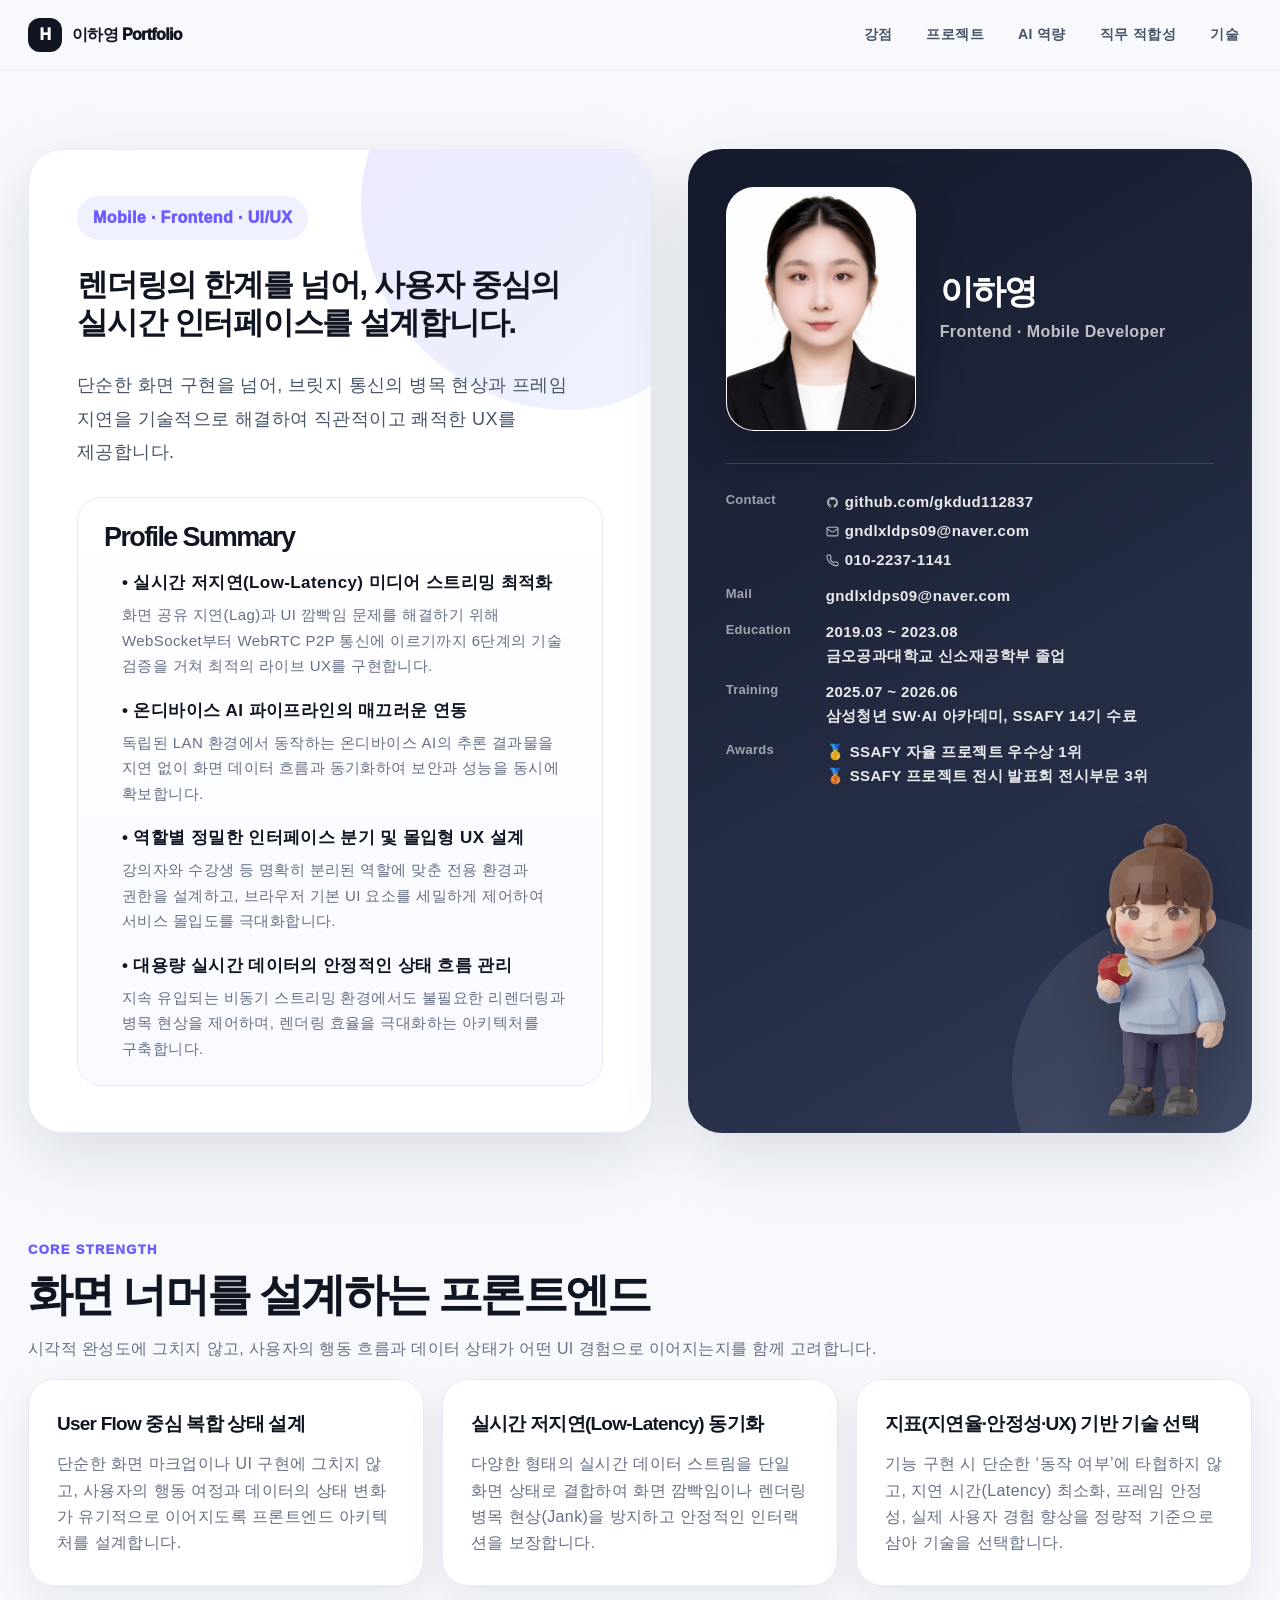
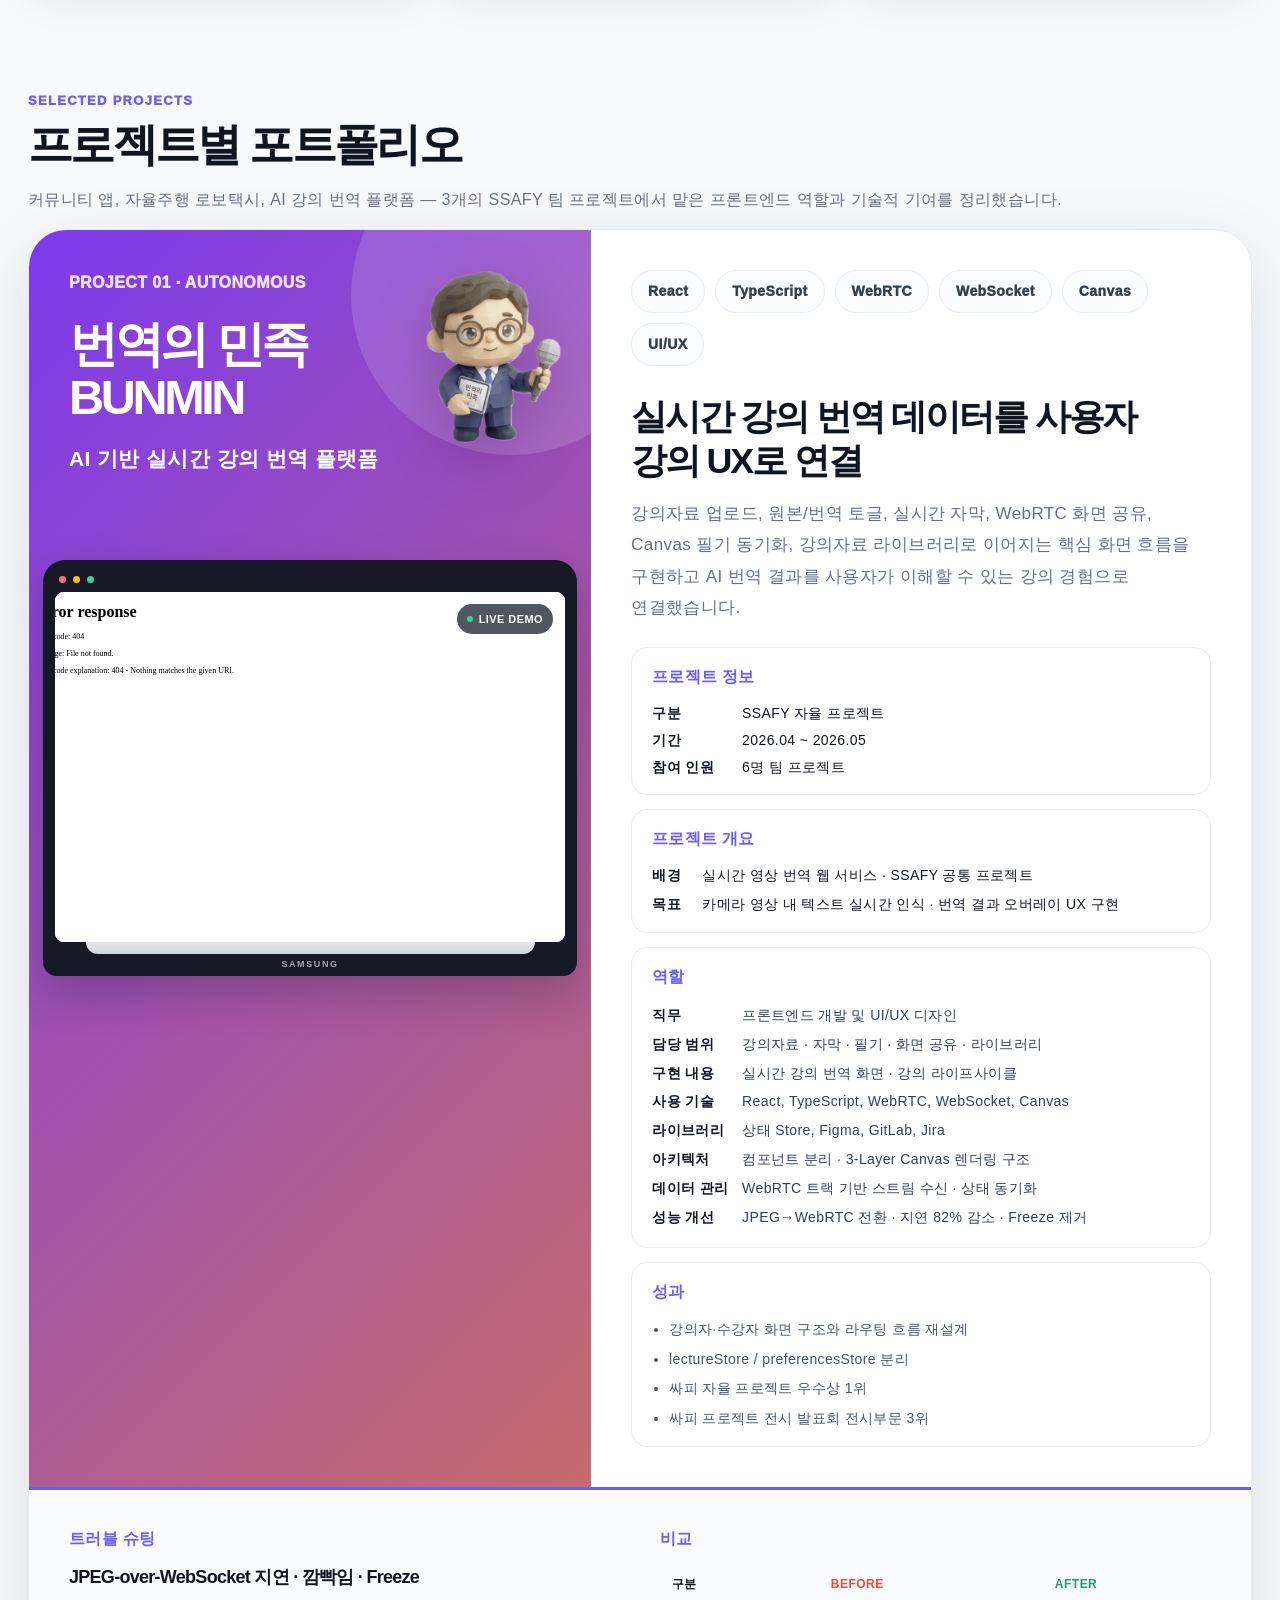
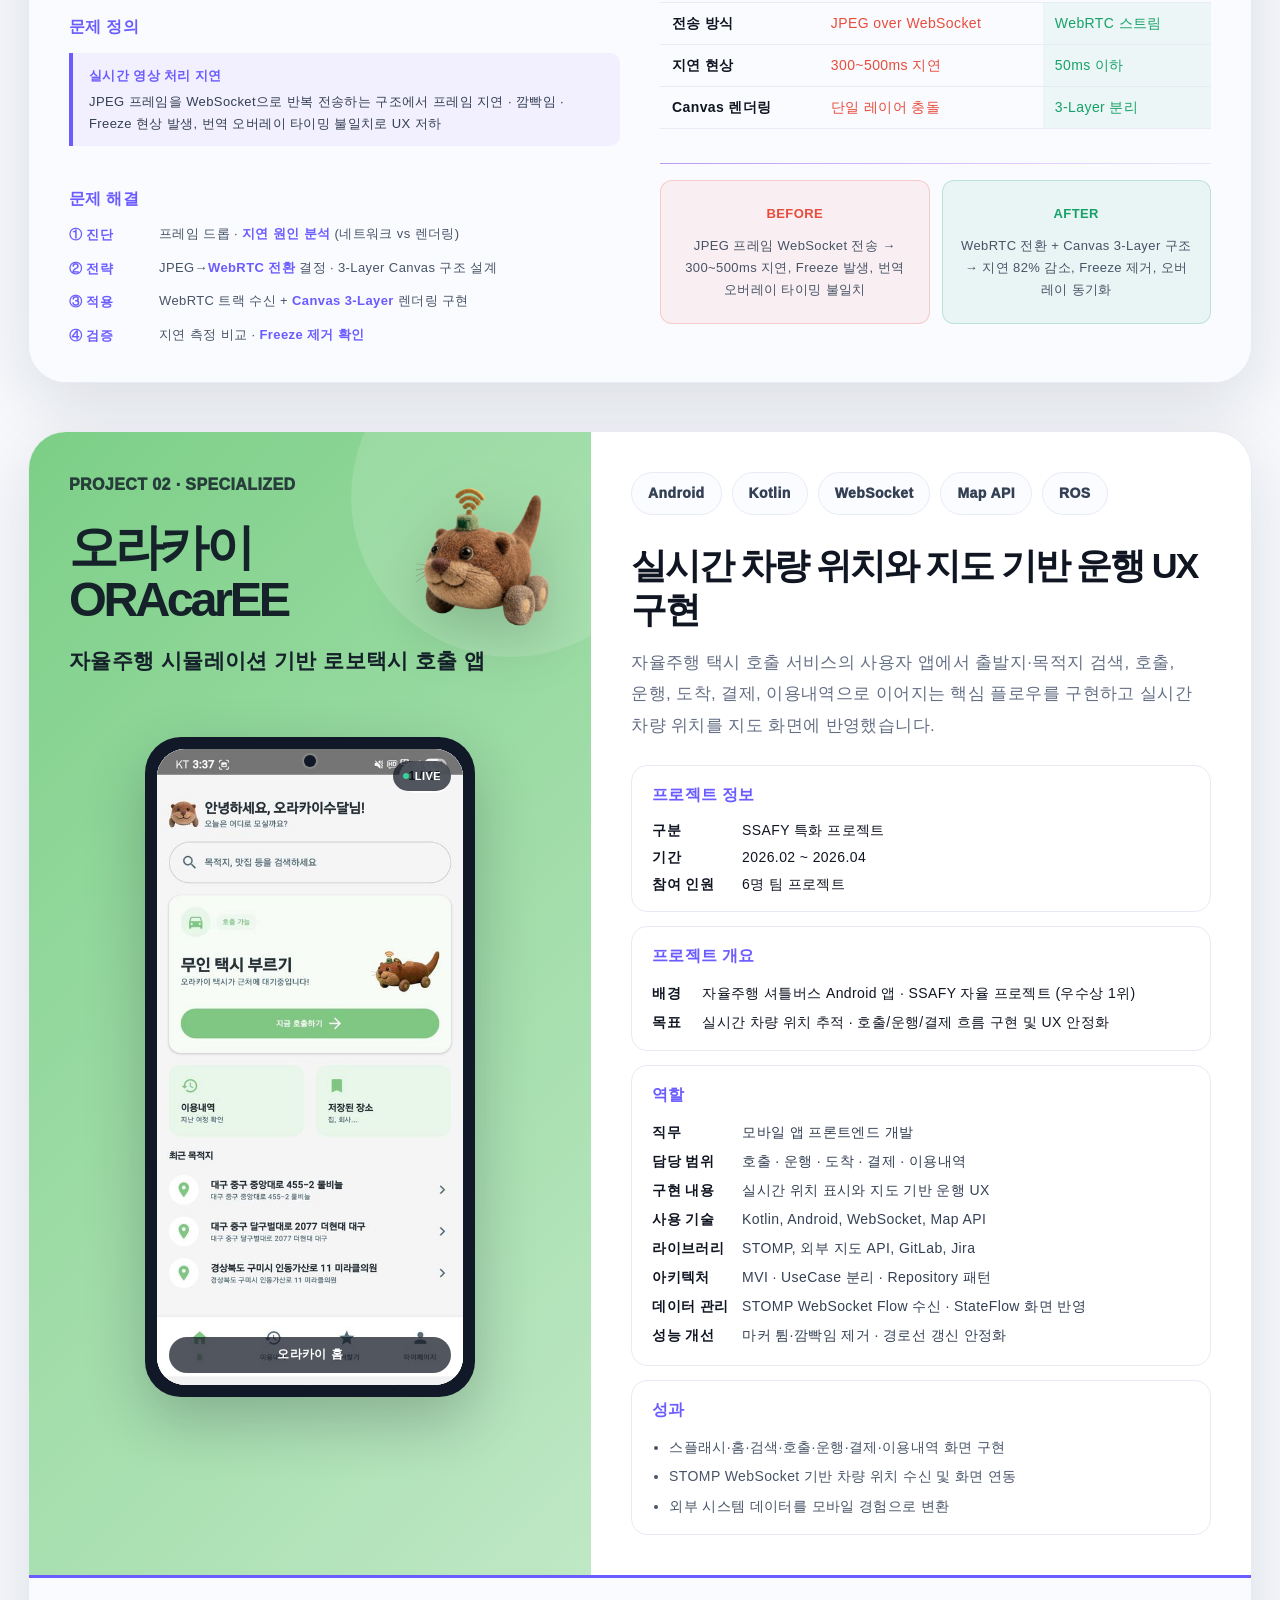
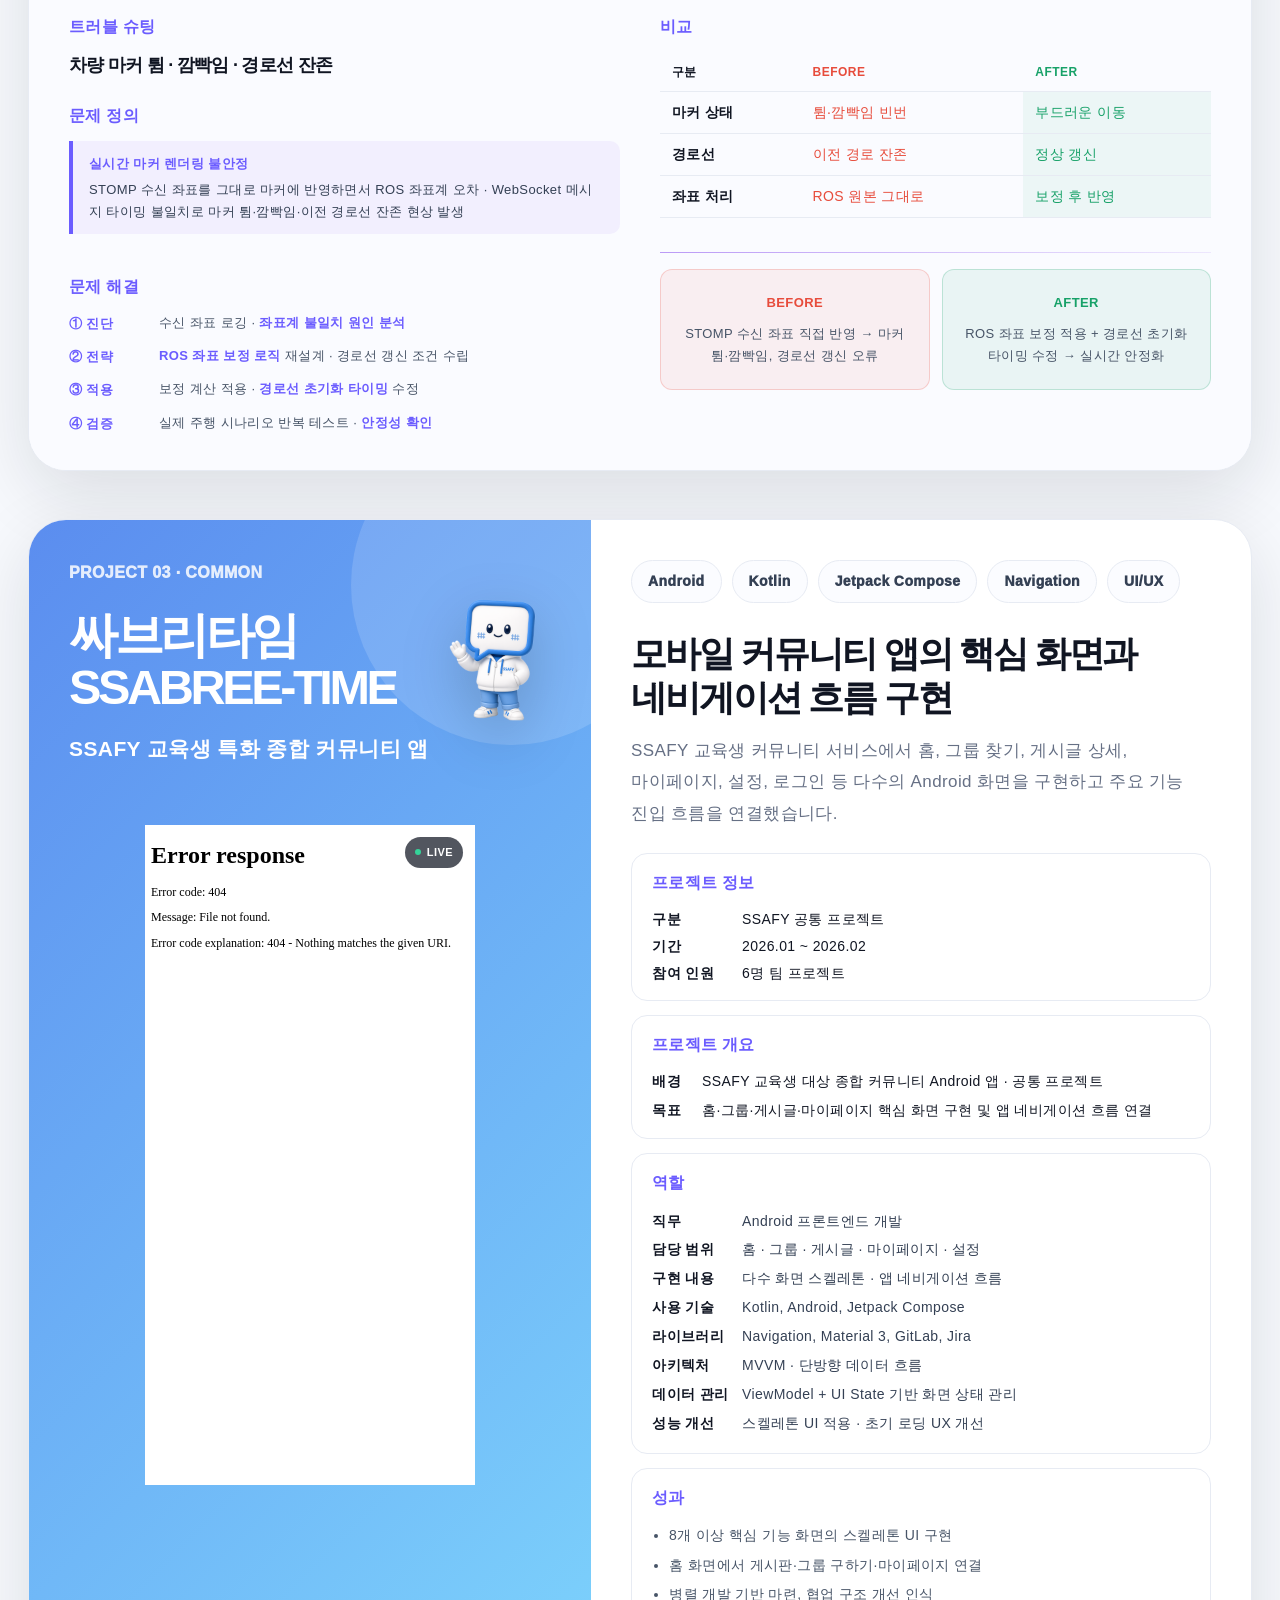
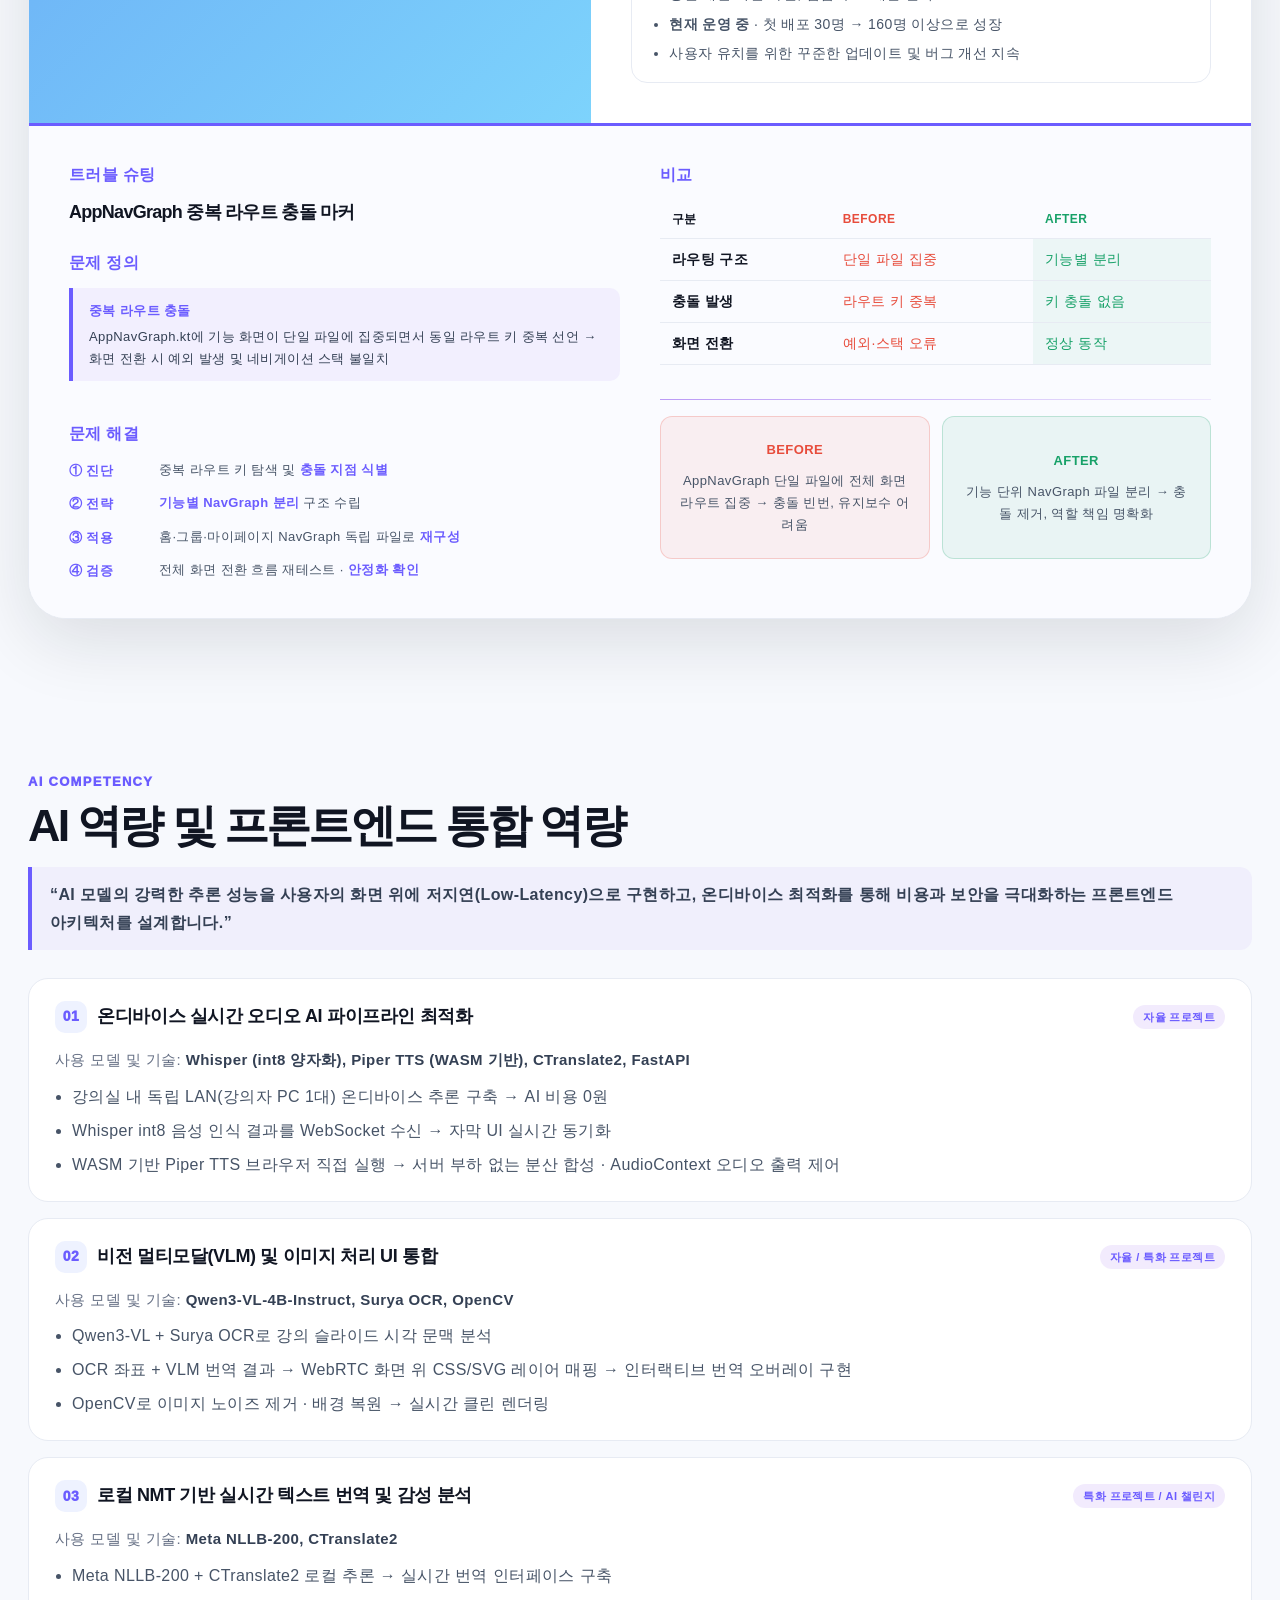
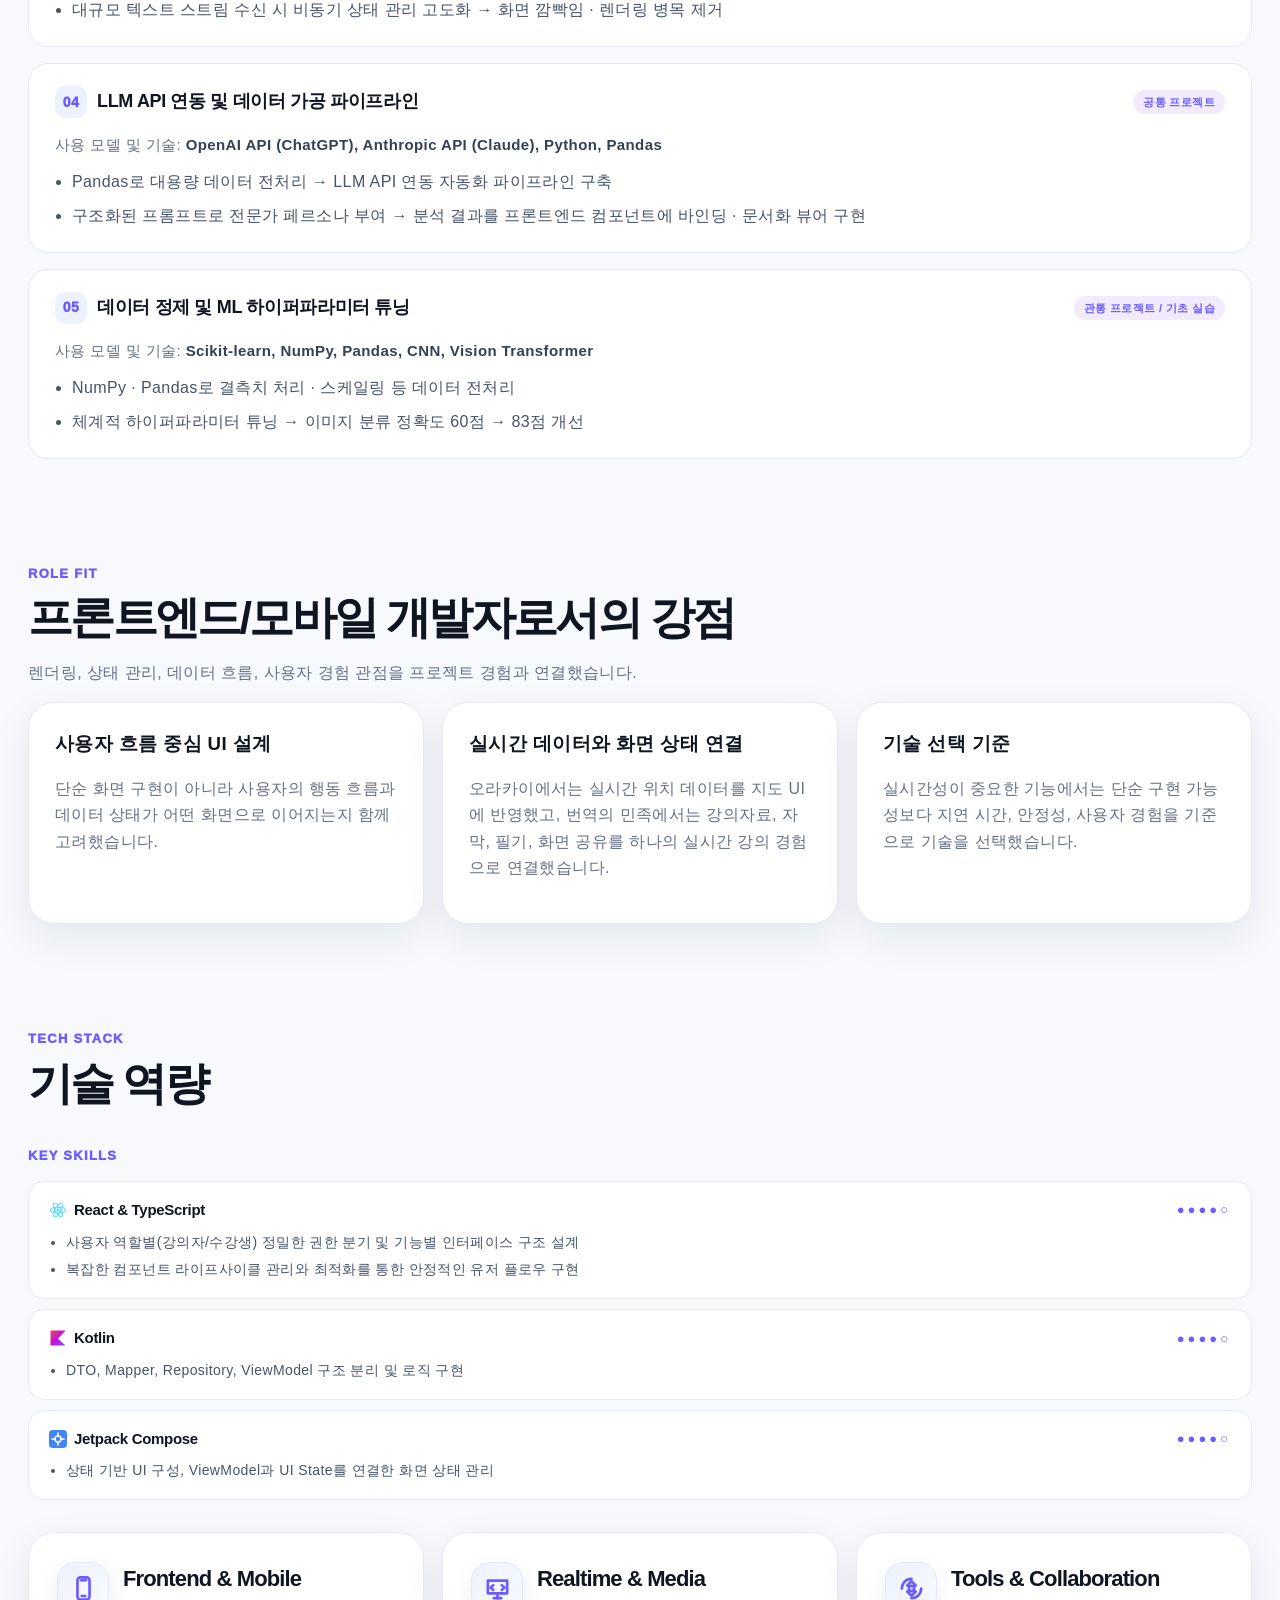
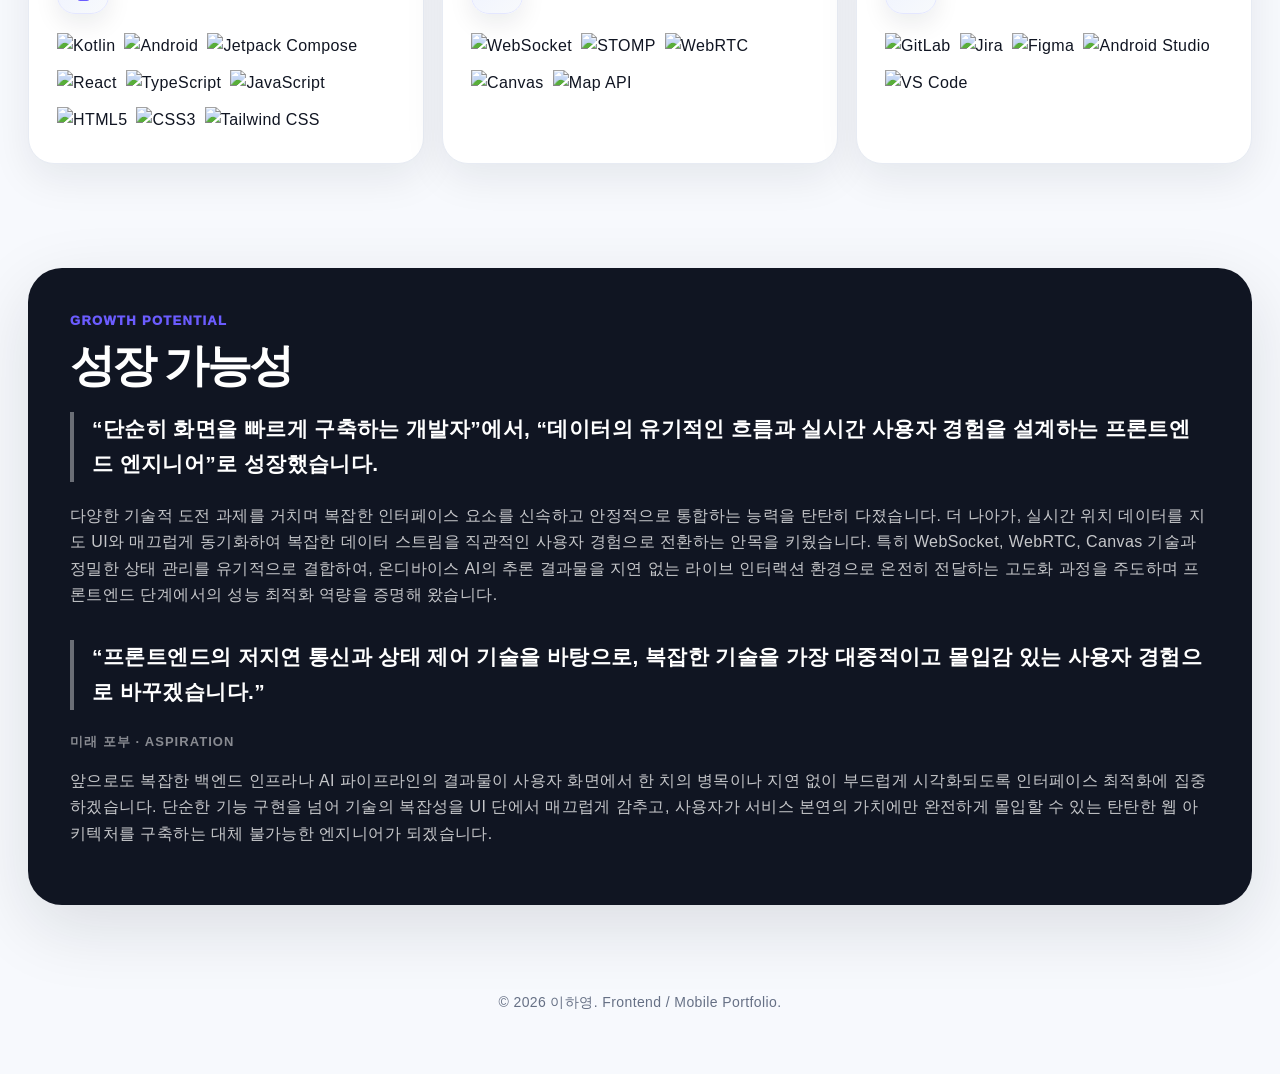
==== hy_gkdud.html @ 7b3e5ffa "Initial commit: portfolio site Co-Authored-By: Claude Sonnet 5 <noreply@anthropic.com>" ====
﻿<!DOCTYPE html>
<html lang="ko">
<head>
<meta charset="UTF-8" />
<meta name="viewport" content="width=device-width, initial-scale=1.0" />
<title>이하영 | Frontend / Mobile Portfolio</title>
<style>
:root {
  --ink:#101522; --muted:#667085; --line:#e7ebf3; --violet:#6b5cff;
  --shadow:0 22px 70px rgba(16,21,34,.12); --soft-shadow:0 14px 40px rgba(16,21,34,.08);
  --max:1320px;
}
* { box-sizing:border-box; }
html { scroll-behavior:smooth; }
body {
  margin:0; font-family:Pretendard,-apple-system,BlinkMacSystemFont,"Segoe UI","Noto Sans KR",sans-serif;
  background:#f7f9fd; color:var(--ink); line-height:1.65; letter-spacing:0.025em;
}
a { color:inherit; text-decoration:none; }
.container { width:min(var(--max), calc(100% - 56px)); margin:0 auto; }
header {
  position:sticky; top:0; z-index:50; background:rgba(247,249,253,.8); backdrop-filter:blur(18px);
  border-bottom:1px solid rgba(231,235,243,.9);
}
.nav { height:70px; display:flex; align-items:center; justify-content:space-between; }
.brand { display:flex; gap:10px; align-items:center; font-weight:950; letter-spacing:-.04em; }
.brand-mark { width:34px; height:34px; border-radius:12px; background:#101522; color:white; display:grid; place-items:center; }
.nav-links { display:flex; gap:8px; }
.nav-links a { padding:9px 13px; border-radius:999px; font-size:14px; color:#475467; font-weight:800; }
.nav-links a:hover { background:#eef2ff; color:var(--violet); }

section { padding:52px 0; }
.hero { padding:78px 0 54px; }
.hero-grid { display:grid; grid-template-columns:1.25fr .75fr; gap:36px; align-items:stretch; }
.hero-card {
  border:1px solid var(--line); background:#fff; border-radius:34px; padding:58px 56px; min-height:500px;
  box-shadow:var(--shadow); position:relative; overflow:hidden;
}
.hero-card:after {
  content:""; position:absolute; right:-70px; top:-100px; width:360px; height:360px;
  border-radius:42% 0 42% 58%; background:linear-gradient(135deg,rgba(107,92,255,.14),rgba(91,141,239,.1));
}
.eyebrow { display:inline-flex; padding:9px 16px; border-radius:999px; color:var(--violet); background:#f0f1ff; font-weight:950; }
h1 { position:relative; z-index:1; margin:30px 0 0; font-size:clamp(34px,4.2vw,58px); line-height:1.14; letter-spacing:-.07em; word-break:keep-all; }
.hero-lead { position:relative; z-index:1; max-width:850px; margin:28px 0 0; color:#475467; font-size:18px; line-height:1.85; word-break:keep-all; }
.hero-actions { position:relative; z-index:1; display:flex; gap:12px; flex-wrap:wrap; margin-top:34px; }
.btn { display:inline-flex; align-items:center; justify-content:center; height:50px; padding:0 24px; border-radius:999px; font-weight:950; border:1px solid var(--line); background:#fff; }
.btn.primary { background:#101522; color:#fff; border-color:#101522; }

.profile {
  border-radius:34px; padding:38px 34px; color:#fff; min-height:500px;
  background:linear-gradient(150deg,#141a2b,#303956); box-shadow:var(--shadow); position:relative; overflow:hidden;
}
.profile h2 { margin:0; font-size:27px; letter-spacing:-.05em; }
.award-grid { display:grid; grid-template-columns:1fr 1fr; gap:14px; margin-top:30px; }
.award { min-height:112px; padding:18px; border-radius:20px; background:rgba(255,255,255,.08); border:1px solid rgba(255,255,255,.14); }
.award strong { display:block; font-size:18px; line-height:1.35; letter-spacing:-.04em; }
.award span { display:block; margin-top:9px; color:rgba(255,255,255,.68); font-size:13px; font-weight:800; }
.profile-desc { margin-top:26px; padding-top:22px; border-top:1px solid rgba(255,255,255,.14); color:rgba(255,255,255,.78); font-size:15px; word-break:keep-all; }
.contact,.education { display:grid; gap:8px; margin-top:22px; padding-top:18px; border-top:1px solid rgba(255,255,255,.14); }
.contact a,.contact span,.education span { color:rgba(255,255,255,.85); font-size:14px; font-weight:800; word-break:break-all; }
.education strong { color:#fff; font-size:14px; }

.kicker { color:var(--violet); font-size:13px; font-weight:950; letter-spacing:.1em; text-transform:uppercase; margin-bottom:8px; }
h2 { margin:0; font-size:clamp(30px,3.5vw,46px); line-height:1.15; letter-spacing:-.06em; }
.section-desc { max-width:760px; color:var(--muted); word-break:keep-all; }
.board { display:grid; grid-template-columns:repeat(3,1fr); gap:18px; }
.board-card { background:#fff; border:1px solid var(--line); border-radius:26px; padding:28px; box-shadow:var(--soft-shadow); }
.board-card h3 { margin:0 0 12px; font-size:19px; letter-spacing:-.04em; }
.board-card p { margin:0; color:var(--muted); }

.project { margin-bottom:48px; border-radius:38px; overflow:hidden; background:#fff; border:1px solid var(--line); box-shadow:var(--shadow); }
.project-hero { display:grid; grid-template-columns:.92fr 1.08fr; }
.project-cover { position:relative; padding:40px; color:#fff; min-height:820px; overflow:hidden; }
.project-cover:before { content:""; position:absolute; width:320px; height:320px; right:-80px; top:-95px; border-radius:999px; background:rgba(255,255,255,.14); }
.ssabree .project-cover { background:linear-gradient(135deg,#5b8def,#7dd3fc); }
.oracaree .project-cover { background:linear-gradient(135deg,#7ccf87,#bfe8c5); color:#15222a; }
.bunmin .project-cover { background:linear-gradient(135deg,#7c3aed,#c66b6b); }
.project-index { position:relative; z-index:1; font-weight:950; opacity:.84; margin-bottom:22px; }
.project-cover h3 { position:relative; z-index:1; margin:0; font-size:clamp(38px,3.8vw,58px); line-height:1.08; letter-spacing:-.07em; max-width:360px; }
.project-cover p { position:relative; z-index:1; margin:18px 0 0; font-size:21px; font-weight:850; max-width:420px; }

.cover-character {
  position:absolute; z-index:4; right:20px; top:26px; width:180px; height:210px;
  display:flex; align-items:flex-end; justify-content:center; pointer-events:none; background:transparent; border:0;
}
.ssabree .cover-character { right:18px; top:26px; width:150px; height:185px; }
.oracaree .cover-character { right:16px; top:34px; width:180px; height:170px; }
.bunmin .cover-character { right:18px; top:28px; width:160px; height:185px; }
.ssabree .cover-character img { max-height:172px; max-width:100%; object-fit:contain; filter:drop-shadow(0 18px 28px rgba(0,0,0,.18)); }
.oracaree .cover-character img { max-width:176px; max-height:158px; object-fit:contain; filter:drop-shadow(0 18px 28px rgba(0,0,0,.18)); }
.bunmin .cover-character img { max-height:172px; max-width:100%; object-fit:contain; filter:drop-shadow(0 18px 28px rgba(0,0,0,.18)); }

.phone-wrap { position:absolute; left:40px; bottom:42px; z-index:2; }
.ssabree .project-cover, .oracaree .project-cover { min-height:1040px; }
.ssabree .phone-wrap, .oracaree .phone-wrap { left:50%; transform:translateX(-50%); top:305px; bottom:auto; }
.phone-frame { width:330px; min-width:330px; height:660px; padding:12px; border-radius:36px; background:#111827; box-shadow:0 24px 60px rgba(16,21,34,.24); position:relative; overflow:hidden; }
.phone-notch { width:12px; height:12px; top:18px; left:50%; transform:translateX(-50%); border-radius:999px; background:#111827; box-shadow:0 0 0 2px rgba(255,255,255,.12); position:absolute; z-index:20; }
.phone-screen { width:306px; height:636px; border-radius:28px; overflow:hidden; background:#fff; position:relative; }

.laptop-wrap { position:absolute; left:40px; right:40px; bottom:60px; z-index:2; }
.bunmin .laptop-wrap { left:14px; right:14px; top:330px; bottom:auto; }
.laptop-frame { position:relative; background:#151925; border-radius:22px 22px 14px 14px; padding:12px 12px 22px; box-shadow:0 18px 44px rgba(16,21,34,.24); }
.laptop-frame::after {
  content:"SAMSUNG";
  position:absolute;
  left:50%;
  bottom:4px;
  transform:translateX(-50%);
  color:rgba(255,255,255,.62);
  font-size:9px;
  font-weight:800;
  letter-spacing:.18em;
}
.laptop-bar { height:14px; display:flex; gap:7px; align-items:center; padding-left:4px; margin-bottom:6px; }
.dot { width:7px; height:7px; border-radius:999px; background:#f87171; }
.dot:nth-child(2) { background:#fbbf24; } .dot:nth-child(3) { background:#34d399; }
.laptop-screen { height:350px; border-radius:9px; overflow:hidden; background:#fff; position:relative; }
.bunmin .laptop-screen { height:350px; }
.laptop-base { height:12px; max-width:88%; margin:0 auto; border-radius:0 0 18px 18px; background:linear-gradient(180deg,#e5e7eb,#cbd5e1); }

.carousel { width:100%; height:100%; overflow:hidden; position:relative; background:#fff; }
.track { display:flex; height:100%; transition:transform .42s cubic-bezier(.2,.8,.2,1); }
.slide { flex:0 0 100%; height:100%; margin:0; position:relative; overflow:hidden; background:#fff; display:grid; place-items:center; }
.slide img { width:100%; height:100%; object-fit:cover; object-position:top center; display:block;  }
.slide figcaption { position:absolute; left:12px; bottom:12px; right:12px; padding:8px 11px; border-radius:999px; background:rgba(16,21,34,.72); color:#fff; font-size:12px; font-weight:850; text-align:center; }
.carousel-nav { position:absolute; top:50%; transform:translateY(-50%); z-index:7; width:38px; height:38px; border-radius:999px; border:0; background:rgba(16,21,34,.58); color:#fff; font-size:22px; cursor:pointer; opacity:0; }
.carousel:hover .carousel-nav { opacity:1; }
.prev { left:12px; } .next { right:12px; }
.counter { position:absolute; top:12px; right:12px; z-index:9; padding:6px 10px; border-radius:999px; background:rgba(255,255,255,.86); font-size:12px; font-weight:900; color:#111; }

.demo-embed { width:100%; height:100%; position:relative; overflow:hidden; background:#fff; }
.demo-embed__scaler { position:absolute; top:0; left:0; transform-origin:top left; opacity:0; transition:opacity .5s ease; }
.demo-embed__scaler.is-ready { opacity:1; }
.demo-embed__scaler iframe { display:block; border:0; background:#fff; }
.demo-embed__shield { position:absolute; inset:0; z-index:5; }
.demo-embed__live { position:absolute; top:12px; right:12px; z-index:9; display:flex; align-items:center; gap:6px; padding:6px 10px; border-radius:999px; background:rgba(16,21,34,.72); color:#fff; font-size:11px; font-weight:900; letter-spacing:.04em; }
.demo-embed__live i { width:6px; height:6px; border-radius:999px; background:#34d399; box-shadow:0 0 0 0 rgba(52,211,153,.6); animation:demoLivePulse 1.6s ease-out infinite; }
@keyframes demoLivePulse { 0%{ box-shadow:0 0 0 0 rgba(52,211,153,.55); } 70%{ box-shadow:0 0 0 7px rgba(52,211,153,0); } 100%{ box-shadow:0 0 0 0 rgba(52,211,153,0); } }

.demo-embed--photo { background:#111827; }
.demo-embed--photo .carousel { width:100%; height:100%; pointer-events:none; }

/* 데모 자체가 실제 기기 베젤을 이미 그려서 보여주는 경우(싸브리타임) — 우리 쪽 phone-frame을 겹치지 않고
   데모 화면 그대로(베젤 포함)를 노출한다. "폰 안에 폰"이 되는 것을 방지 */
.phone-wrap--bare { width:330px; }
.demo-embed--bare { width:100%; aspect-ratio:440/880; background:transparent; }
.photo-boot { position:absolute; inset:0; z-index:8; background:#111827; display:flex; align-items:center; justify-content:center; transition:opacity .5s ease; }
.photo-boot.is-off { opacity:0; pointer-events:none; }
.photo-boot-mark { color:#fff; font-weight:900; font-size:15px; letter-spacing:.08em; }
.photo-boot-mark i { color:#7c3aed; font-style:normal; }

.project-info { padding:40px; }
.tags { display:flex; flex-wrap:wrap; gap:10px; }
.tag { padding:9px 16px; border:1px solid var(--line); border-radius:999px; font-size:14px; font-weight:950; background:#fbfcff; color:#344054; }
.project-info h3 { margin:30px 0 14px; font-size:clamp(28px,2.8vw,42px); line-height:1.22; letter-spacing:-.06em; word-break:keep-all; }
.project-info>p { color:var(--muted); font-size:17px; line-height:1.85; margin:0; word-break:keep-all; }

.two-cols { display:grid; grid-template-columns:1fr 1fr; gap:16px; margin-top:20px; }
.info-box { background:#fbfcff; border:1px solid var(--line); border-radius:22px; padding:22px; }
.info-box h4 { margin:0 0 10px; font-size:17px; letter-spacing:-.03em; }
.info-box ul { margin:0; padding-left:18px; color:#475467; font-size:14px; }
.info-box li+li { margin-top:7px; }

.role-fit { display:grid; grid-template-columns:repeat(2,1fr); gap:18px; }
.role-card { background:#fff; border:1px solid var(--line); border-radius:26px; padding:26px; box-shadow:var(--soft-shadow); }
.role-card h3 { margin:0 0 10px; }
.role-card p,.role-card li { color:var(--muted); }


.closing { padding:42px; border-radius:34px; background:#101522; color:#fff; box-shadow:var(--shadow); }
.closing p { color:rgba(255,255,255,.76); }
.quote { border-left:4px solid rgba(255,255,255,.38); padding-left:18px; font-size:21px; font-weight:900; color:#fff !important; }
footer { padding:34px 0 60px; text-align:center; color:var(--muted); font-size:14px; }

.lightbox { position:fixed; inset:0; z-index:1000; display:none; align-items:center; justify-content:center; padding:30px; background:rgba(9,12,20,.82); backdrop-filter:blur(8px); }
.lightbox.open { display:flex; }
.lightbox-inner { max-width:96vw; max-height:92vh; border-radius:24px; overflow:hidden; background:#fff; box-shadow:0 30px 90px rgba(0,0,0,.42); }
.lightbox-bar { display:flex; justify-content:space-between; align-items:center; gap:18px; padding:13px 16px; border-bottom:1px solid var(--line); font-weight:950; }
.lightbox-close { width:38px; height:38px; border-radius:999px; border:1px solid var(--line); background:#fff; cursor:pointer; font-size:22px; }
.lightbox img { display:block; max-width:96vw; max-height:calc(92vh - 64px); object-fit:contain; background:#f8fafc; }

@media (max-width:1080px) {
  .hero-grid,.project-hero { grid-template-columns:1fr; }
  .board,.spec-grid { grid-template-columns:repeat(2,1fr); }
}
@media (max-width:720px) {
  .container { width:min(100% - 28px, var(--max)); }
  .hero-card,.profile,.project-cover,.project-info,.closing { padding:26px; }
  h1 { font-size:clamp(31px,9vw,42px); }
  .award-grid,.board,.spec-grid,.two-cols,.role-fit { grid-template-columns:1fr; }
  .project-cover { min-height:980px; }
  .ssabree .project-cover, .oracaree .project-cover { min-height:1210px; }
  .cover-character {
    position:absolute; margin-top:0; display:flex; align-items:flex-end; justify-content:center;
    right:12px; top:16px; width:132px; height:156px;
  }
  .ssabree .cover-character { right:10px; top:16px; width:118px; height:146px; }
  .oracaree .cover-character { right:8px; top:20px; width:136px; height:126px; }
  .bunmin .cover-character { right:10px; top:16px; width:124px; height:150px; }
  .ssabree .cover-character img { max-height:138px; }
  .oracaree .cover-character img { max-width:132px; max-height:118px; }
  .bunmin .cover-character img { max-height:140px; }
  .phone-wrap { left:50%; transform:translateX(-50%); bottom:34px; }
  .ssabree .phone-wrap, .oracaree .phone-wrap { top:375px; bottom:auto; }
  .laptop-wrap { left:22px; right:22px; bottom:50px; }
  .bunmin .laptop-wrap { left:14px; right:14px; top:305px; bottom:auto; }
  .laptop-screen { height:230px; }
  .bunmin .laptop-screen { height:290px; }
  .nav-links { display:none; }
}

/* === Skill badge section update === */
.skill-card {
  position: relative;
  overflow: hidden;
}
.skill-card h3 {
  margin: 0 0 18px;
  font-size: 22px;
  letter-spacing: -.04em;
}
.skill-head {
  display: flex;
  align-items: center;
  gap: 14px;
  margin-bottom: 18px;
}
.skill-icon {
  width: 52px;
  height: 52px;
  border-radius: 18px;
  display: grid;
  place-items: center;
  background: linear-gradient(135deg, #eef2ff, #f8fafc);
  border: 1px solid #e4e7ff;
  box-shadow: 0 10px 24px rgba(16,21,34,.08);
  flex: 0 0 52px;
}
.skill-icon svg {
  width: 29px;
  height: 29px;
  stroke: #6b5cff;
  stroke-width: 2.2;
  fill: none;
  stroke-linecap: round;
  stroke-linejoin: round;
}
.badge-grid {
  display: flex;
  flex-wrap: wrap;
  gap: 9px;
  align-items: center;
}
.badge-grid img {
  height: 28px;
  display: block;
}


/* === Project spec readability update === */
.spec-grid {
  display: grid;
  grid-template-columns: 1fr;
  gap: 10px;
  margin-top: 28px;
  padding: 22px;
  border: 1px solid #e7ebf3;
  border-radius: 26px;
  background: linear-gradient(180deg, #ffffff, #f8faff);
  box-shadow: 0 14px 36px rgba(16,21,34,.06);
}

.spec {
  display: grid;
  grid-template-columns: 128px 1fr;
  align-items: start;
  gap: 18px;
  padding: 13px 0;
  border: 0;
  border-radius: 0;
  background: transparent;
}

.spec + .spec {
  border-top: 1px solid #edf1f7;
}

.spec b {
  display: inline-flex;
  align-items: center;
  gap: 8px;
  color: #6b5cff;
  font-size: 13px;
  font-weight: 950;
  line-height: 1.4;
  margin: 0;
  white-space: nowrap;
}

.spec b::before {
  content: "";
  width: 7px;
  height: 7px;
  border-radius: 999px;
  background: #6b5cff;
  box-shadow: 0 0 0 4px rgba(107,92,255,.12);
  flex: 0 0 7px;
}

.spec span {
  color: #1f2937;
  font-size: 15px;
  font-weight: 700;
  line-height: 1.65;
  word-break: keep-all;
}

.spec:nth-child(1),
.spec:nth-child(2),
.spec:nth-child(3) {
  padding: 14px 16px;
  border-radius: 18px;
  background: #f4f6ff;
  border-top: 0;
}

.spec:nth-child(1) + .spec,
.spec:nth-child(2) + .spec,
.spec:nth-child(3) + .spec {
  border-top: 0;
}

@media (min-width: 960px) {
  .spec-grid {
    grid-template-columns: repeat(3, 1fr);
    gap: 0 22px;
  }

  .spec {
    grid-template-columns: 1fr;
    gap: 8px;
    padding: 15px 0;
  }

  .spec:nth-child(1),
  .spec:nth-child(2),
  .spec:nth-child(3) {
    padding: 18px;
  }

  .spec:nth-child(n+4) {
    grid-column: span 1;
  }
}

@media (max-width: 720px) {
  .spec-grid {
    padding: 18px;
  }

  .spec {
    grid-template-columns: 92px 1fr;
    gap: 12px;
    padding: 12px 0;
  }

  .spec span {
    font-size: 14px;
  }
}


/* === Role fit layout after removing interview keyword card === */
@media (min-width: 960px) {
  .role-fit {
    grid-template-columns: repeat(3, 1fr);
  }
}


/* === Hero summary/profile redesign === */
.hero-grid {
  grid-template-columns: 1.05fr .95fr;
  gap: 36px;
  align-items: stretch;
}

.hero-card.summary-panel {
  padding: 46px 48px;
  min-height: 640px;
}

.summary-panel h1 {
  margin-top: 26px;
  font-size: clamp(22px, 2.4vw, 34px);
  line-height: 1.22;
  letter-spacing: -.04em;
}

.summary-panel .award-grid {
  grid-template-columns: repeat(2, minmax(0, 1fr));
  margin-top: 34px;
}

.summary-panel .award {
  min-height: 120px;
  padding: 20px;
  background: #f7f8ff;
  border: 1px solid #e5e8ff;
  color: #101522;
}

.summary-panel .award strong {
  color: #101522;
}

.summary-panel .award span {
  color: #667085;
}

.summary-text-block {
  margin-top: 28px;
  padding: 24px 26px;
  border-radius: 24px;
  background: linear-gradient(180deg, #ffffff, #f8faff);
  border: 1px solid #e7ebf3;
}

.summary-text-block h2 {
  font-size: 27px;
  margin: 0 0 16px;
}

.summary-text-block p {
  margin: 0;
  color: #475467;
  font-size: 16px;
  line-height: 1.85;
  word-break: keep-all;
}

.profile {
  padding: 0;
  min-height: 640px;
}

.profile-card {
  height: 100%;
  padding: 38px;
  position: relative;
  overflow: hidden;
}

.profile-card::after {
  content: "";
  position: absolute;
  right: -90px;
  bottom: -110px;
  width: 330px;
  height: 330px;
  border-radius: 999px;
  background: rgba(255,255,255,.08);
}

.profile-photo-wrap {
  position: relative;
  z-index: 2;
  display: grid;
  grid-template-columns: 190px 1fr;
  gap: 24px;
  align-items: center;
}

.profile-photo {
  width: 190px;
  height: 244px;
  border-radius: 28px;
  object-fit: cover;
  object-position: center top;
  background: #fff;
  border: 1px solid rgba(255,255,255,.18);
  box-shadow: 0 20px 46px rgba(0,0,0,.24);
}

.profile-name h2 {
  margin: 0;
  font-size: 34px;
  letter-spacing: -.05em;
}

.profile-name p {
  margin: 8px 0 0;
  color: rgba(255,255,255,.72);
  font-weight: 800;
}

.profile-info-list {
  position: relative;
  z-index: 2;
  display: grid;
  gap: 12px;
  margin-top: 32px;
  padding-top: 26px;
  border-top: 1px solid rgba(255,255,255,.14);
}

.profile-info-item {
  display: grid;
  grid-template-columns: 86px 1fr;
  gap: 14px;
  align-items: start;
  color: rgba(255,255,255,.88);
  font-size: 15px;
  line-height: 1.6;
}

.profile-info-item b {
  color: rgba(255,255,255,.58);
  font-size: 13px;
  letter-spacing: .02em;
}

.profile-info-item a,
.profile-info-item span {
  color: rgba(255,255,255,.9);
  font-weight: 850;
  word-break: break-word;
}

.profile-mini-character {
  position: absolute;
  right: 26px;
  bottom: 18px;
  z-index: 2;
  width: 130px;
  opacity: .94;
  filter: drop-shadow(0 18px 28px rgba(0,0,0,.24));
  transform: scaleX(-1);
}

@media (max-width:1080px) {
  .hero-grid {
    grid-template-columns: 1fr;
  }
}

@media (max-width:720px) {
  .hero-card.summary-panel,
  .profile-card {
    padding: 28px;
    min-height: auto;
  }

  .summary-panel .award-grid {
    grid-template-columns: 1fr;
  }

  .profile-photo-wrap {
    grid-template-columns: 1fr;
  }

  .profile-photo {
    width: 170px;
    height: 218px;
  }

  .profile-mini-character {
    width: 96px;
  }

  .profile-info-item {
    grid-template-columns: 74px 1fr;
  }
}

/* Project detail redesign */
.proj-detail { display:flex; flex-direction:column; gap:14px; margin-top:24px; }
.proj-section { border:1px solid var(--line); border-radius:16px; padding:16px 20px; background:#fff; }
.proj-label { font-size:16px; font-weight:900; letter-spacing:.02em; color:var(--violet); margin-bottom:12px; }
.proj-meta-list { display:flex; flex-direction:column; gap:6px; }
.proj-meta-item { display:flex; gap:10px; font-size:14px; line-height:1.5; }
.proj-meta-item .mk { color:#101522; min-width:80px; font-weight:800; flex-shrink:0; }
.proj-role-list { font-size:14px; line-height:1.85; display:flex; flex-direction:column; gap:3px; color:#344054; }
.proj-role-list > div { display:flex; gap:10px; align-items:baseline; }
.proj-role-list .rk { font-weight:800; color:#101522; min-width:80px; flex-shrink:0; }
.proj-section ul { margin:0; padding-left:17px; font-size:14px; line-height:1.75; color:#475467; }
.proj-section li+li { margin-top:5px; }
.proj-trouble { background:rgba(124,58,237,.06); border-color:rgba(124,58,237,.28); border-left:4px solid var(--violet); }
.proj-trouble .proj-label { color:var(--violet); }
.proj-trouble ul { color:#344054; }
.contact-list { display:flex; flex-direction:column; gap:5px; }
.contact-item { display:flex; align-items:center; gap:6px; }
.contact-item svg { flex-shrink:0; opacity:.75; }
.key-skills { display:flex; flex-direction:column; gap:10px; margin-bottom:32px; }
.key-skill-item { border:1px solid var(--line); border-radius:16px; padding:16px 20px; background:#fff; }
.key-skill-header { display:flex; justify-content:space-between; align-items:center; margin-bottom:8px; }
.key-skill-name { display:flex; align-items:center; gap:7px; font-weight:800; font-size:15px; letter-spacing:-.02em; color:#101522; }
.key-skill-dots { color:var(--violet); letter-spacing:3px; font-size:13px; }
.key-skill-item ul { margin:0; padding-left:17px; font-size:14px; line-height:1.7; color:#475467; }
.key-skill-item li+li { margin-top:4px; }
.ai-list { display:flex; flex-direction:column; gap:16px; margin-top:28px; }
.ai-item { border:1px solid var(--line); border-radius:20px; padding:22px 26px; background:#fff; }
.ai-item-top { display:flex; align-items:center; gap:10px; margin-bottom:10px; flex-wrap:wrap; }
.ai-num { width:32px; height:32px; border-radius:10px; background:#eef2ff; color:var(--violet); font-weight:950; font-size:14px; display:grid; place-items:center; flex-shrink:0; }
.ai-item h3 { margin:0; font-size:18px; letter-spacing:-.02em; flex:1; }
.ai-proj-tag { font-size:11px; font-weight:900; background:rgba(124,58,237,.1); color:var(--violet); border-radius:999px; padding:3px 10px; white-space:nowrap; }
.ai-tech { font-size:15px; color:var(--muted); margin-bottom:10px; }
.ai-tech strong { color:#344054; }
.ai-item ul { margin:0; padding-left:17px; font-size:16px; line-height:1.75; color:#475467; }
.ai-item li+li { margin-top:6px; }
.ai-intro-quote { border-left:4px solid var(--violet); padding:14px 18px; background:rgba(124,58,237,.05); border-radius:0 12px 12px 0; font-size:16px; font-weight:700; color:#344054; line-height:1.7; margin-bottom:0; word-break:keep-all; }
/* Trouble Card */
.trouble-card { border-top:3px solid var(--violet); padding:36px 40px; background:#fafbff; }
.trouble-card-inner { display:grid; grid-template-columns:1fr 1fr; gap:40px; }
.ts-left { display:flex; flex-direction:column; }
.ts-right { display:flex; flex-direction:column; }
.ts-badge { font-size:16px; font-weight:900; letter-spacing:.02em; color:var(--violet); margin-bottom:10px; }
.ts-title { font-size:18px; font-weight:900; letter-spacing:-.04em; margin:0 0 22px; color:#101522; }
.ts-section-label { font-size:16px; font-weight:900; letter-spacing:.02em; color:var(--violet); margin-bottom:12px; }
.ts-problem-box { border-left:4px solid var(--violet); background:rgba(124,58,237,.06); border-radius:0 10px 10px 0; padding:12px 16px; margin-bottom:20px; }
.ts-issue-tag { font-weight:800; font-size:13px; color:var(--violet); margin-bottom:5px; }
.ts-problem-desc { font-size:13px; color:#344054; line-height:1.65; margin:0; }
.ts-steps { display:flex; flex-direction:column; gap:12px; }
.ts-step { display:grid; grid-template-columns:82px 1fr; gap:8px; font-size:13px; }
.ts-step-label { font-weight:800; color:var(--violet); }
.ts-step-desc { color:#475467; line-height:1.6; }
.ts-step-desc .hi { color:var(--violet); font-weight:700; }
.ts-compare-label { font-size:16px; font-weight:900; letter-spacing:.02em; color:var(--violet); margin-bottom:14px; }
.ts-table { width:100%; border-collapse:collapse; font-size:14px; margin-bottom:20px; }
.ts-table th { text-align:left; padding:8px 12px; border-bottom:1px solid var(--line); font-weight:800; font-size:12px; letter-spacing:.04em; text-transform:uppercase; }
.ts-table th:nth-child(2) { color:#E74C3C; }
.ts-table th:nth-child(3) { color:#17A168; }
.ts-table td { padding:10px 12px; border-bottom:1px solid var(--line); line-height:1.5; }
.ts-table td:first-child { font-weight:800; font-size:14px; }
.ts-table td:nth-child(2) { color:#E74C3C; }
.ts-table td:nth-child(3) { color:#17A168; background:rgba(23,161,104,.06); }
.ts-divider { height:1px; background:linear-gradient(to right,rgba(124,58,237,.5),rgba(124,58,237,.1)); border:none; margin:14px 0 16px; }
.ts-ba { display:grid; grid-template-columns:1fr 1fr; gap:12px; }
.ts-ba-box { border-radius:12px; padding:22px 18px; text-align:center; min-height:110px; display:flex; flex-direction:column; justify-content:center; }
.ts-ba-box.before { background:rgba(231,76,60,.07); border:1px solid rgba(231,76,60,.22); }
.ts-ba-box.after { background:rgba(23,161,104,.07); border:1px solid rgba(23,161,104,.22); }
.ts-ba-title { font-size:13px; font-weight:900; margin-bottom:10px; }
.ts-ba-box.before .ts-ba-title { color:#E74C3C; }
.ts-ba-box.after .ts-ba-title { color:#17A168; }
.ts-ba-content { font-size:13px; line-height:1.7; color:#475467; }
/* Overview section */
.proj-overview-list { display:flex; flex-direction:column; gap:6px; font-size:14px; }
.proj-overview-item { display:flex; gap:10px; }
.proj-overview-item .ok { font-weight:800; color:#101522; min-width:40px; flex-shrink:0; }
@media (max-width:720px) { .trouble-card-inner { grid-template-columns:1fr; } .trouble-card { padding:22px; } }
.awards-list {
  display: flex;
  flex-direction: column;
  gap: 6px;
}
.award-badge {
  display: inline-block;
  background: rgba(255,215,0,.10);
  border: 1px solid rgba(255,215,0,.28);
  border-radius: 6px;
  padding: 4px 10px;
  font-size: 13px;
  color: rgba(255,255,255,.95);
  line-height: 1.5;
  letter-spacing: .01em;
}
</style>
</head>
<body>
<header>
  <div class="container nav">
    <a class="brand" href="#top"><span class="brand-mark">H</span><span>이하영 Portfolio</span></a>
    <nav class="nav-links">
      <a href="#strength">강점</a><a href="#projects">프로젝트</a><a href="#ai">AI 역량</a><a href="#role-fit">직무 적합성</a><a href="#skills">기술</a>
    </nav>
  </div>
</header>
<main id="top">
<section class="hero">
  <div class="container hero-grid">
    <div class="hero-card summary-panel">
      <div class="eyebrow">Mobile · Frontend · UI/UX</div>
      <h1>렌더링의 한계를 넘어, 사용자 중심의 실시간 인터페이스를 설계합니다.</h1>
      <p class="hero-lead">단순한 화면 구현을 넘어, 브릿지 통신의 병목 현상과 프레임 지연을 기술적으로 해결하여 직관적이고 쾌적한 UX를 제공합니다.</p>

      <div class="summary-text-block">
        <h2>Profile Summary</h2>
        <ul style="list-style: none; padding: 0; margin: 0; display: grid; gap: 18px;">
          <li style="position: relative; padding-left: 18px;">
            <strong style="display: block; color: var(--ink); font-size: 17px; margin-bottom: 5px;">• 실시간 저지연(Low-Latency) 미디어 스트리밍 최적화</strong>
            <span style="display: block; color: var(--muted); font-size: 15px; line-height: 1.7; word-break: keep-all;">화면 공유 지연(Lag)과 UI 깜빡임 문제를 해결하기 위해 WebSocket부터 WebRTC P2P 통신에 이르기까지 6단계의 기술 검증을 거쳐 최적의 라이브 UX를 구현합니다.</span>
          </li>
          <li style="position: relative; padding-left: 18px;">
            <strong style="display: block; color: var(--ink); font-size: 17px; margin-bottom: 5px;">• 온디바이스 AI 파이프라인의 매끄러운 연동</strong>
            <span style="display: block; color: var(--muted); font-size: 15px; line-height: 1.7; word-break: keep-all;">독립된 LAN 환경에서 동작하는 온디바이스 AI의 추론 결과물을 지연 없이 화면 데이터 흐름과 동기화하여 보안과 성능을 동시에 확보합니다.</span>
          </li>
          <li style="position: relative; padding-left: 18px;">
            <strong style="display: block; color: var(--ink); font-size: 17px; margin-bottom: 5px;">• 역할별 정밀한 인터페이스 분기 및 몰입형 UX 설계</strong>
            <span style="display: block; color: var(--muted); font-size: 15px; line-height: 1.7; word-break: keep-all;">강의자와 수강생 등 명확히 분리된 역할에 맞춘 전용 환경과 권한을 설계하고, 브라우저 기본 UI 요소를 세밀하게 제어하여 서비스 몰입도를 극대화합니다.</span>
          </li>
          <li style="position: relative; padding-left: 18px;">
            <strong style="display: block; color: var(--ink); font-size: 17px; margin-bottom: 5px;">• 대용량 실시간 데이터의 안정적인 상태 흐름 관리</strong>
            <span style="display: block; color: var(--muted); font-size: 15px; line-height: 1.7; word-break: keep-all;">지속 유입되는 비동기 스트리밍 환경에서도 불필요한 리렌더링과 병목 현상을 제어하며, 렌더링 효율을 극대화하는 아키텍처를 구축합니다.</span>
          </li>
        </ul>
      </div>

    </div>

    <aside class="profile">
      <div class="profile-card">
        <div class="profile-photo-wrap">
          <img class="profile-photo" src="[data-uri]" alt="프로필 사진">
          <div class="profile-name">
            <h2>이하영</h2>
            <p>Frontend · Mobile Developer</p>
          </div>
        </div>

        <div class="profile-info-list">
          <div class="profile-info-item"><b>Contact</b><span class="contact-list"><span class="contact-item"><svg width="13" height="13" viewBox="0 0 24 24" fill="currentColor"><path d="M12 2C6.477 2 2 6.484 2 12.017c0 4.425 2.865 8.18 6.839 9.504.5.092.682-.217.682-.483 0-.237-.008-.868-.013-1.703-2.782.605-3.369-1.343-3.369-1.343-.454-1.158-1.11-1.466-1.11-1.466-.908-.62.069-.608.069-.608 1.003.07 1.531 1.032 1.531 1.032.892 1.53 2.341 1.088 2.91.832.092-.647.35-1.088.636-1.338-2.22-.253-4.555-1.113-4.555-4.951 0-1.093.39-1.988 1.029-2.688-.103-.253-.446-1.272.098-2.65 0 0 .84-.27 2.75 1.026A9.564 9.564 0 0 1 12 6.844a9.59 9.59 0 0 1 2.504.337c1.909-1.296 2.747-1.027 2.747-1.027.546 1.379.202 2.398.1 2.651.64.7 1.028 1.595 1.028 2.688 0 3.848-2.339 4.695-4.566 4.943.359.309.678.92.678 1.855 0 1.338-.012 2.419-.012 2.747 0 .268.18.58.688.482A10.02 10.02 0 0 0 22 12.017C22 6.484 17.522 2 12 2z"/></svg><a href="https://github.com/gkdud112837" target="_blank" rel="noreferrer">github.com/gkdud112837</a></span><span class="contact-item"><svg width="13" height="13" viewBox="0 0 24 24" fill="none" stroke="currentColor" stroke-width="2" stroke-linecap="round" stroke-linejoin="round"><rect x="2" y="4" width="20" height="16" rx="2"/><path d="m22 7-8.97 5.7a1.94 1.94 0 0 1-2.06 0L2 7"/></svg><a href="mailto:gndlxldps09@naver.com">gndlxldps09@naver.com</a></span><span class="contact-item"><svg width="13" height="13" viewBox="0 0 24 24" fill="none" stroke="currentColor" stroke-width="2" stroke-linecap="round" stroke-linejoin="round"><path d="M22 16.92v3a2 2 0 0 1-2.18 2 19.79 19.79 0 0 1-8.63-3.07A19.5 19.5 0 0 1 4.69 13.1 19.79 19.79 0 0 1 1.59 4.5 2 2 0 0 1 3.56 2h3a2 2 0 0 1 2 1.72c.127.96.361 1.903.7 2.81a2 2 0 0 1-.45 2.11L7.91 9.91a16 16 0 0 0 6.06 6.06l.91-.91a2 2 0 0 1 2.11-.45c.907.339 1.85.573 2.81.7A2 2 0 0 1 22 17z"/></svg><span>010-2237-1141</span></span></span></div>
          <div class="profile-info-item"><b>Mail</b><a href="mailto:gndlxldps09@naver.com">gndlxldps09@naver.com</a></div>
          
          <div class="profile-info-item"><b>Education</b><span>2019.03 ~ 2023.08<br>금오공과대학교 신소재공학부 졸업</span></div>
          <div class="profile-info-item"><b>Training</b><span>2025.07 ~ 2026.06<br>삼성청년 SW·AI 아카데미, SSAFY 14기 수료</span></div>
          <div class="profile-info-item"><b>Awards</b><span>&#x1F947; SSAFY 자율 프로젝트 우수상 1위<br>&#x1F949; SSAFY 프로젝트 전시 발표회 전시부문 3위</span></div>
        </div>

        <img class="profile-mini-character" src="[data-uri]" alt="프로필 캐릭터">
      </div>
    </aside>
  </div>
</section>

<section id="strength">
  <div class="container">
    <div class="kicker">Core Strength</div><h2>화면 너머를 설계하는 프론트엔드</h2>
    <p class="section-desc" style="white-space:nowrap;">시각적 완성도에 그치지 않고, 사용자의 행동 흐름과 데이터 상태가 어떤 UI 경험으로 이어지는지를 함께 고려합니다.</p>
    <div class="board">
      <article class="board-card"><h3>User Flow 중심 복합 상태 설계</h3><p>단순한 화면 마크업이나 UI 구현에 그치지 않고, 사용자의 행동 여정과 데이터의 상태 변화가 유기적으로 이어지도록 프론트엔드 아키텍처를 설계합니다.</p></article>
      <article class="board-card"><h3>실시간 저지연(Low-Latency) 동기화</h3><p>다양한 형태의 실시간 데이터 스트림을 단일 화면 상태로 결합하여 화면 깜빡임이나 렌더링 병목 현상(Jank)을 방지하고 안정적인 인터랙션을 보장합니다.</p></article>
      <article class="board-card"><h3>지표(지연율·안정성·UX) 기반 기술 선택</h3><p>기능 구현 시 단순한 &lsquo;동작 여부&rsquo;에 타협하지 않고, 지연 시간(Latency) 최소화, 프레임 안정성, 실제 사용자 경험 향상을 정량적 기준으로 삼아 기술을 선택합니다.</p></article>
    </div>
  </div>
</section>

<section id="projects">
  <div class="container">
    <div class="kicker">Selected Projects</div><h2>프로젝트별 포트폴리오</h2>
    <p class="section-desc" style="white-space:nowrap;">커뮤니티 앱, 자율주행 로보택시, AI 강의 번역 플랫폼 — 3개의 SSAFY 팀 프로젝트에서 맡은 프론트엔드 역할과 기술적 기여를 정리했습니다.</p>

    <article class="project bunmin">
      <div class="project-hero">
        <div class="project-cover">
          <div class="project-index">PROJECT 01 · AUTONOMOUS</div>
          <div><h3>번역의 민족<br>BUNMIN</h3><p>AI 기반 실시간 강의 번역 플랫폼</p></div>
          <div class="cover-character"><img src="[data-uri]" alt="번역의 민족 대표 캐릭터"></div>
          <div class="laptop-wrap">
            <div class="laptop-frame">
              <div class="laptop-bar"><span class="dot"></span><span class="dot"></span><span class="dot"></span></div>
              <div class="laptop-screen">
            <div class="demo-embed" data-demo data-src="public/demo/bunmin/index.html#autoplay+kiosk" data-w="1120" data-h="700">
              <div class="demo-embed__scaler"></div>
              <div class="demo-embed__shield" aria-hidden="true"></div>
              <div class="demo-embed__live"><i></i>LIVE DEMO</div>
            </div>
            </div>
            <div class="laptop-base"></div>
          </div>
        </div>
        </div>
        <div class="project-info">
          <div class="tags"><span class="tag">React</span><span class="tag">TypeScript</span><span class="tag">WebRTC</span><span class="tag">WebSocket</span><span class="tag">Canvas</span><span class="tag">UI/UX</span></div>
          <h3>실시간 강의 번역 데이터를 사용자 강의 UX로 연결</h3>
          <p>강의자료 업로드, 원본/번역 토글, 실시간 자막, WebRTC 화면 공유, Canvas 필기 동기화, 강의자료 라이브러리로 이어지는 핵심 화면 흐름을 구현하고 AI 번역 결과를 사용자가 이해할 수 있는 강의 경험으로 연결했습니다.</p>
          <div class="proj-detail">
            <div class="proj-section proj-meta">
              <div class="proj-label">프로젝트 정보</div>
              <div class="proj-meta-list">
                <div class="proj-meta-item"><span class="mk">구분</span><span>SSAFY 자율 프로젝트</span></div>
                <div class="proj-meta-item"><span class="mk">기간</span><span>2026.04 ~ 2026.05</span></div>
                <div class="proj-meta-item"><span class="mk">참여 인원</span><span>6명 팀 프로젝트</span></div>
              </div>
            </div>
            <div class="proj-section">
              <div class="proj-label">프로젝트 개요</div>
              <div class="proj-overview-list">
                <div class="proj-overview-item"><span class="ok">배경</span><span>실시간 영상 번역 웹 서비스 · SSAFY 공통 프로젝트</span></div>
                <div class="proj-overview-item"><span class="ok">목표</span><span>카메라 영상 내 텍스트 실시간 인식 · 번역 결과 오버레이 UX 구현</span></div>
              </div>
            </div>
            <div class="proj-section">
              <div class="proj-label">역할</div>
              <div class="proj-role-list">
                <div><span class="rk">직무</span>프론트엔드 개발 및 UI/UX 디자인</div>
                <div><span class="rk">담당 범위</span>강의자료 · 자막 · 필기 · 화면 공유 · 라이브러리</div>
                <div><span class="rk">구현 내용</span>실시간 강의 번역 화면 · 강의 라이프사이클</div>
                <div><span class="rk">사용 기술</span>React, TypeScript, WebRTC, WebSocket, Canvas</div>
                <div><span class="rk">라이브러리</span>상태 Store, Figma, GitLab, Jira</div>
                <div><span class="rk">아키텍처</span>컴포넌트 분리 · 3-Layer Canvas 렌더링 구조</div>
                <div><span class="rk">데이터 관리</span>WebRTC 트랙 기반 스트림 수신 · 상태 동기화</div>
                <div><span class="rk">성능 개선</span>JPEG→WebRTC 전환 · 지연 82% 감소 · Freeze 제거</div>
              </div>
            </div>
            <div class="proj-section">
              <div class="proj-label">성과</div>
              <ul><li>강의자·수강자 화면 구조와 라우팅 흐름 재설계</li><li>lectureStore / preferencesStore 분리</li><li>싸피 자율 프로젝트 우수상 1위</li><li>싸피 프로젝트 전시 발표회 전시부문 3위</li></ul>
            </div>
            
          </div>
        </div>
      </div>

    <div class="trouble-card">
      <div class="trouble-card-inner">
        <div class="ts-left">
          <div class="ts-badge">트러블 슈팅</div>
          <h4 class="ts-title">JPEG-over-WebSocket 지연 · 깜빡임 · Freeze</h4>
          <div class="ts-section-label">문제 정의</div>
          <div class="ts-problem-box">
            <div class="ts-issue-tag">실시간 영상 처리 지연</div>
            <p class="ts-problem-desc">JPEG 프레임을 WebSocket으로 반복 전송하는 구조에서 프레임 지연 · 깜빡임 · Freeze 현상 발생, 번역 오버레이 타이밍 불일치로 UX 저하</p>
          </div>
          <div class="ts-section-label" style="margin-top:20px">문제 해결</div>
          <div class="ts-steps">
            <div class="ts-step">
              <span class="ts-step-label">① 진단</span>
              <span class="ts-step-desc">프레임 드롭 · <span class="hi">지연 원인 분석</span> (네트워크 vs 렌더링)</span>
            </div>
            <div class="ts-step">
              <span class="ts-step-label">② 전략</span>
              <span class="ts-step-desc">JPEG→<span class="hi">WebRTC 전환</span> 결정 · 3-Layer Canvas 구조 설계</span>
            </div>
            <div class="ts-step">
              <span class="ts-step-label">③ 적용</span>
              <span class="ts-step-desc">WebRTC 트랙 수신 + <span class="hi">Canvas 3-Layer</span> 렌더링 구현</span>
            </div>
            <div class="ts-step">
              <span class="ts-step-label">④ 검증</span>
              <span class="ts-step-desc">지연 측정 비교 · <span class="hi">Freeze 제거 확인</span></span>
            </div>
          </div>
        </div>
        <div class="ts-right">
          <div class="ts-compare-label">비교</div>
          <table class="ts-table">
            <thead><tr><th>구분</th><th>BEFORE</th><th>AFTER</th></tr></thead>
            <tbody>
              <tr><td>전송 방식</td><td>JPEG over WebSocket</td><td>WebRTC 스트림</td></tr>
              <tr><td>지연 현상</td><td>300~500ms 지연</td><td>50ms 이하</td></tr>
              <tr><td>Canvas 렌더링</td><td>단일 레이어 충돌</td><td>3-Layer 분리</td></tr>
            </tbody>
          </table>
          <div class="ts-divider"></div>
          <div class="ts-ba">
            <div class="ts-ba-box before">
              <div class="ts-ba-title">BEFORE</div>
              <div class="ts-ba-content">JPEG 프레임 WebSocket 전송 → 300~500ms 지연, Freeze 발생, 번역 오버레이 타이밍 불일치</div>
            </div>
            <div class="ts-ba-box after">
              <div class="ts-ba-title">AFTER</div>
              <div class="ts-ba-content">WebRTC 전환 + Canvas 3-Layer 구조 → 지연 82% 감소, Freeze 제거, 오버레이 동기화</div>
            </div>
          </div>
        </div>
      </div>
    </div>    </article>

    <article class="project oracaree">
      <div class="project-hero">
        <div class="project-cover">
          <div class="project-index">PROJECT 02 · SPECIALIZED</div>
          <div><h3>오라카이<br>ORAcarEE</h3><p>자율주행 시뮬레이션 기반 로보택시 호출 앱</p></div>
          <div class="cover-character"><img src="[data-uri]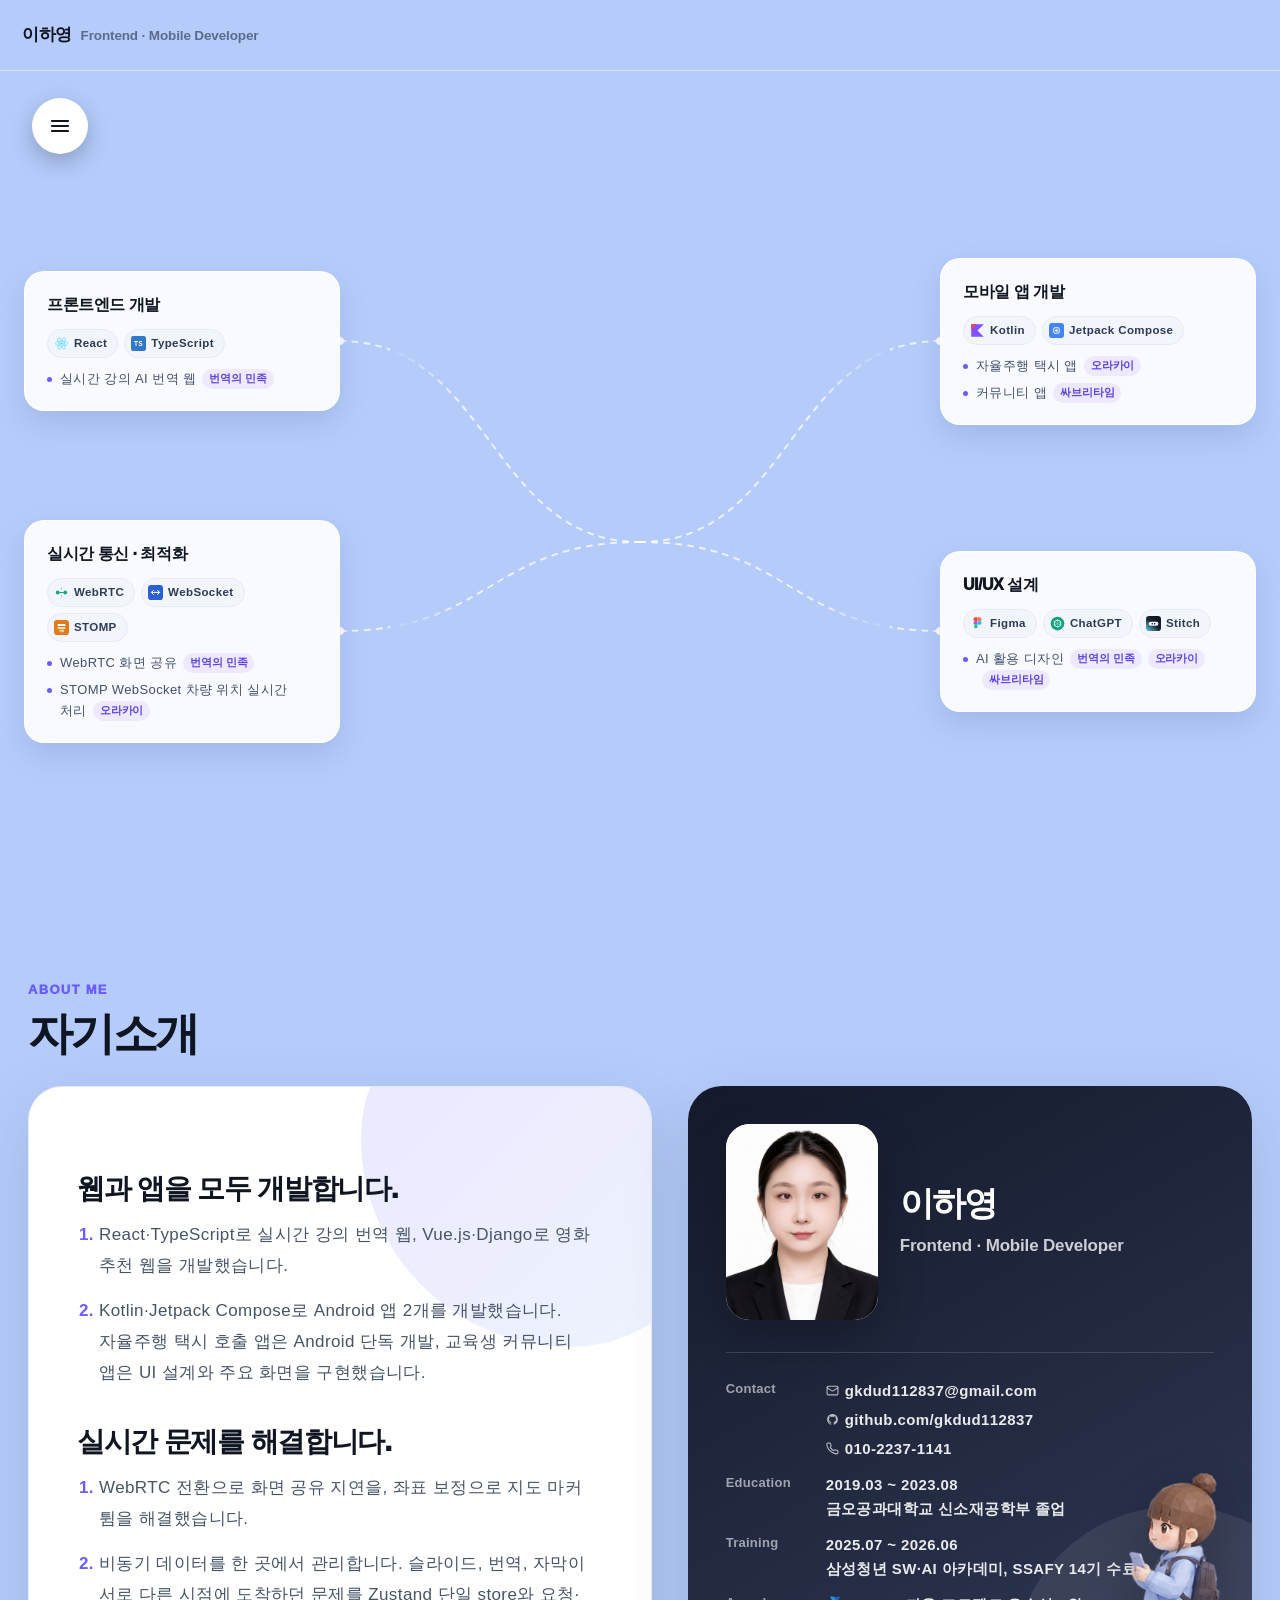
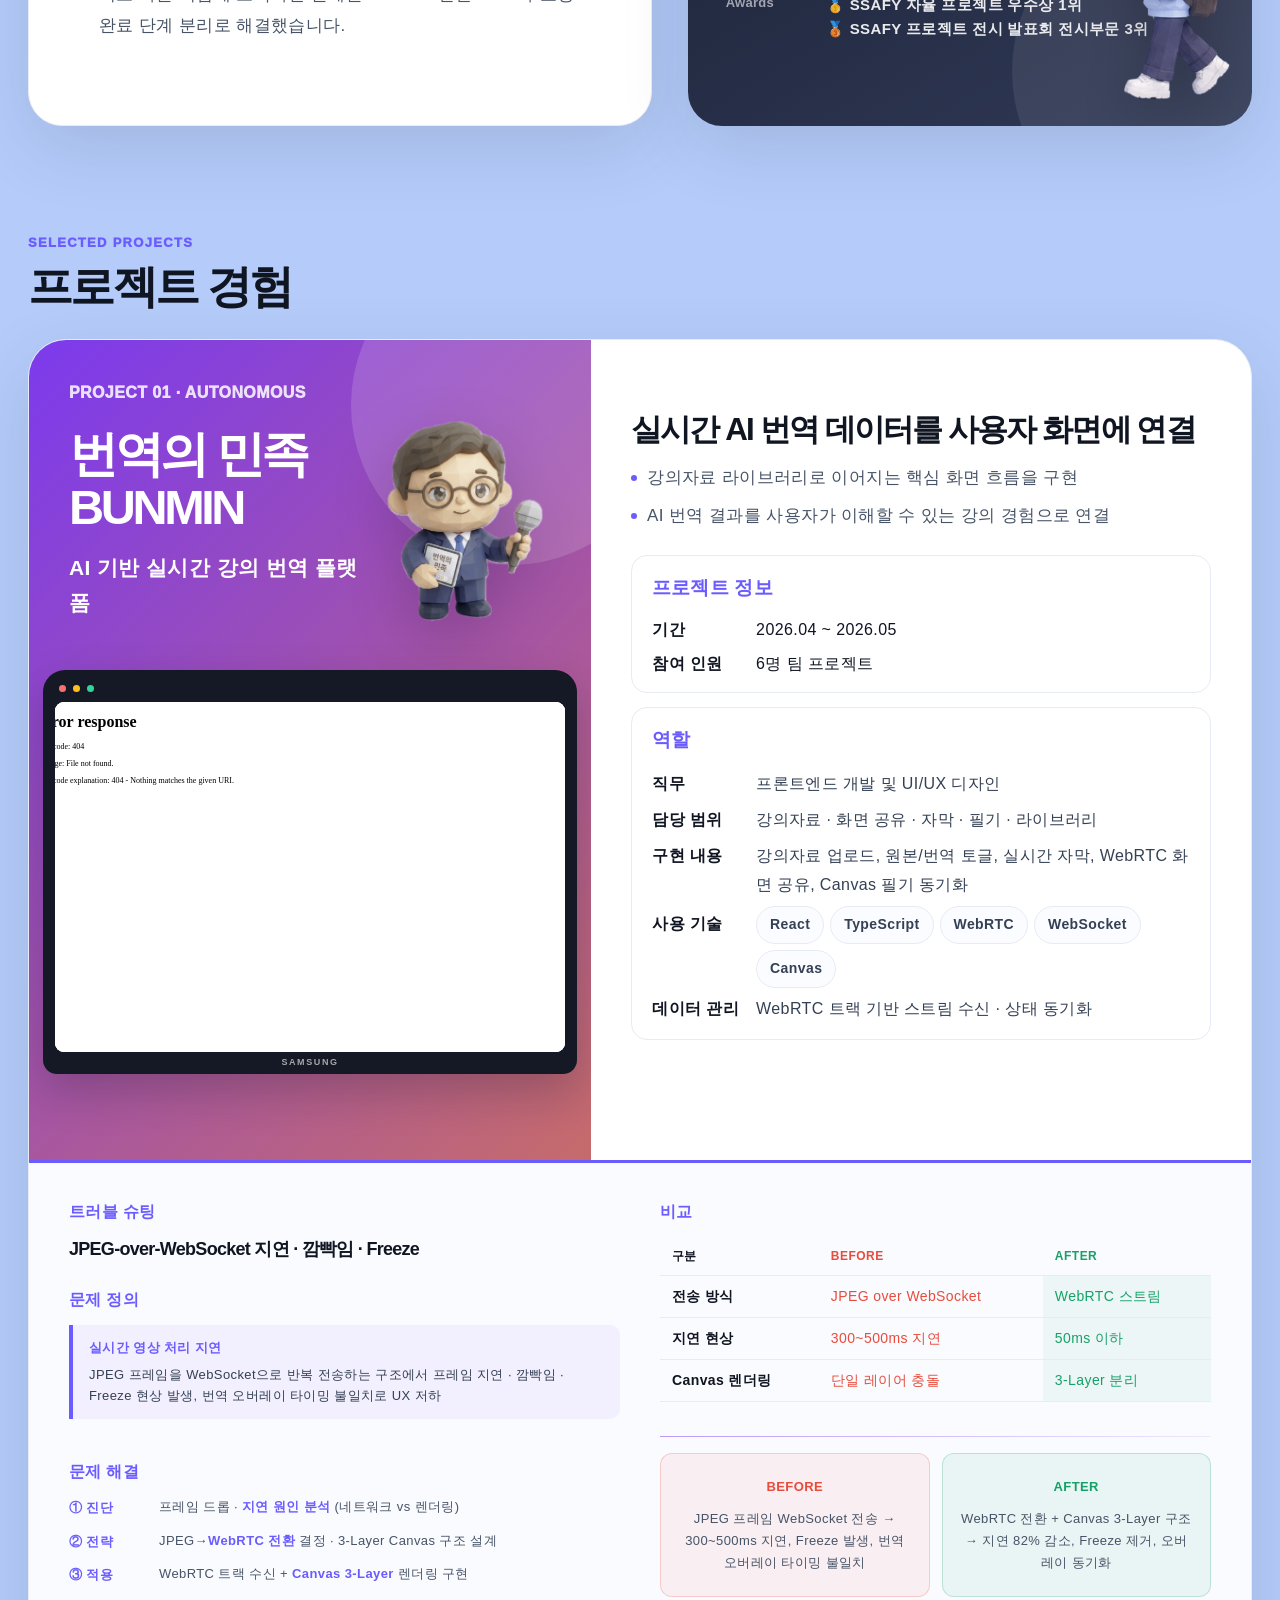
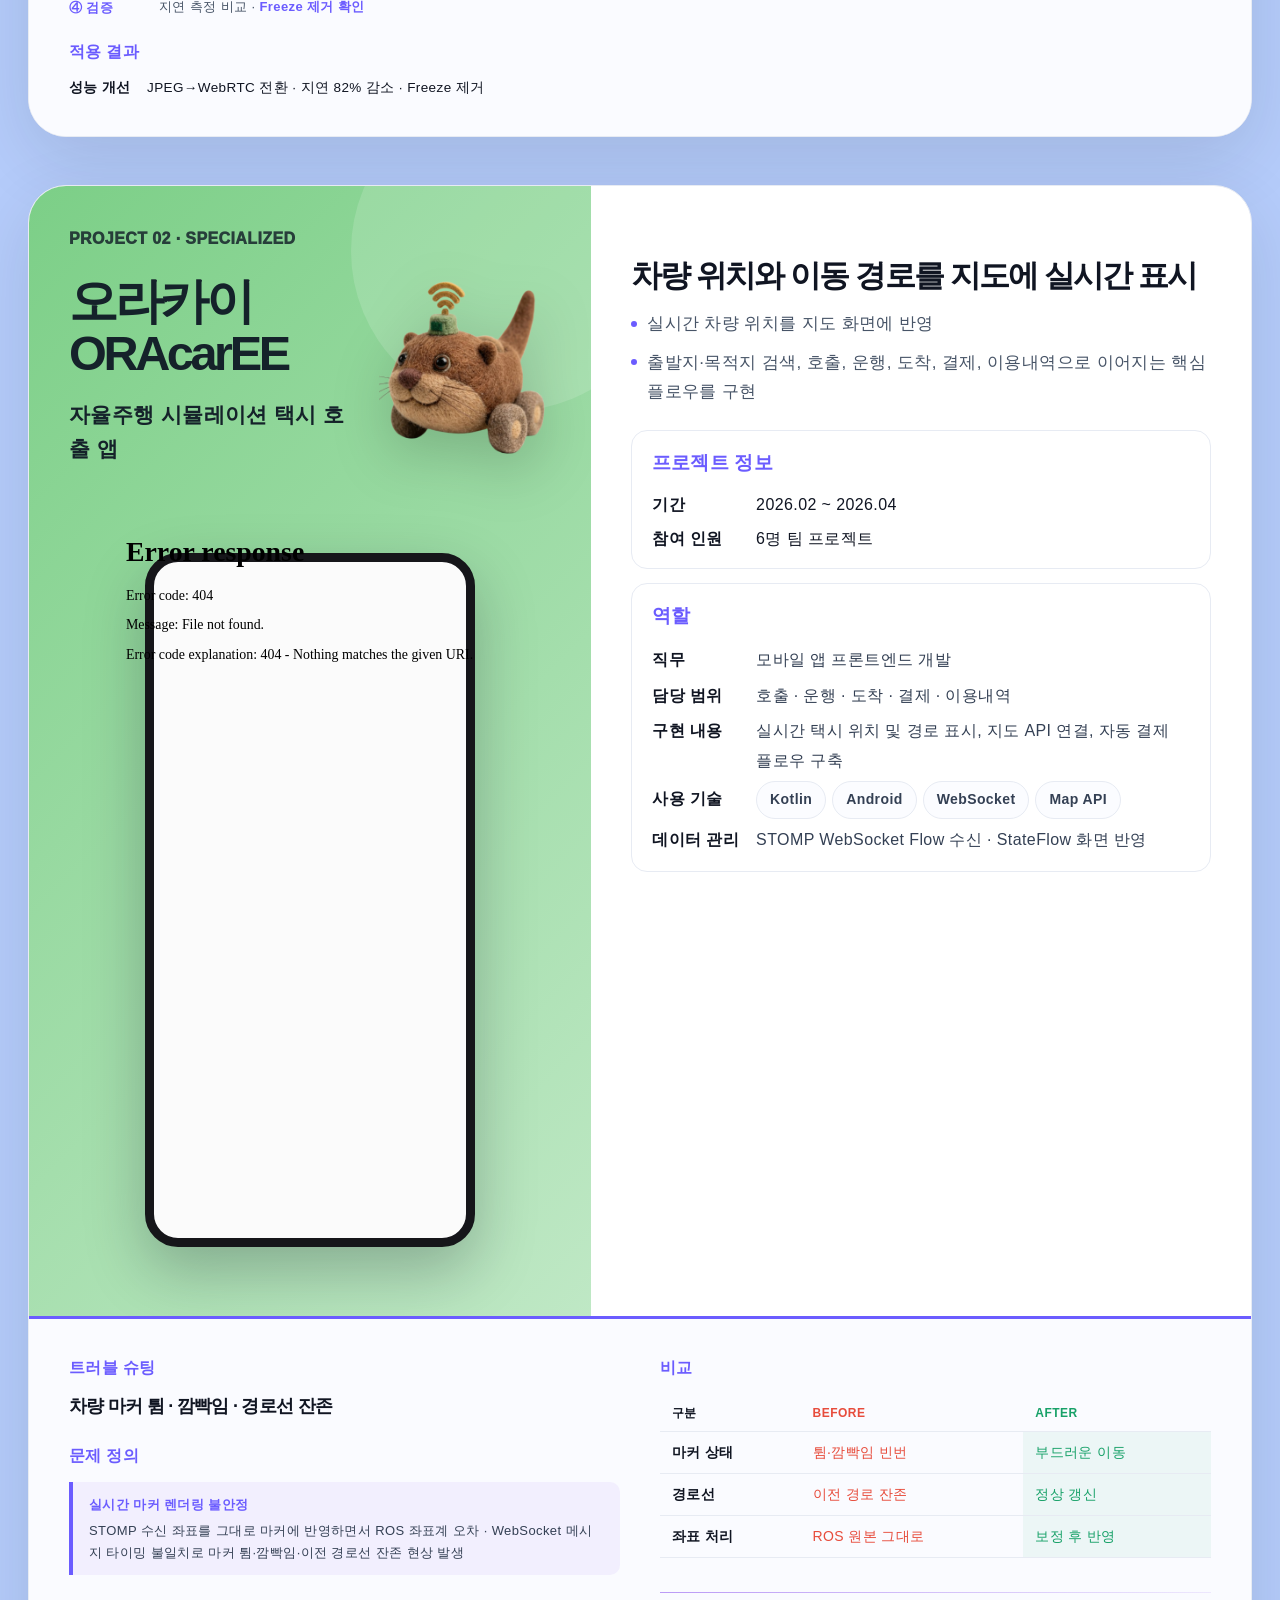
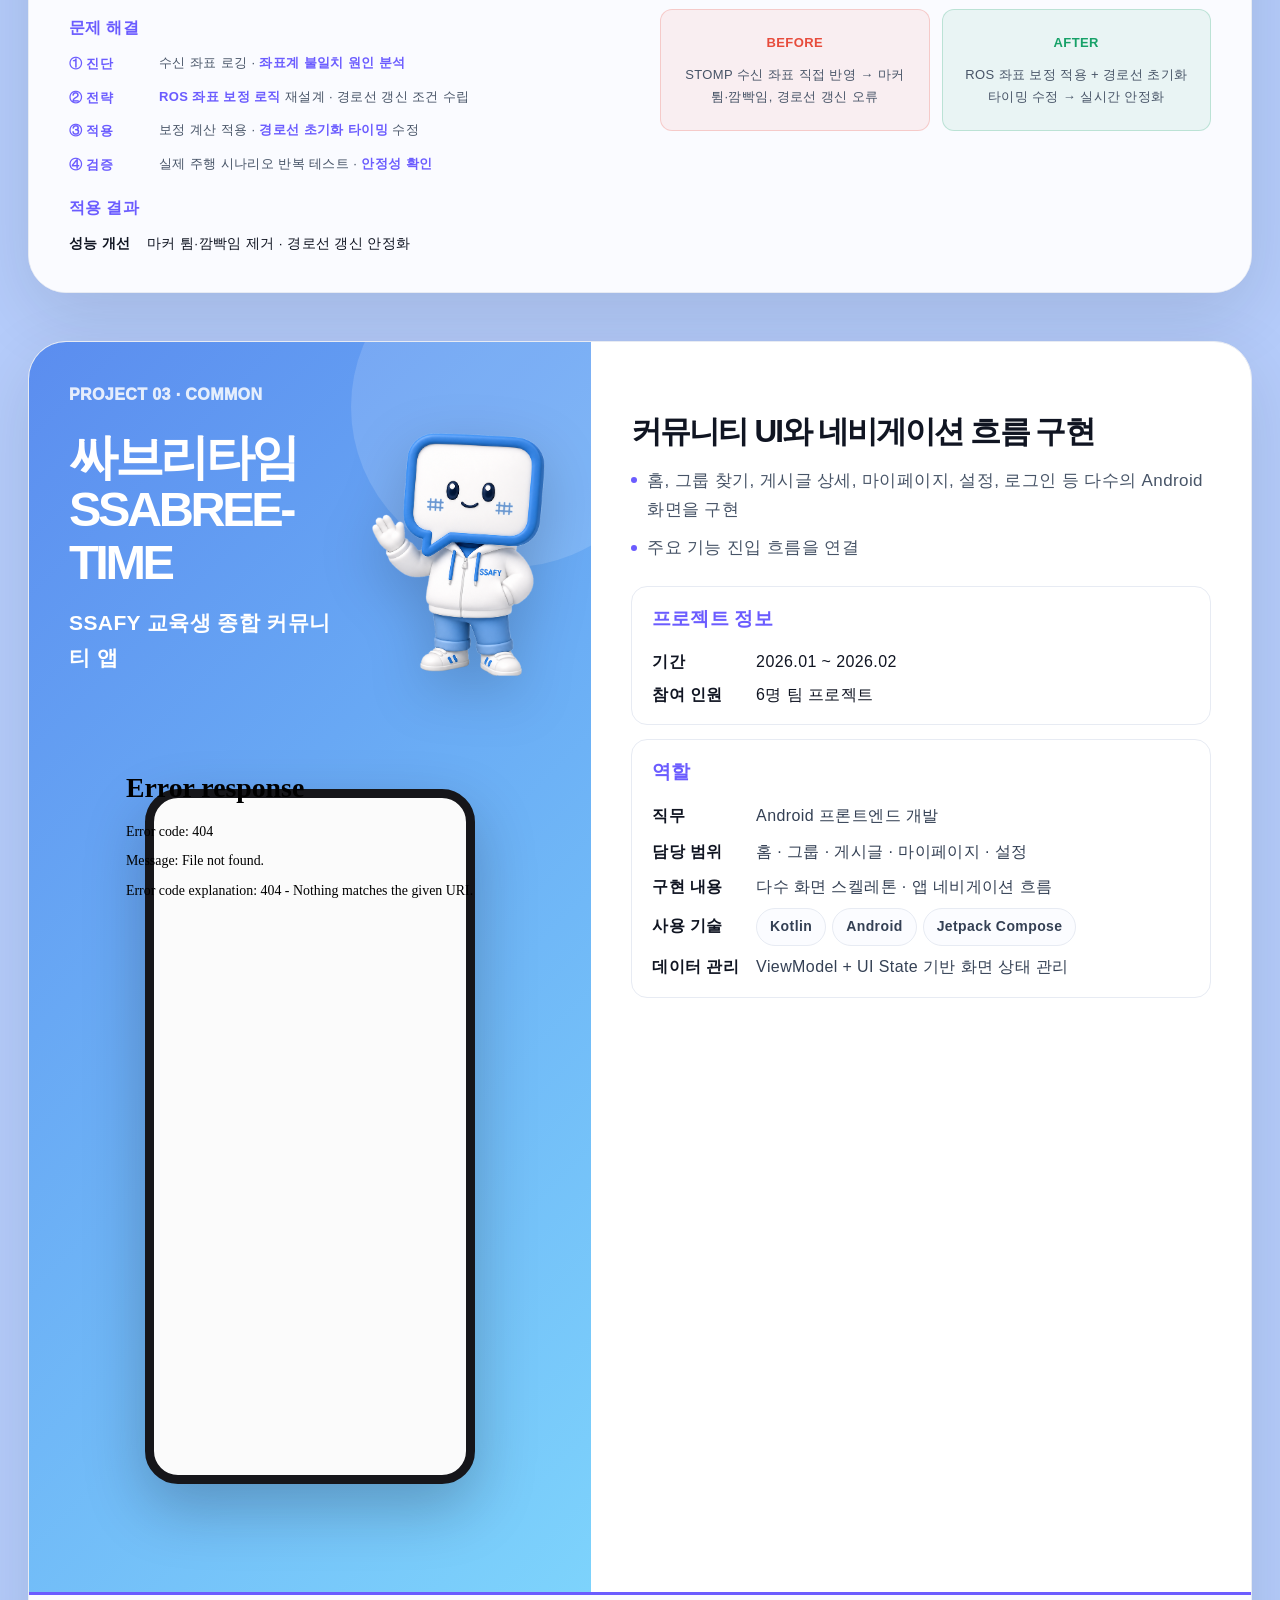
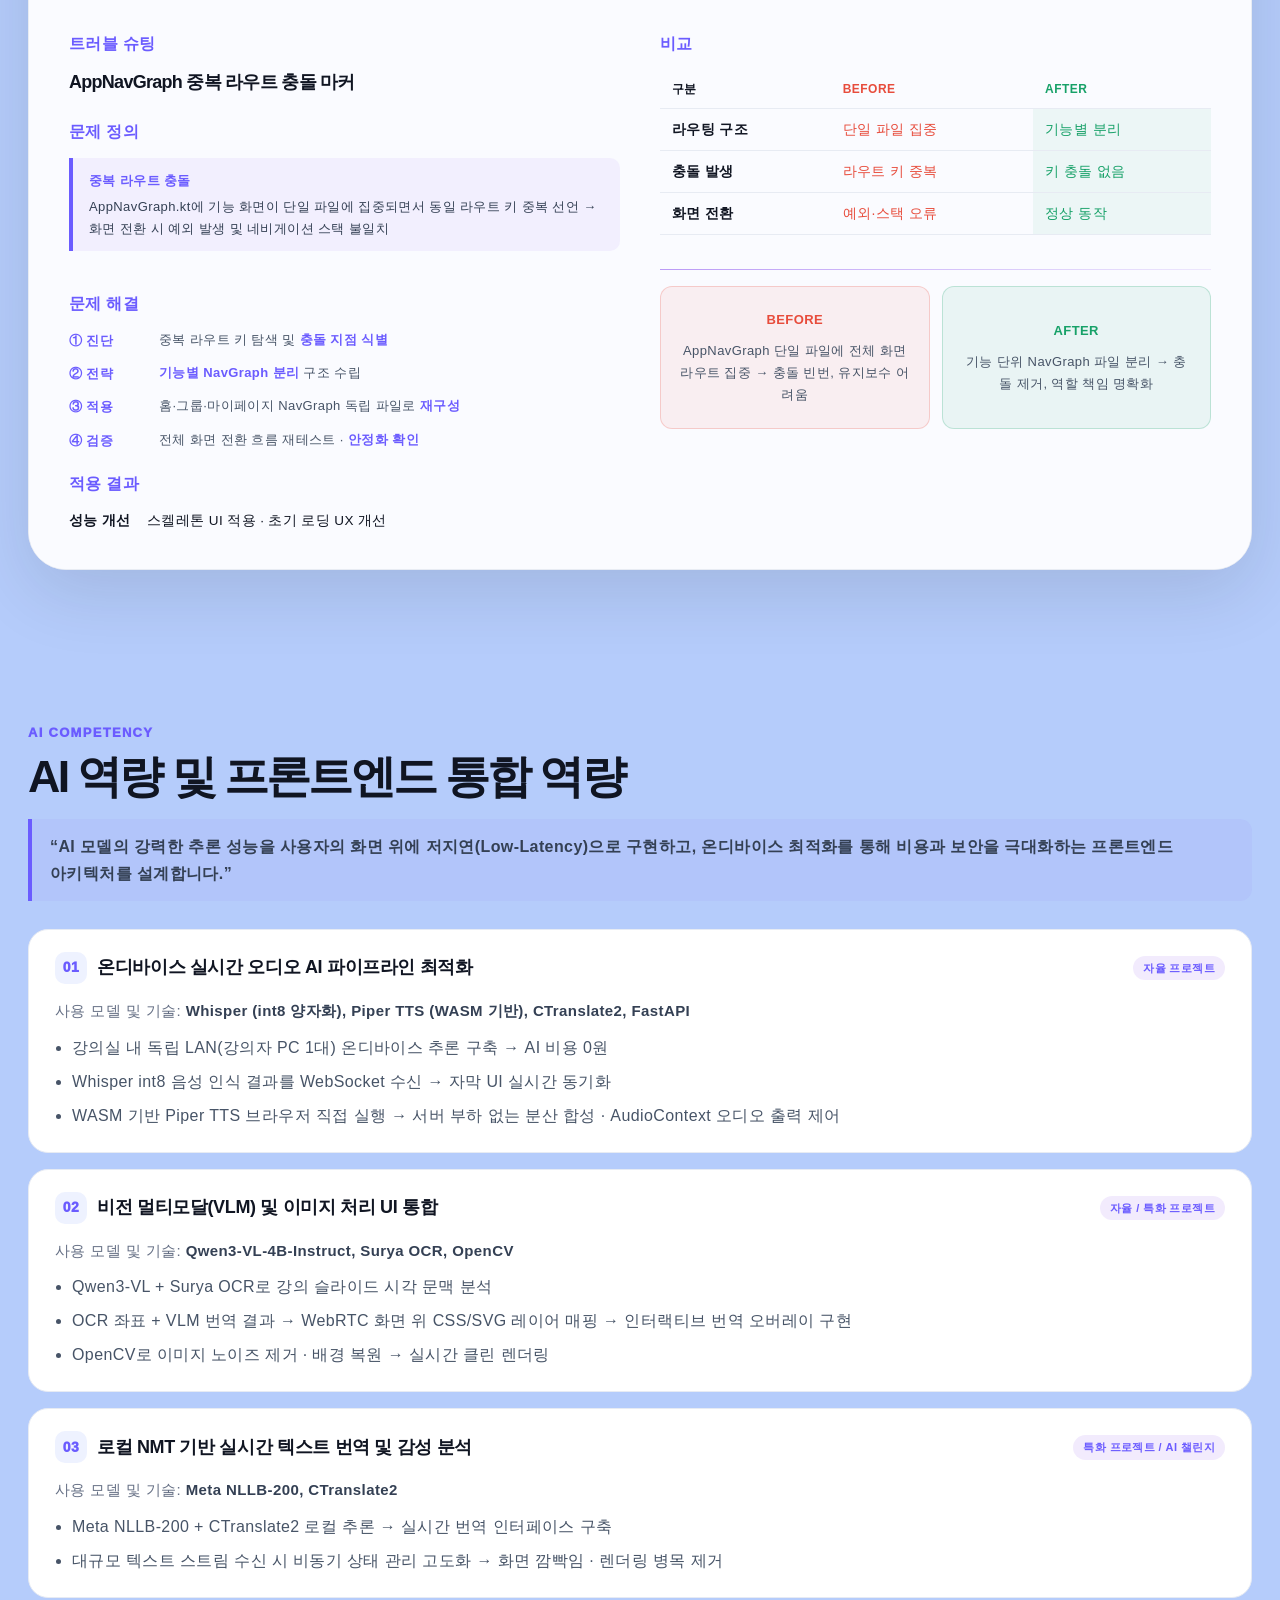
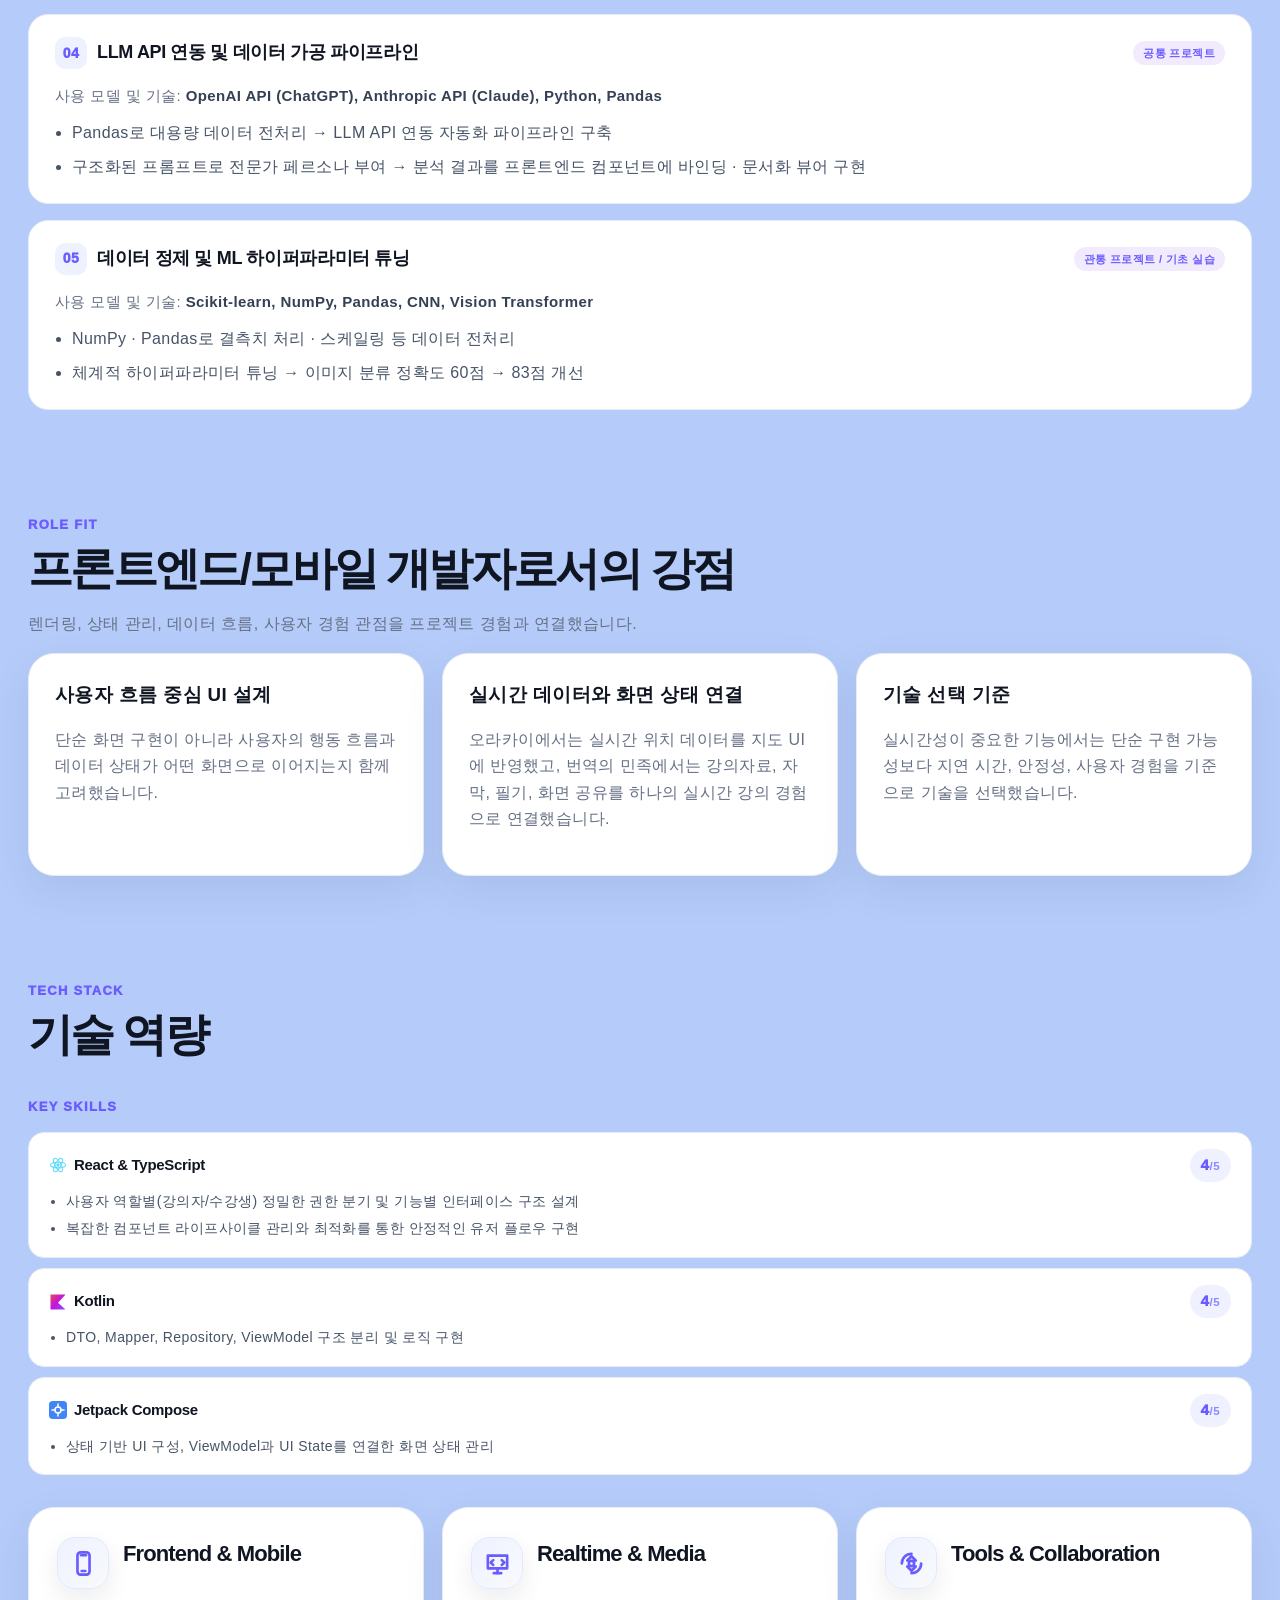
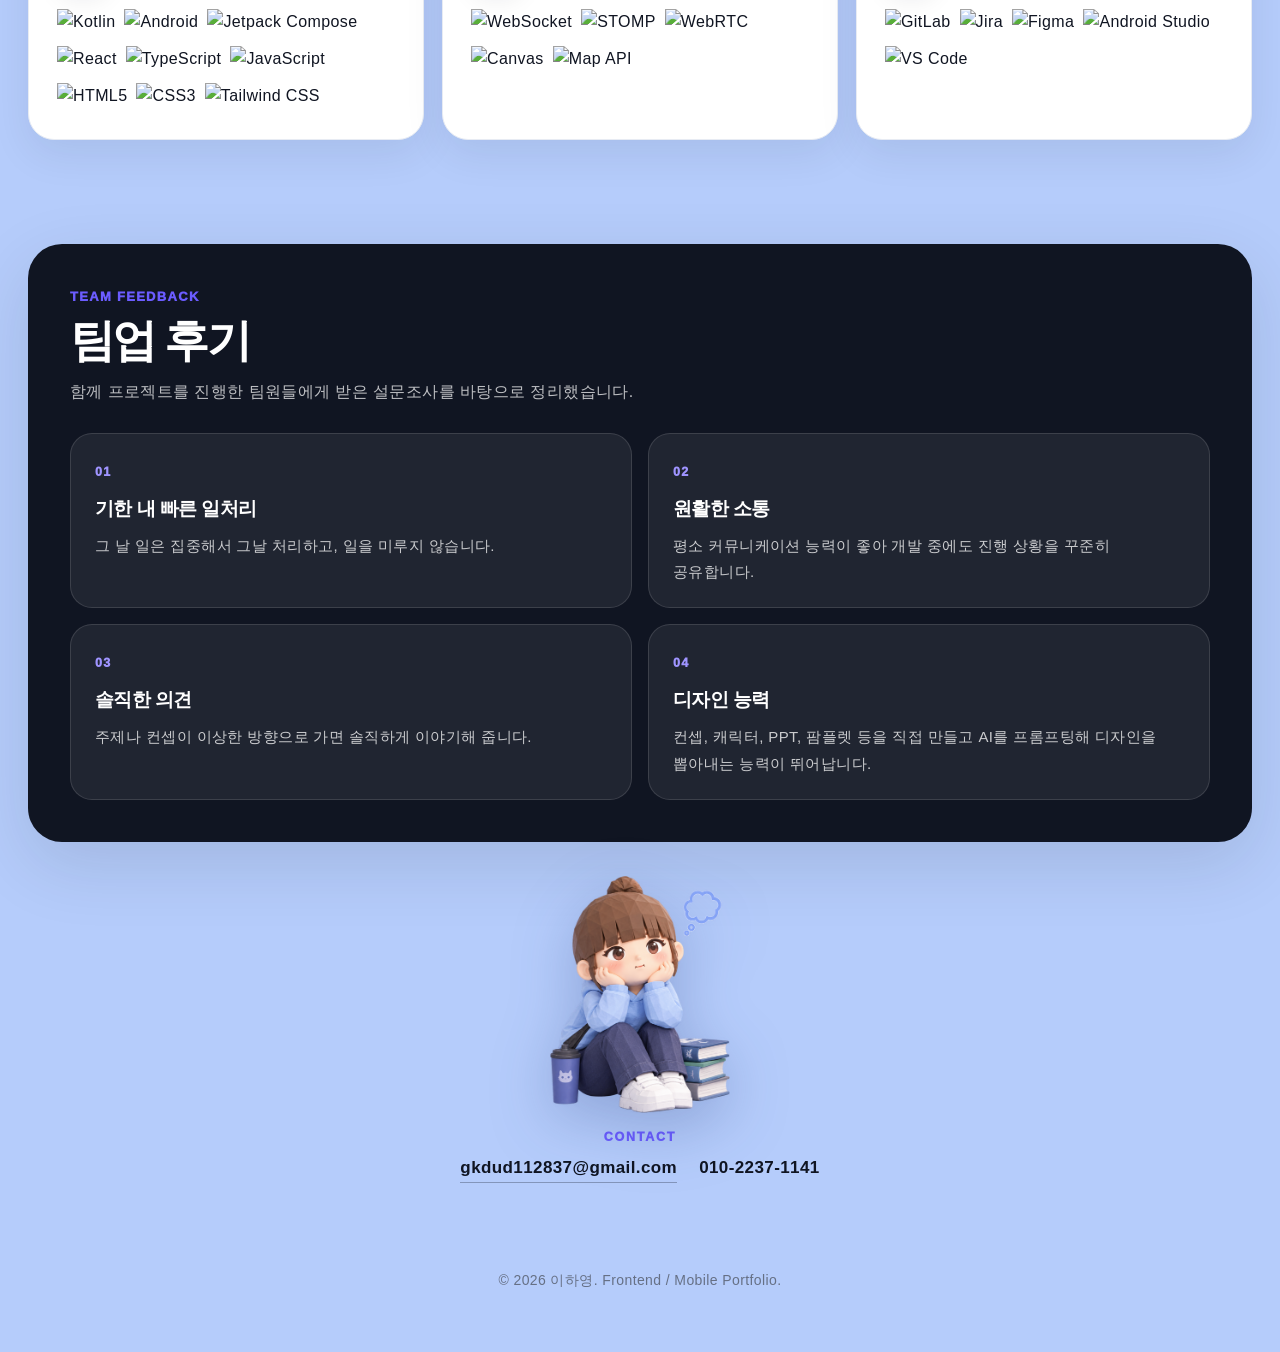
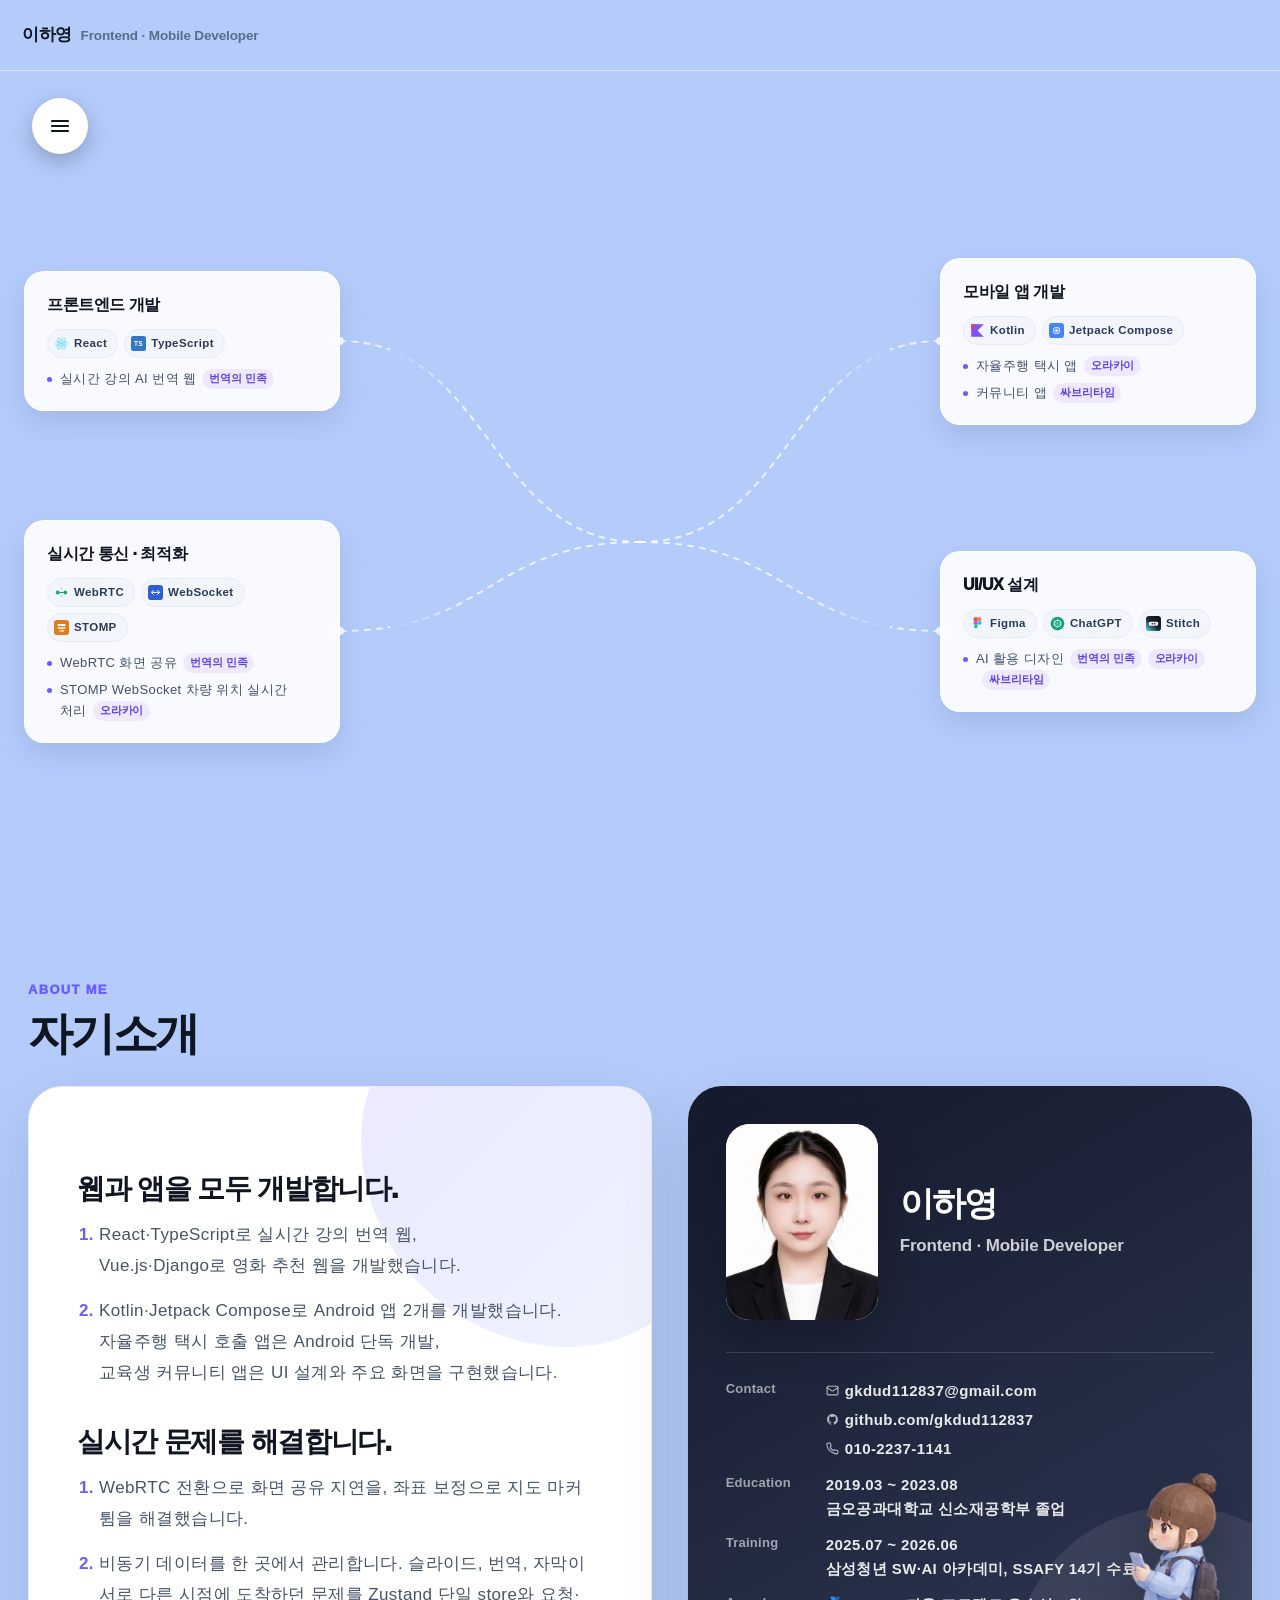
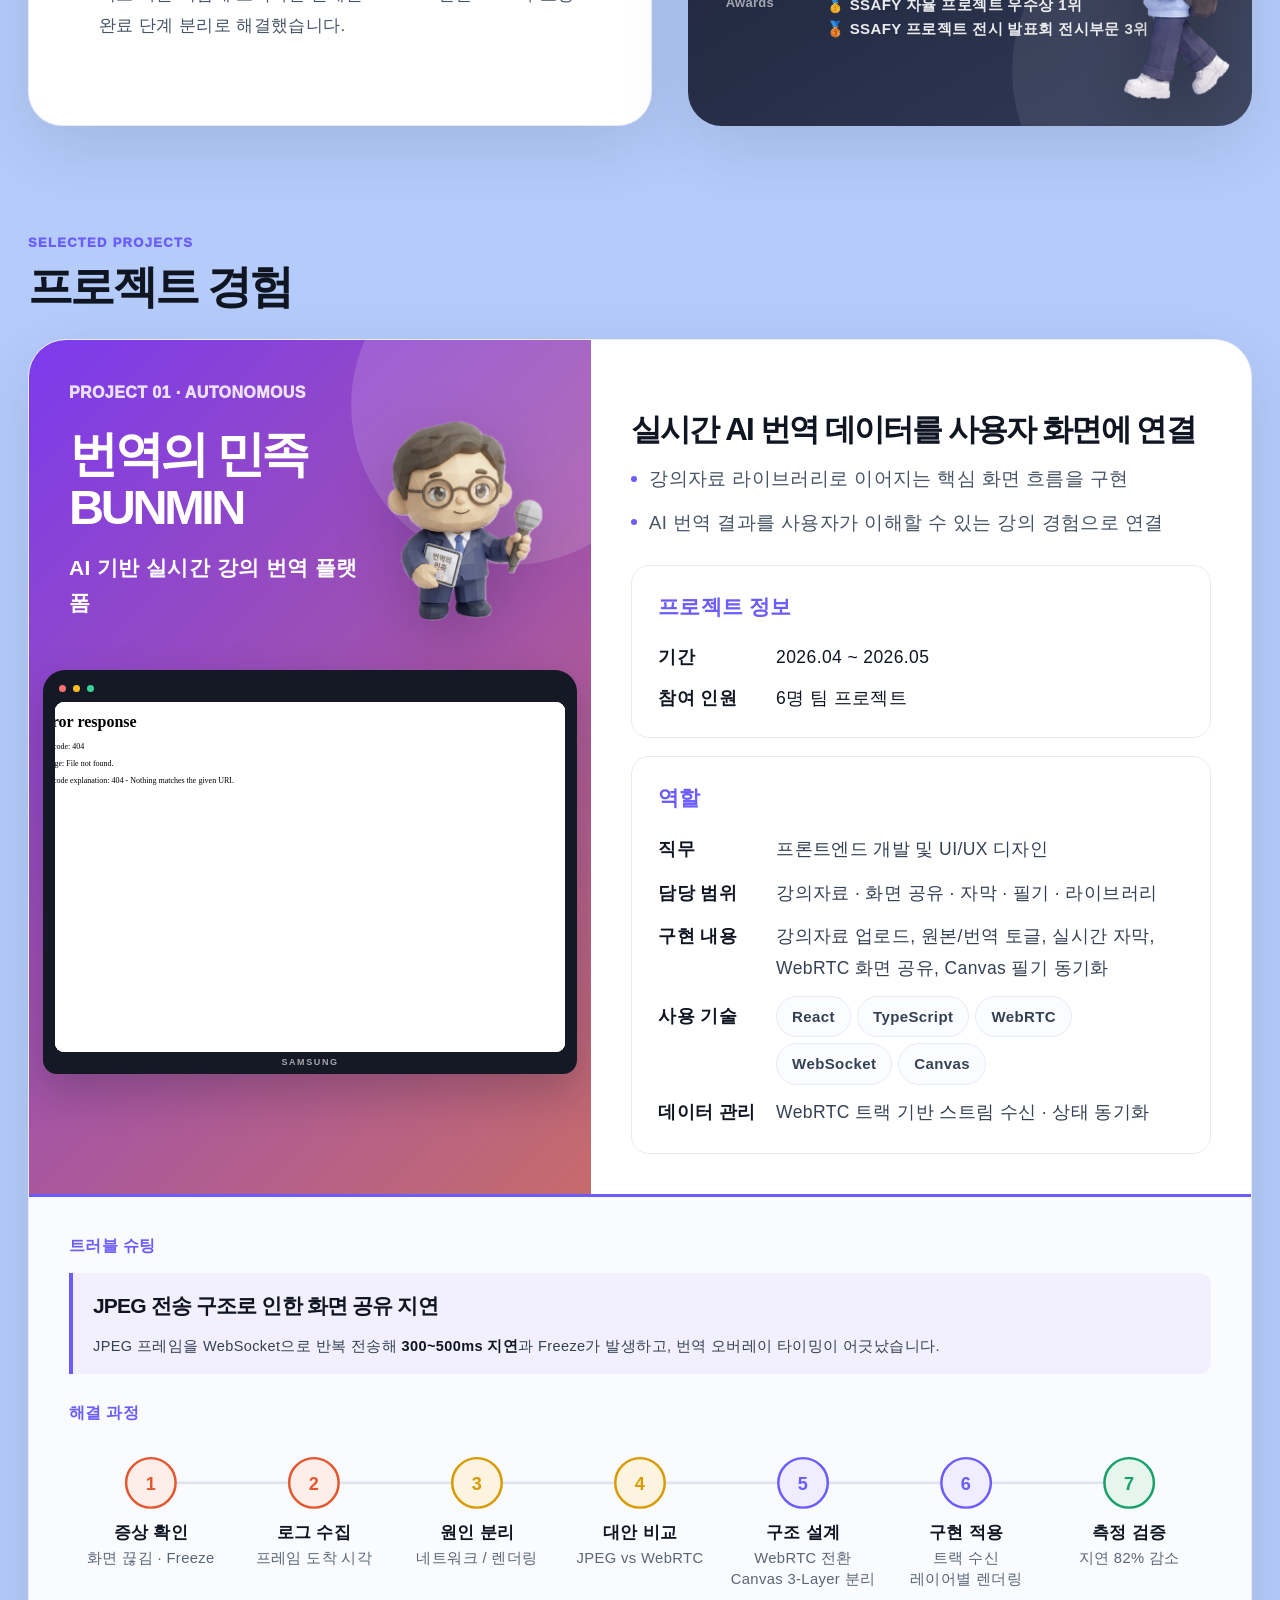
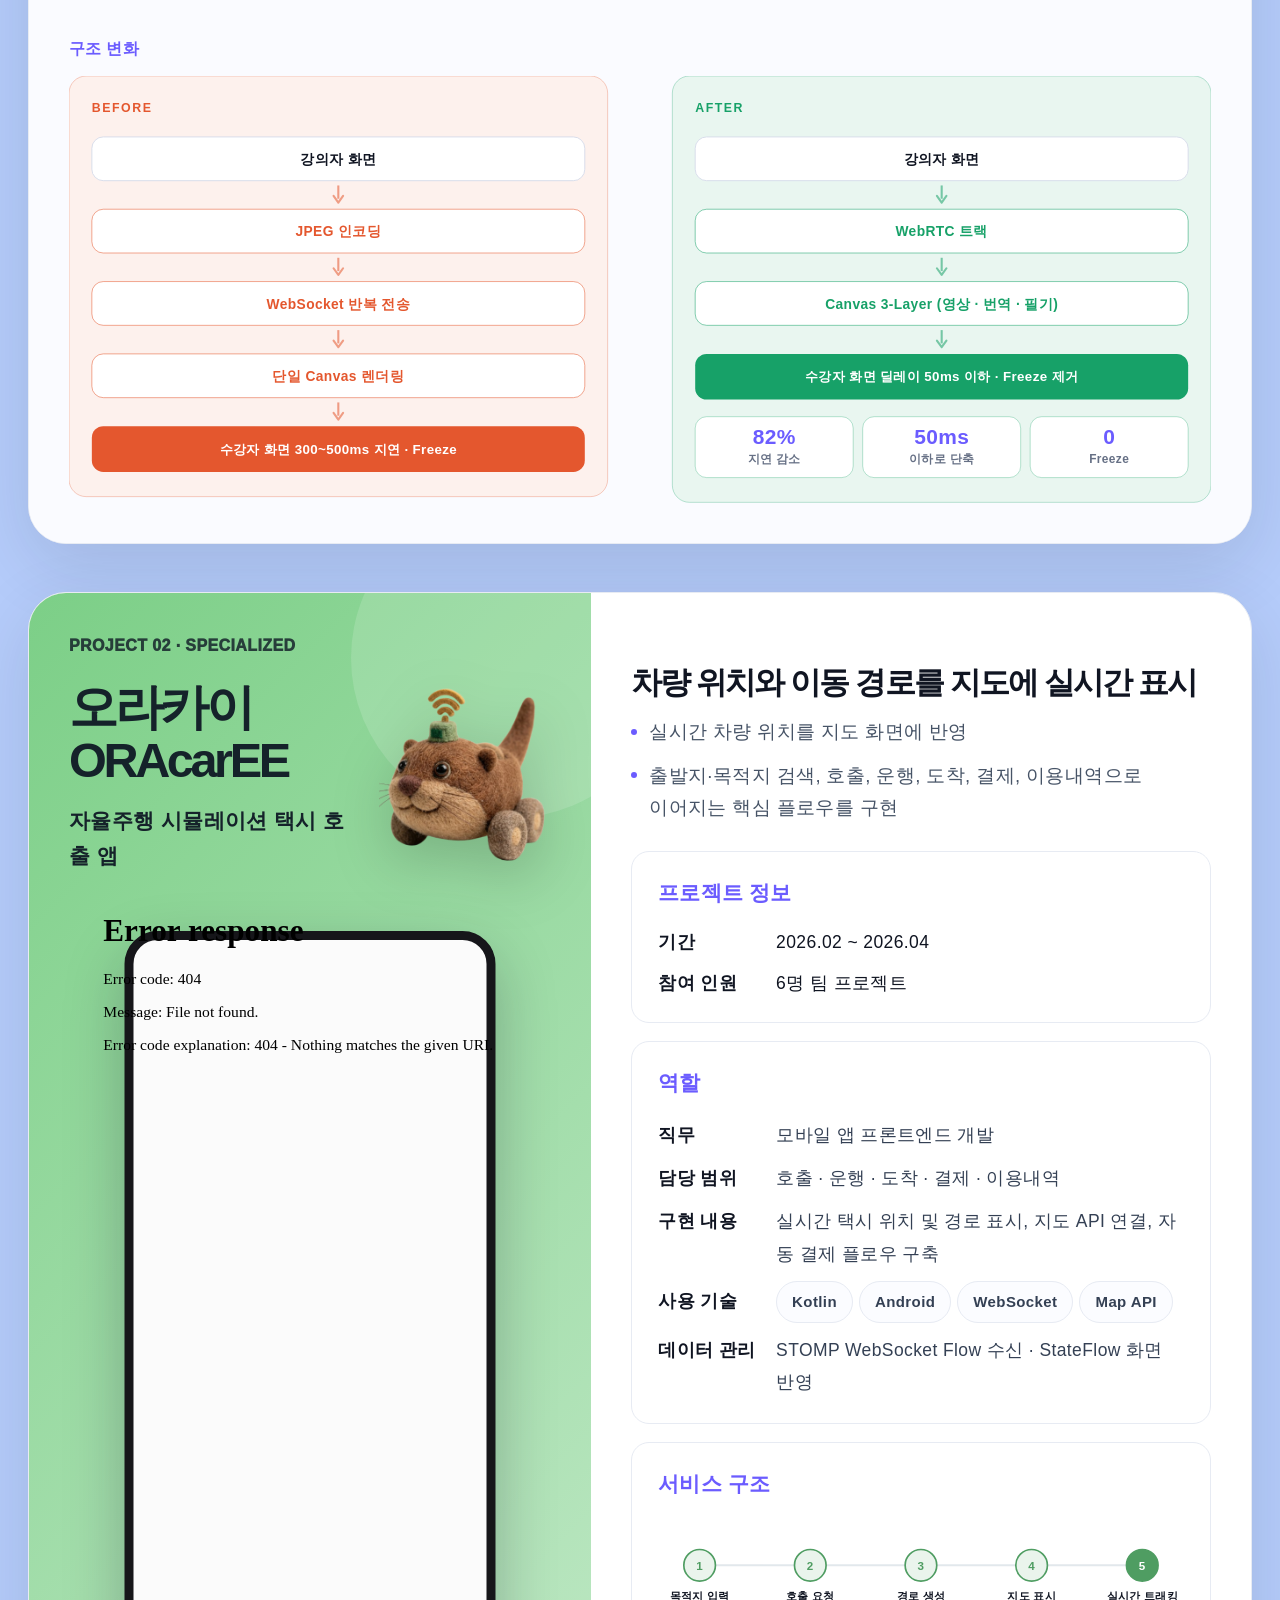
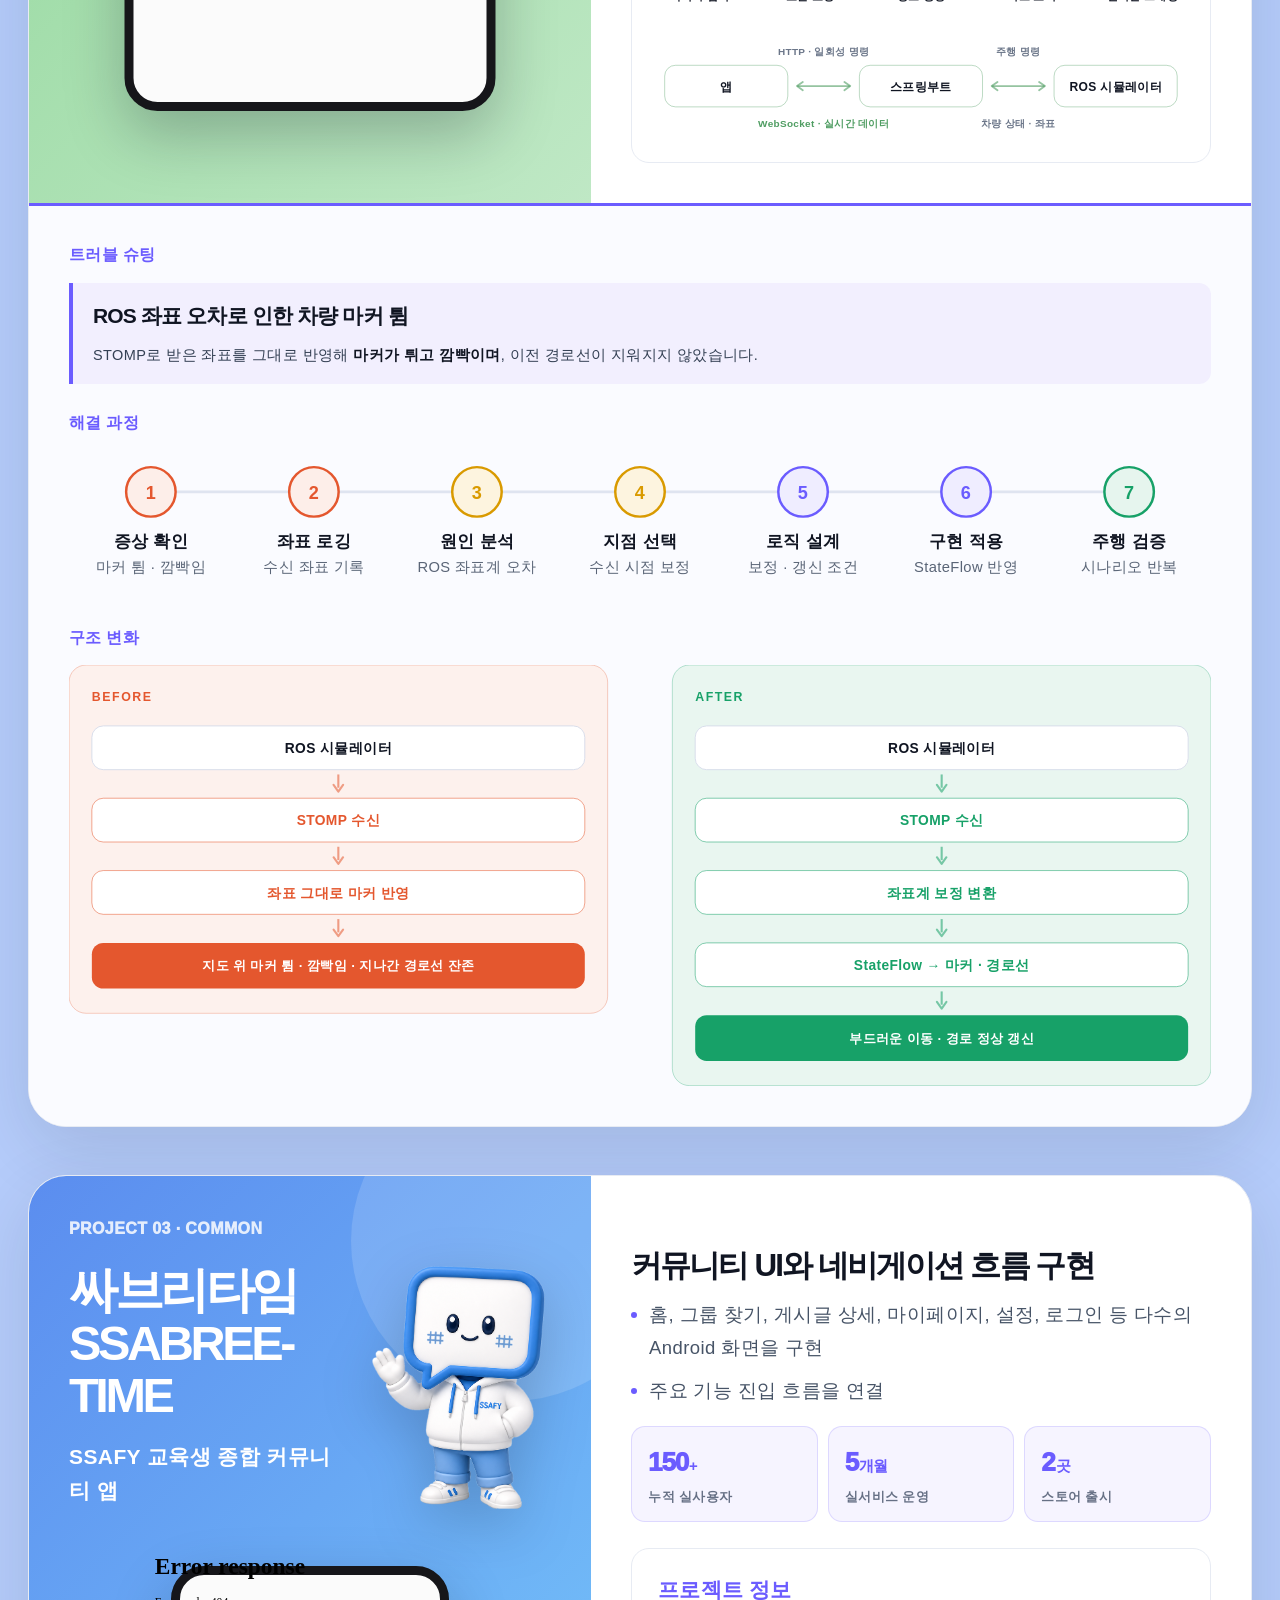
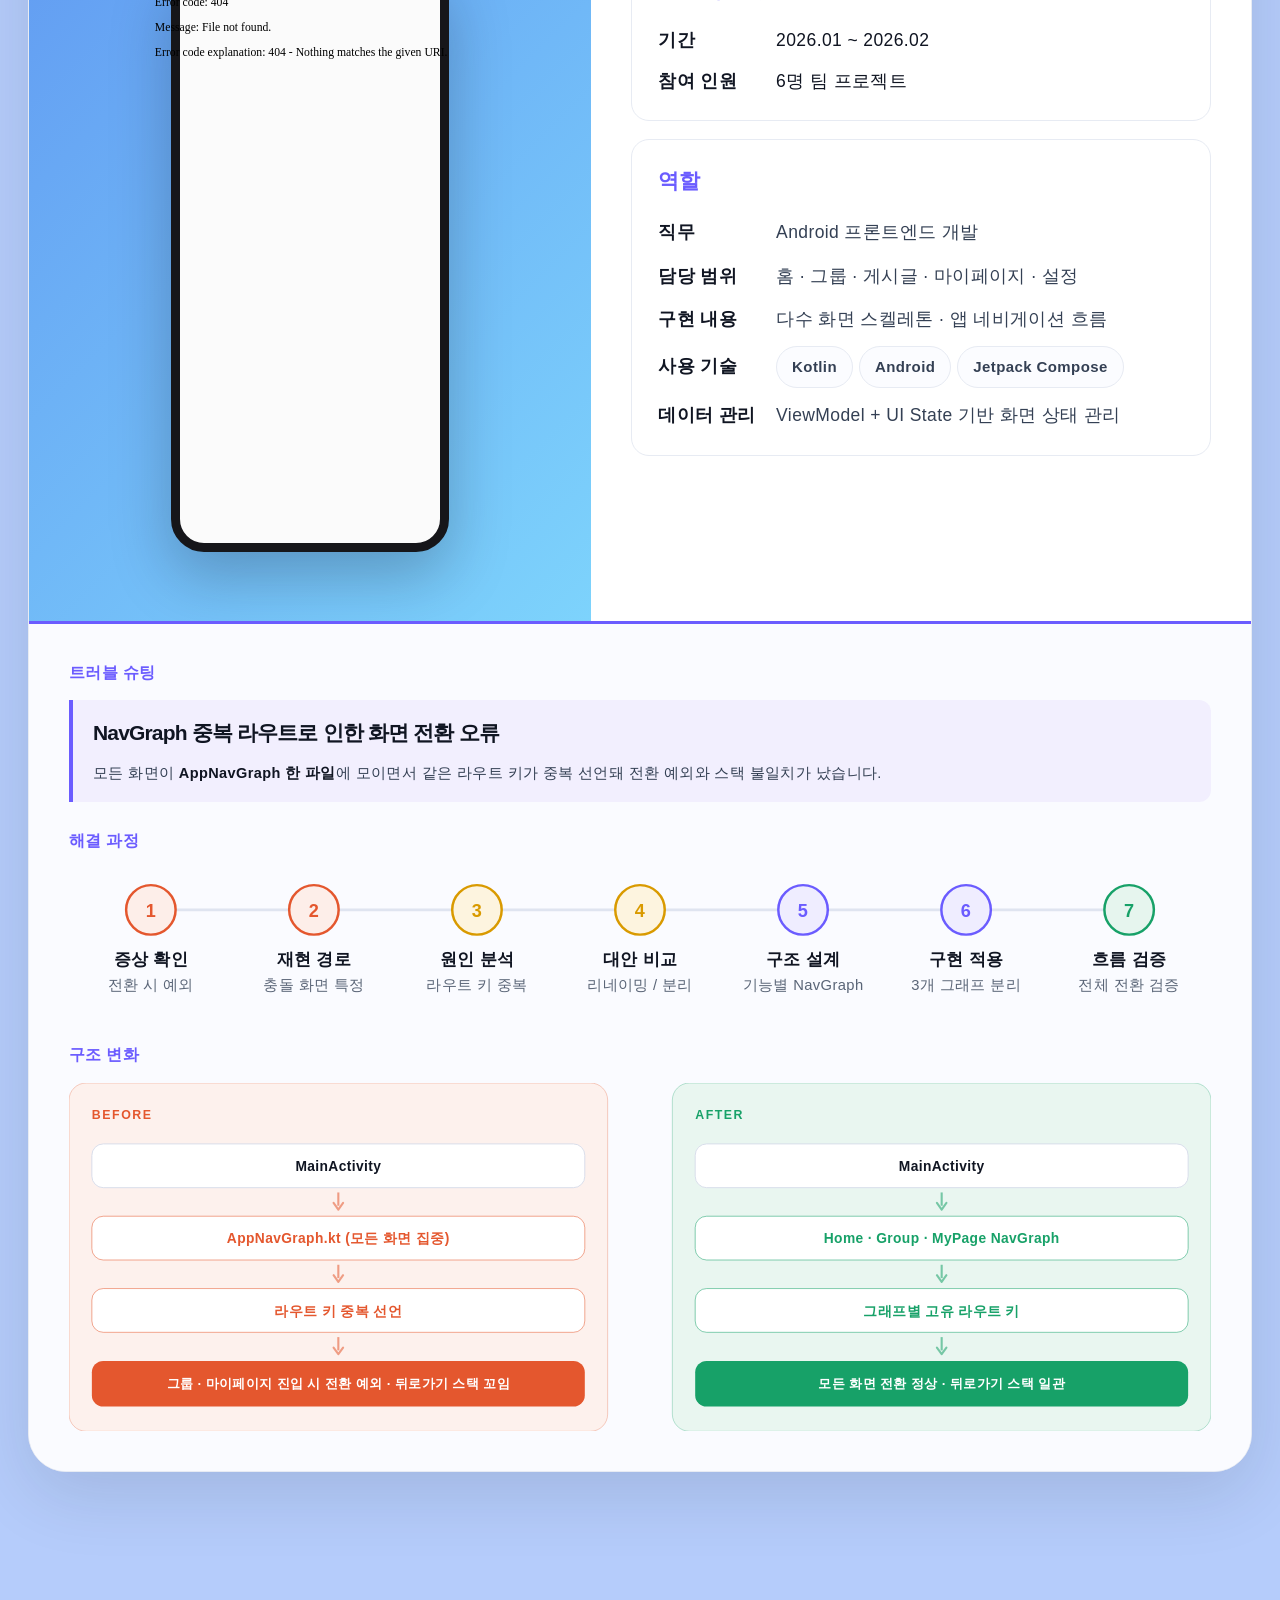
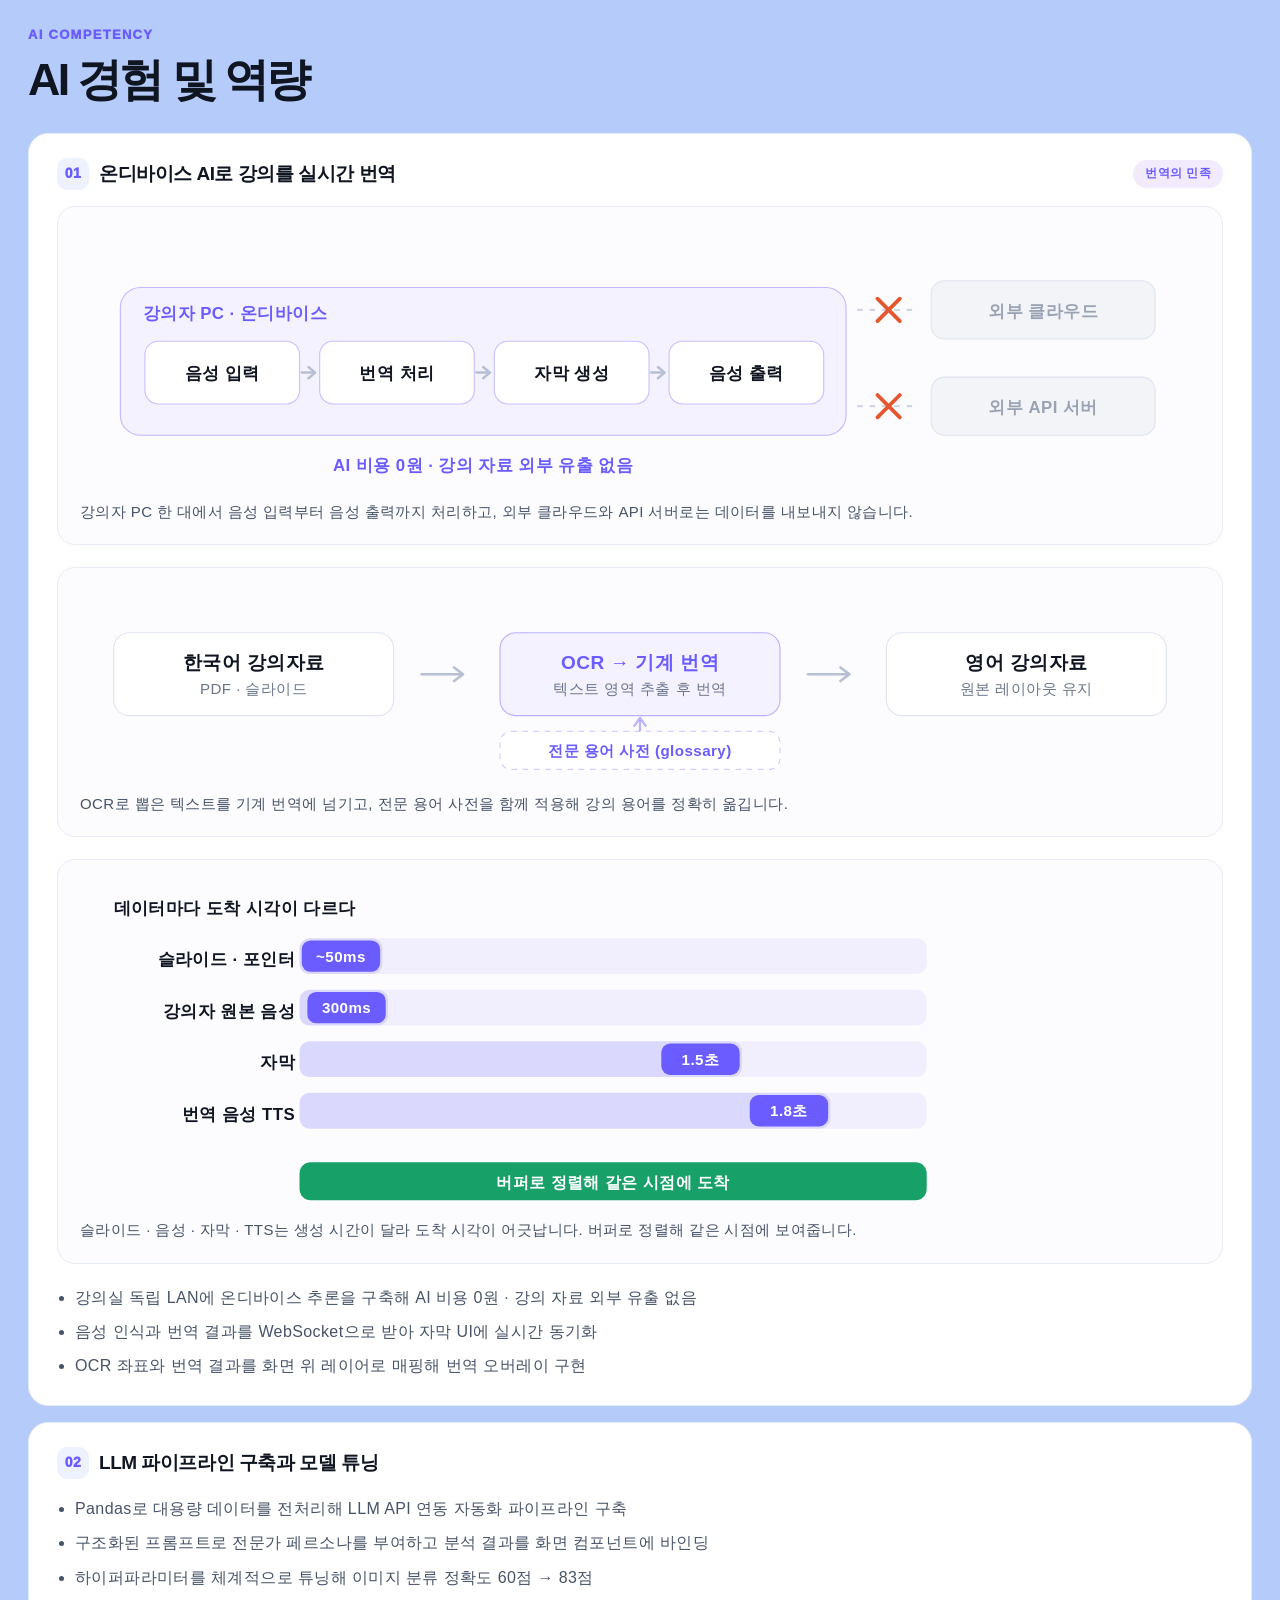
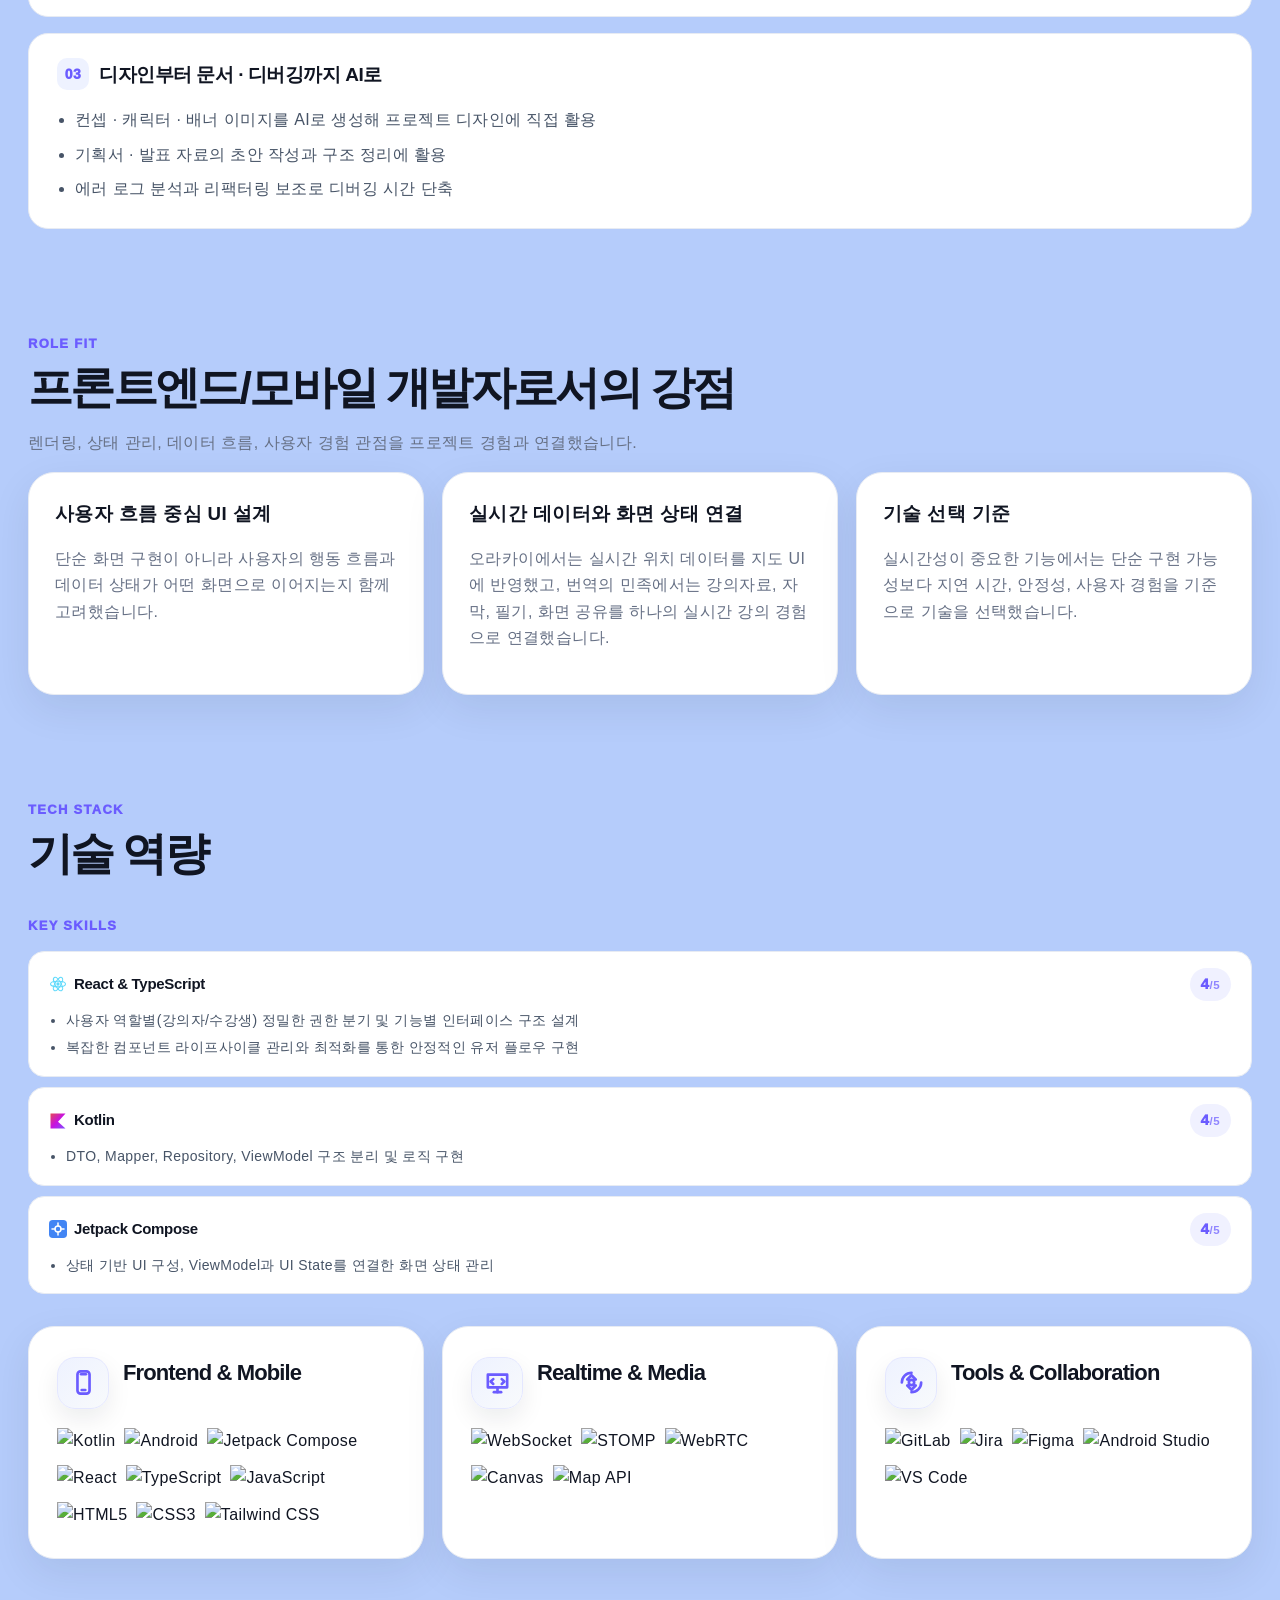
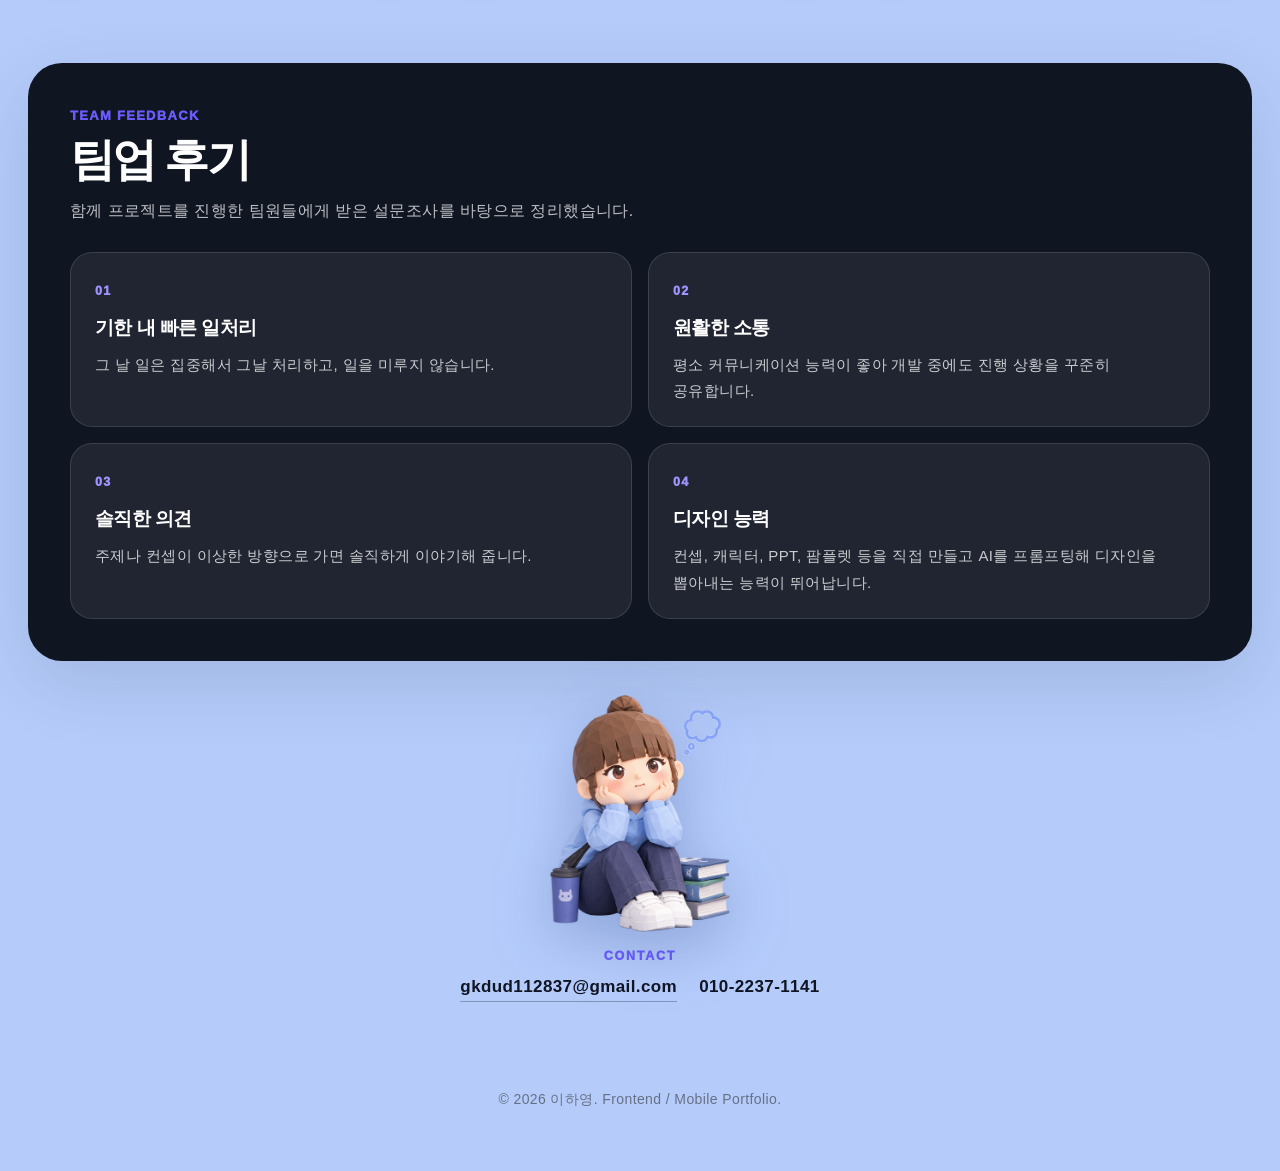
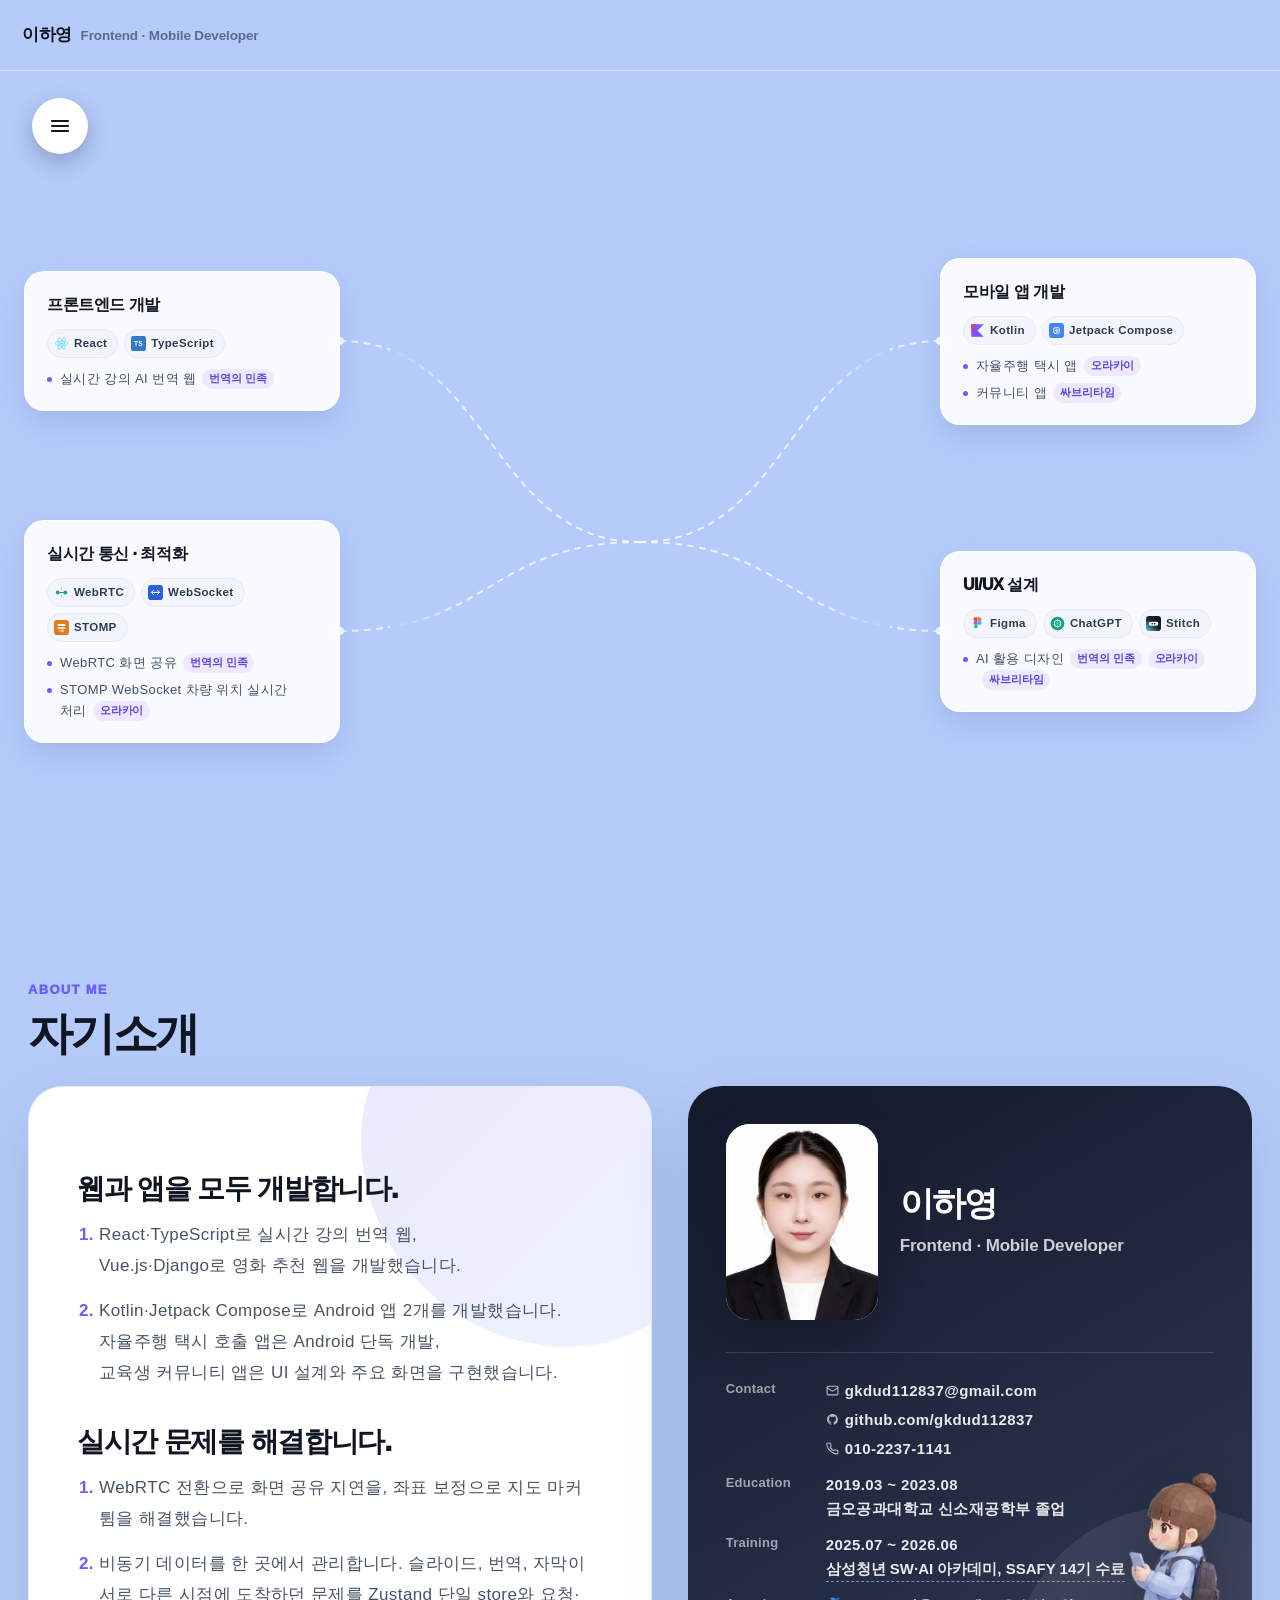
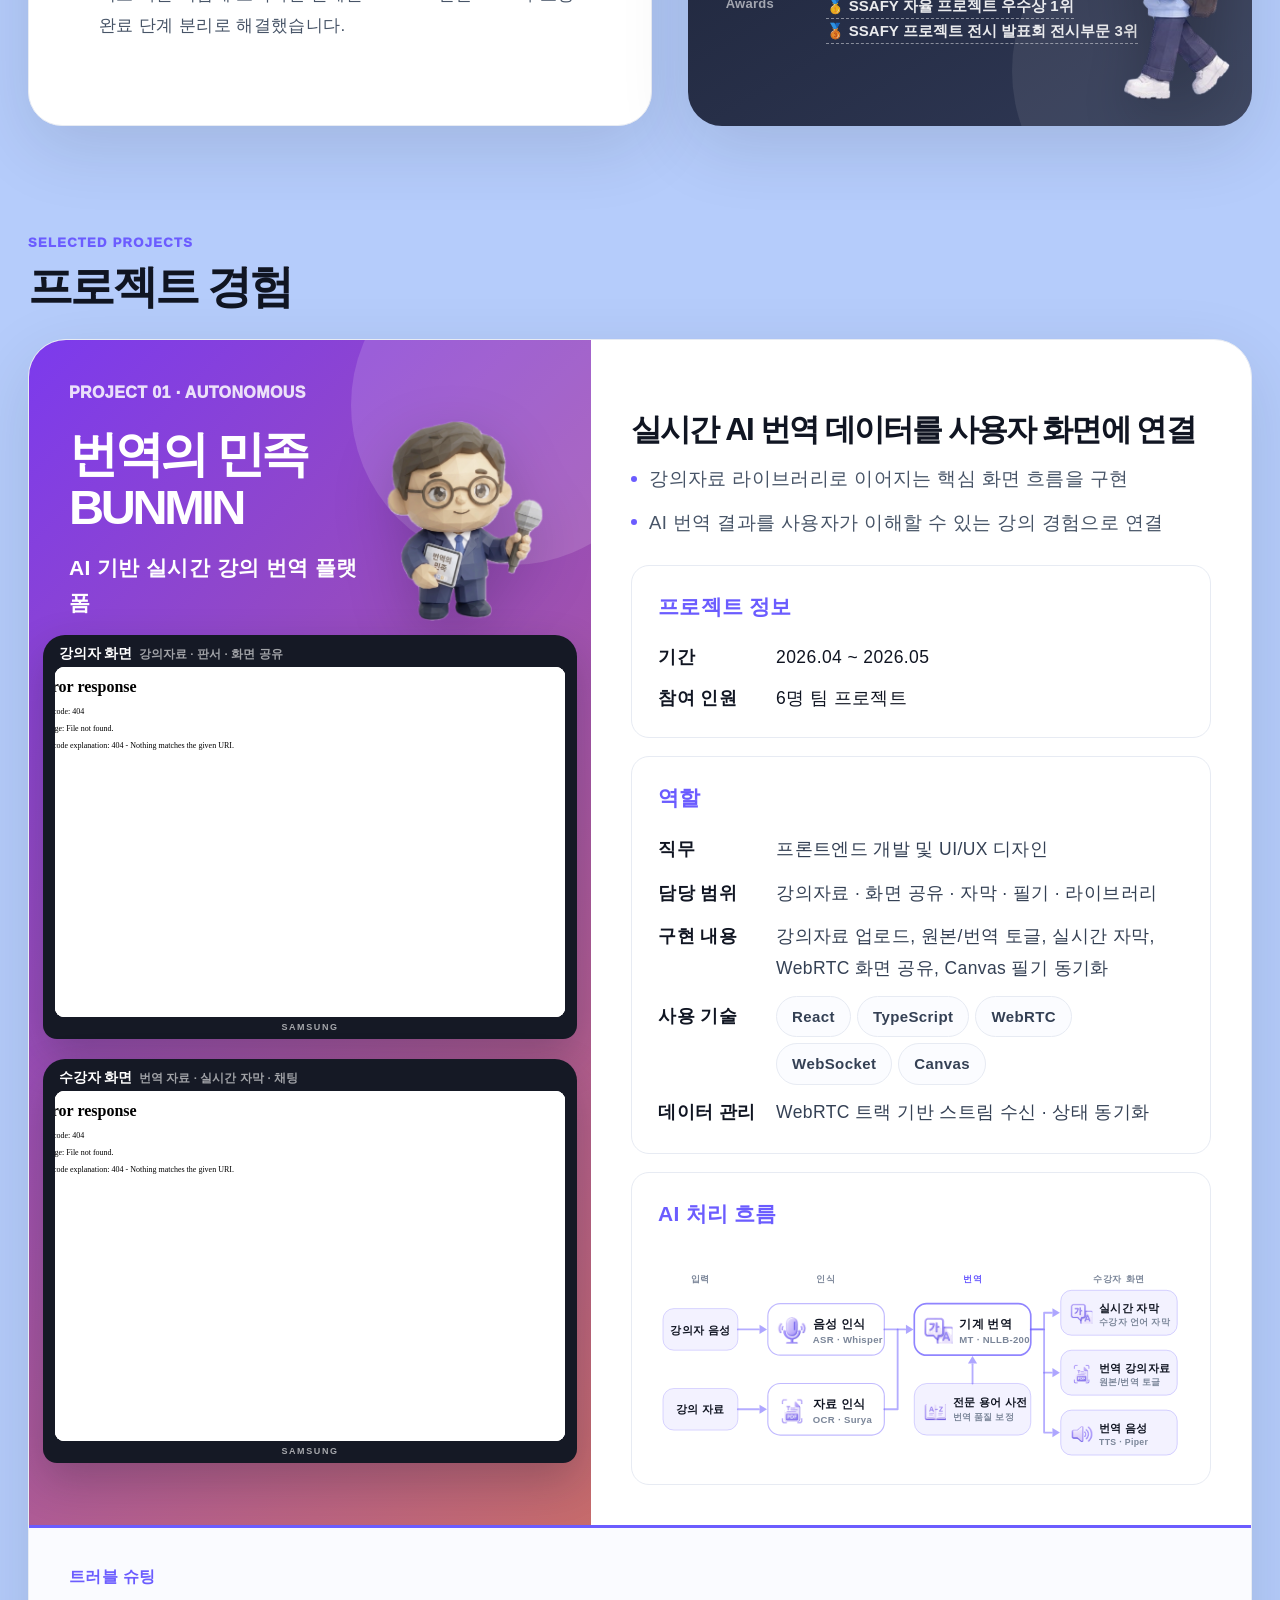
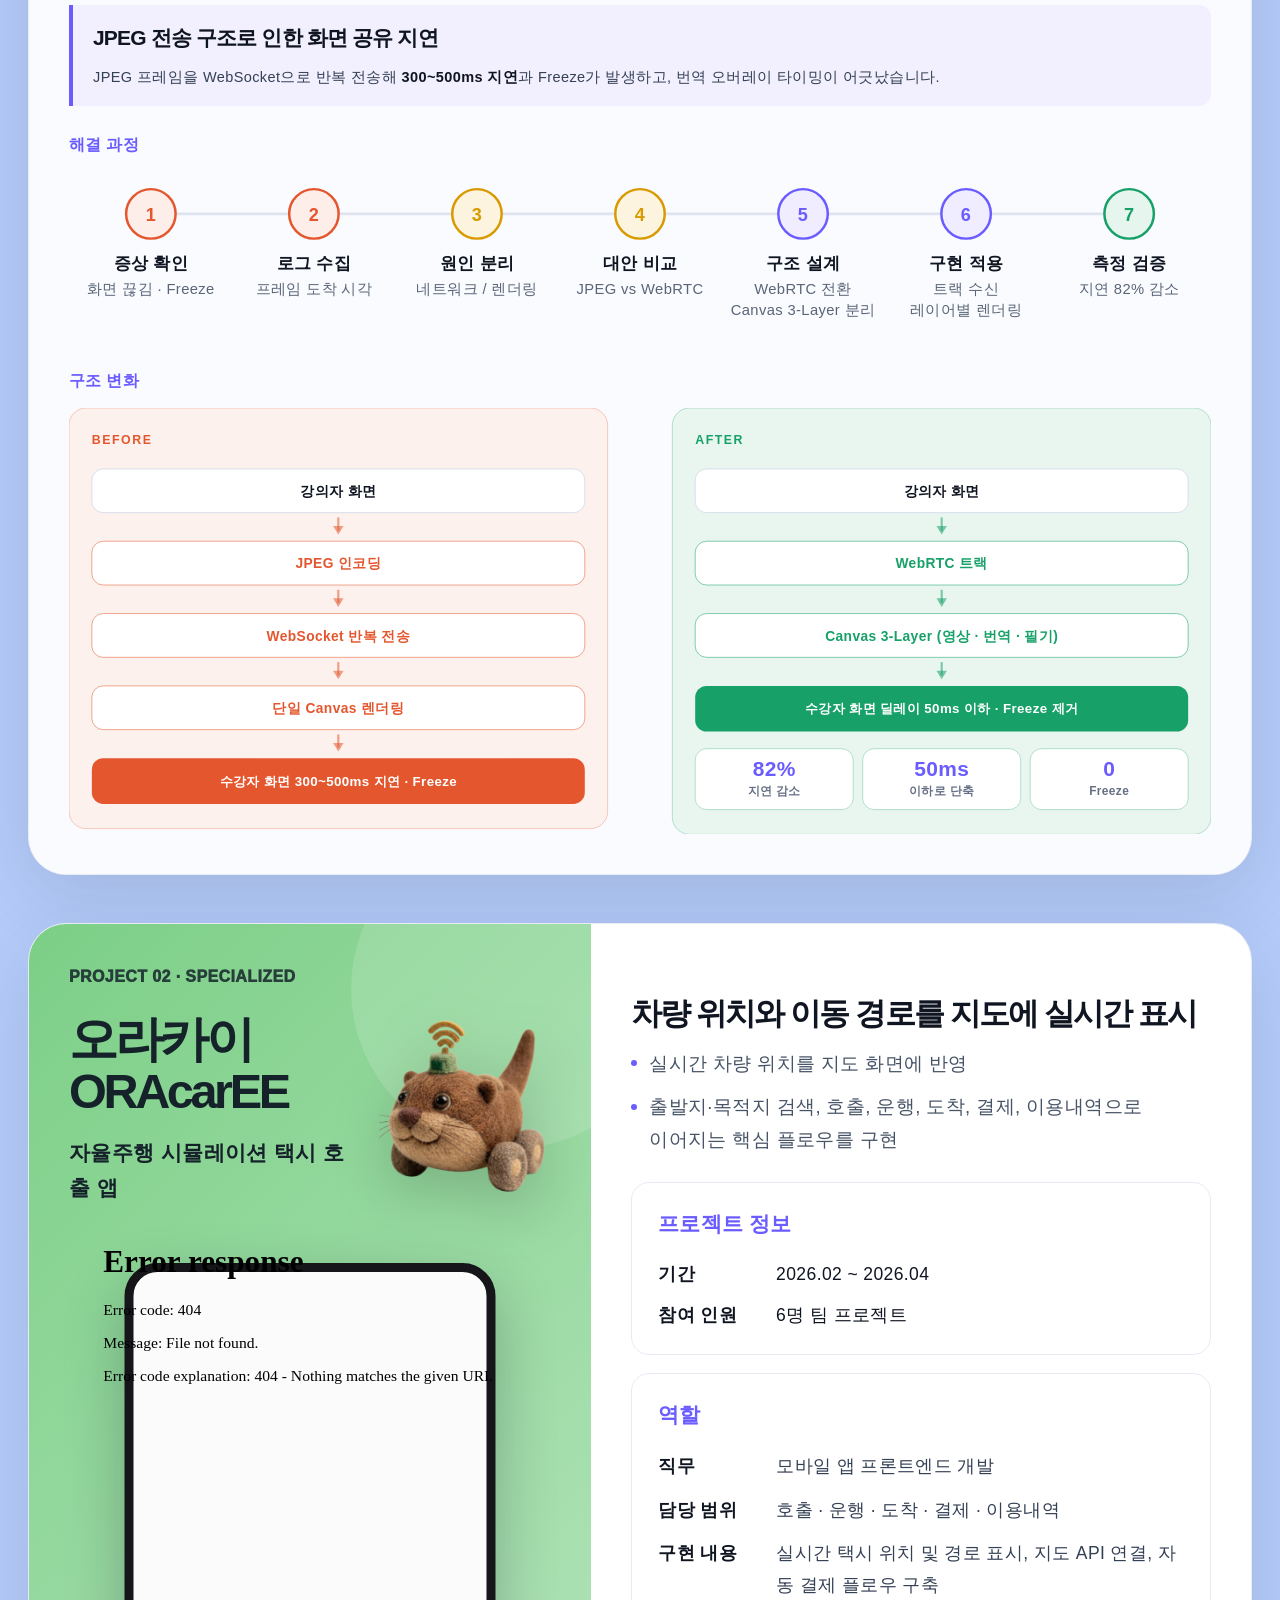
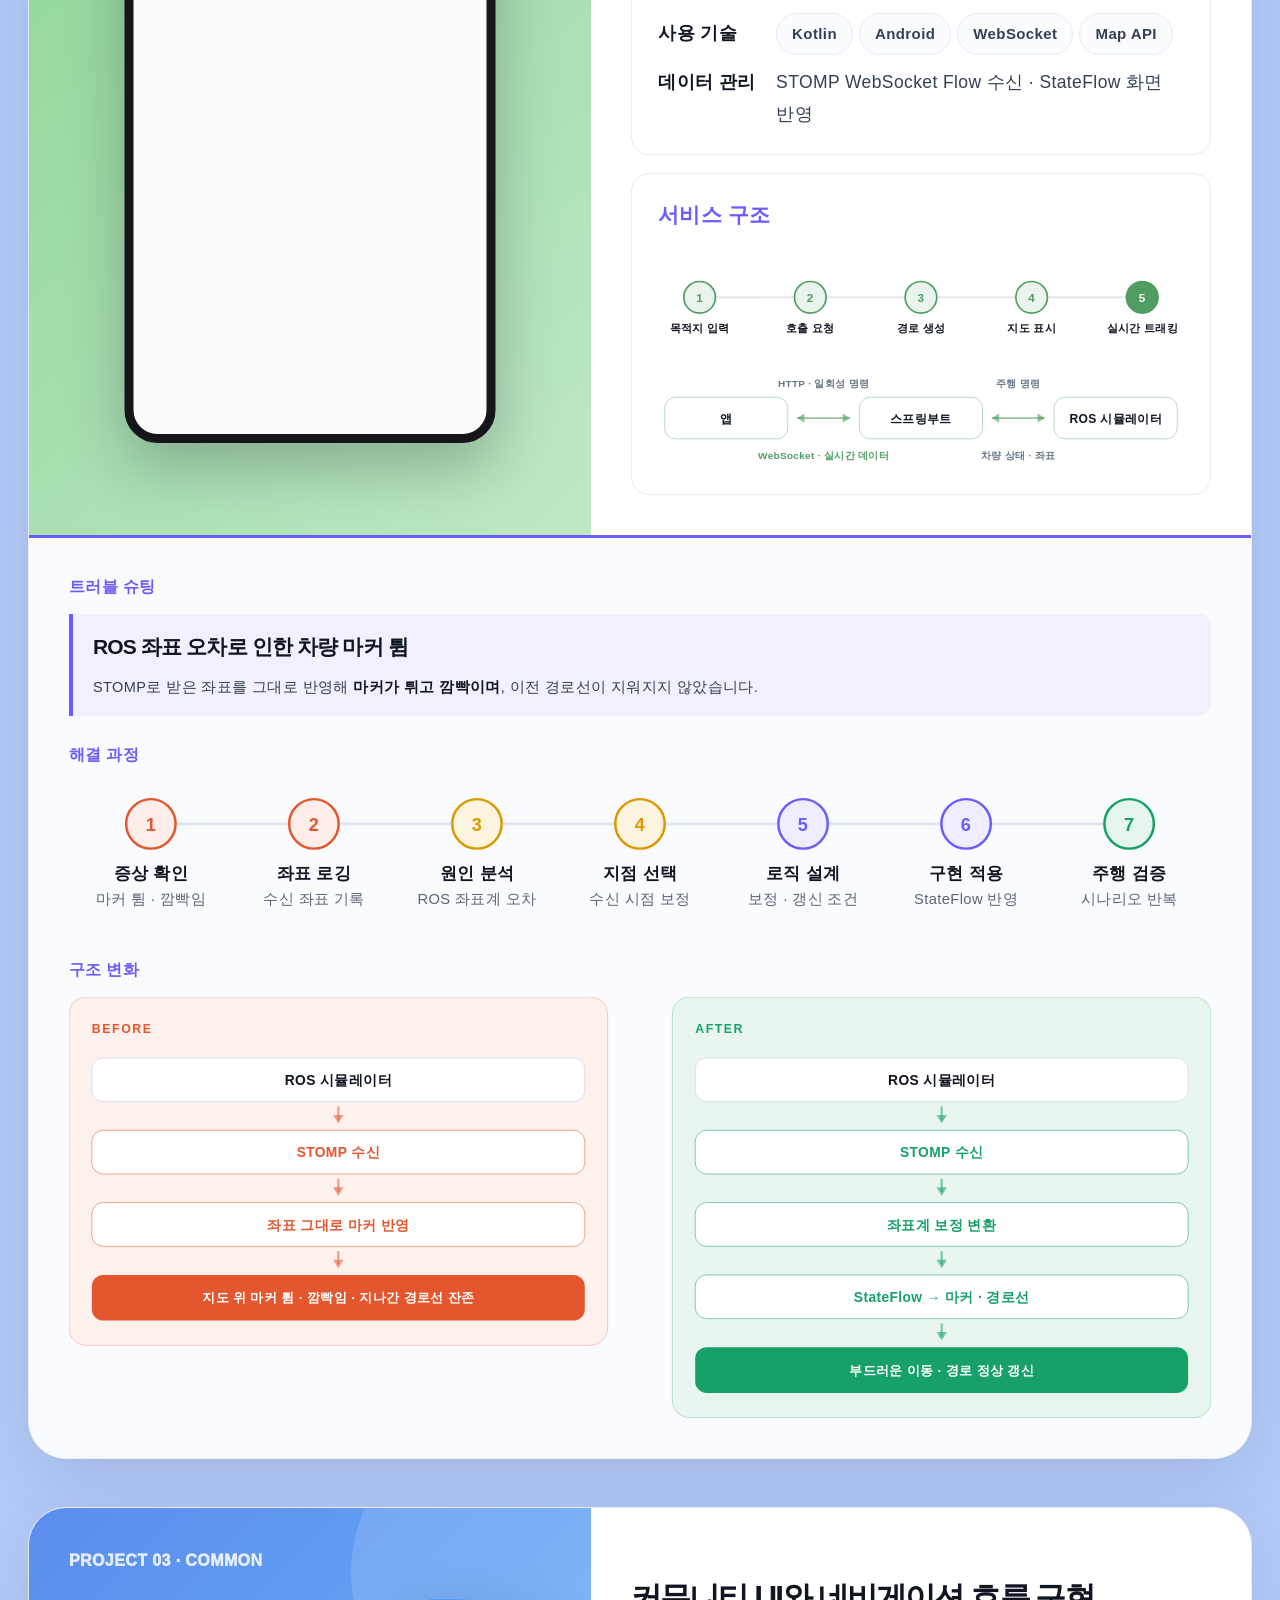
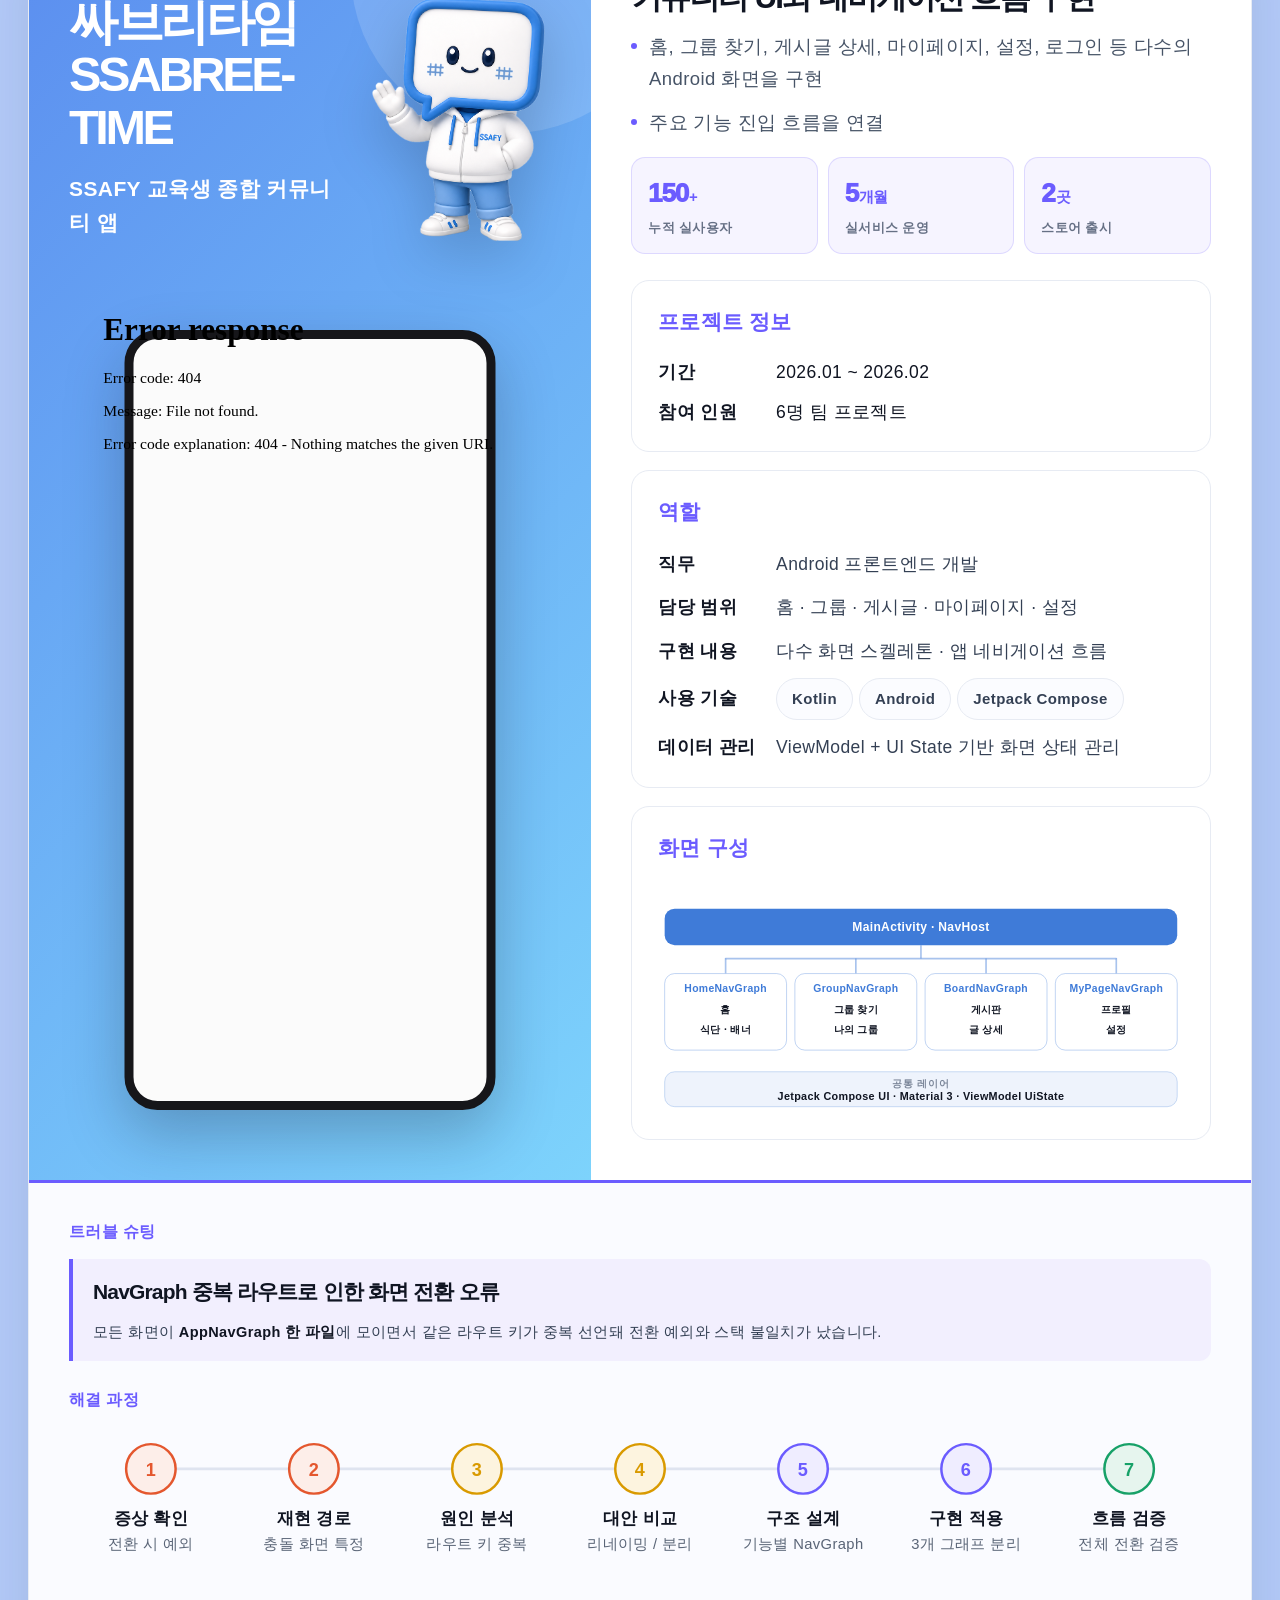
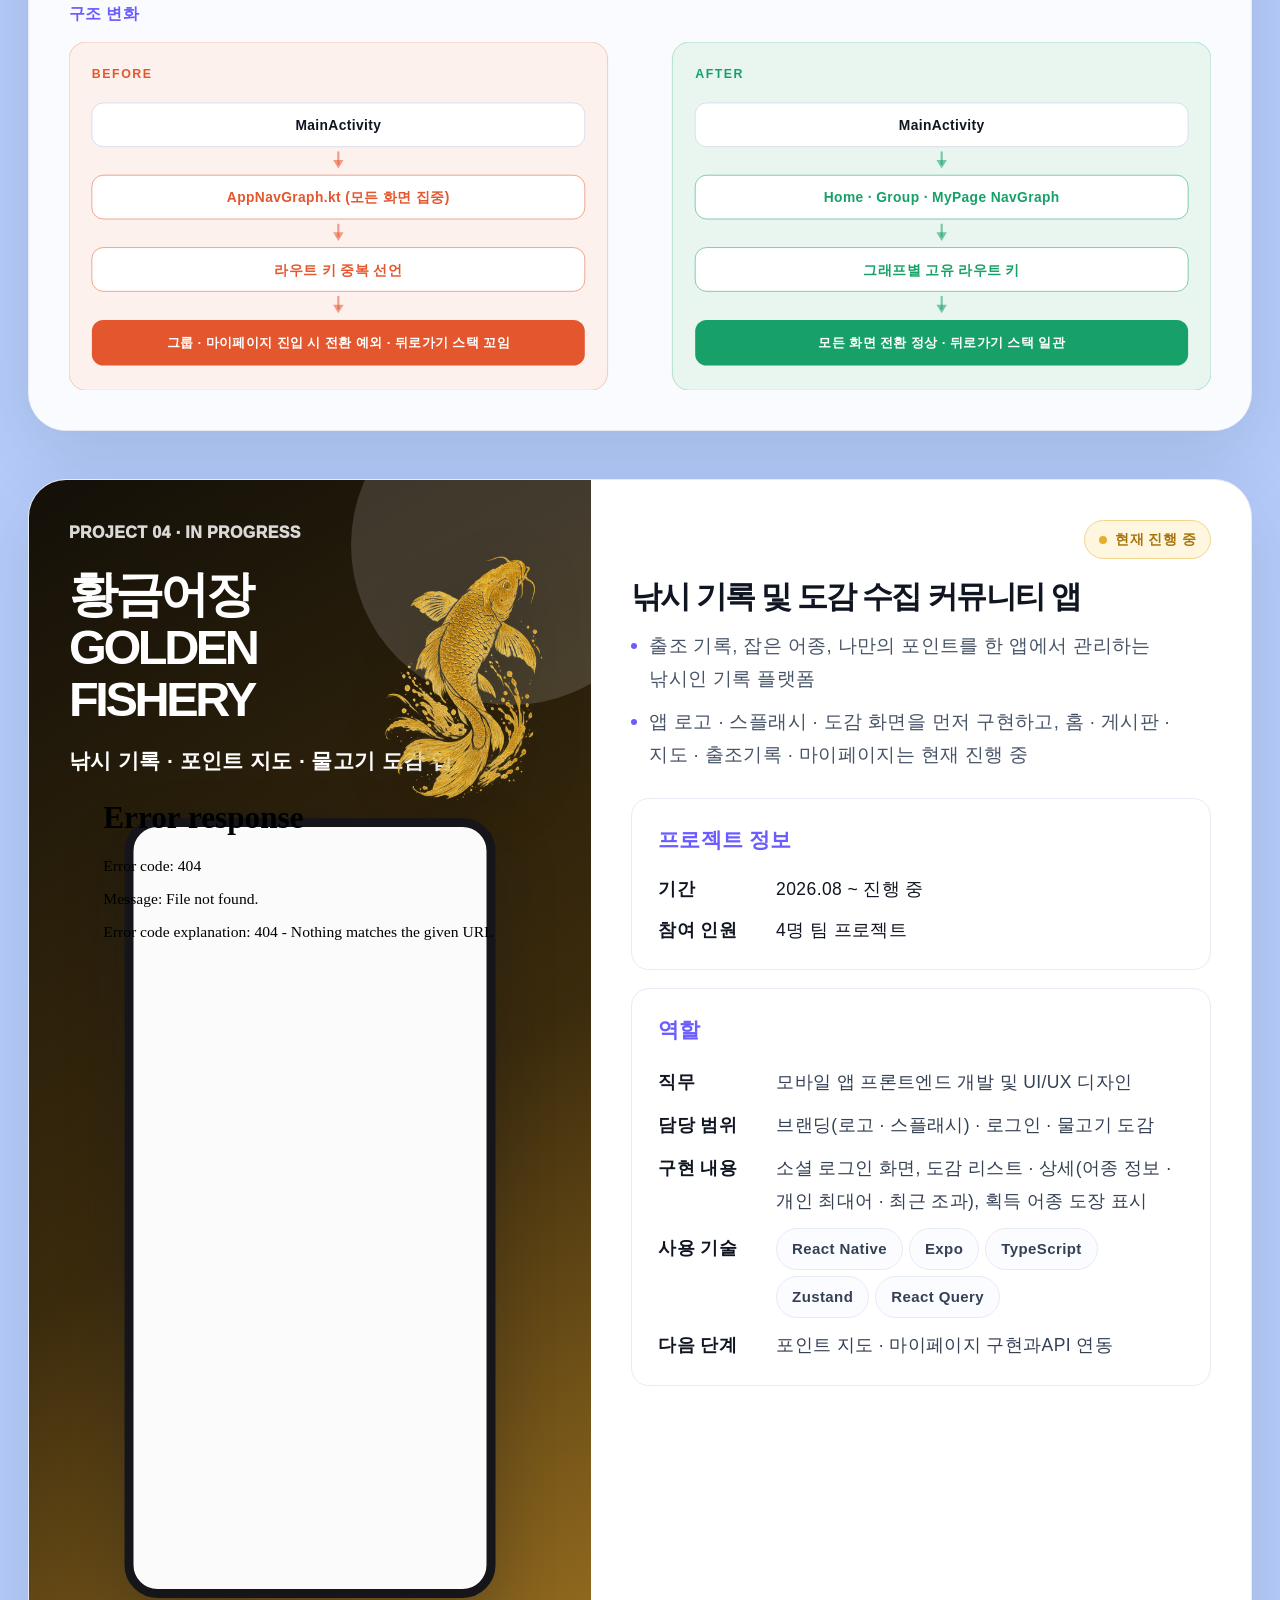
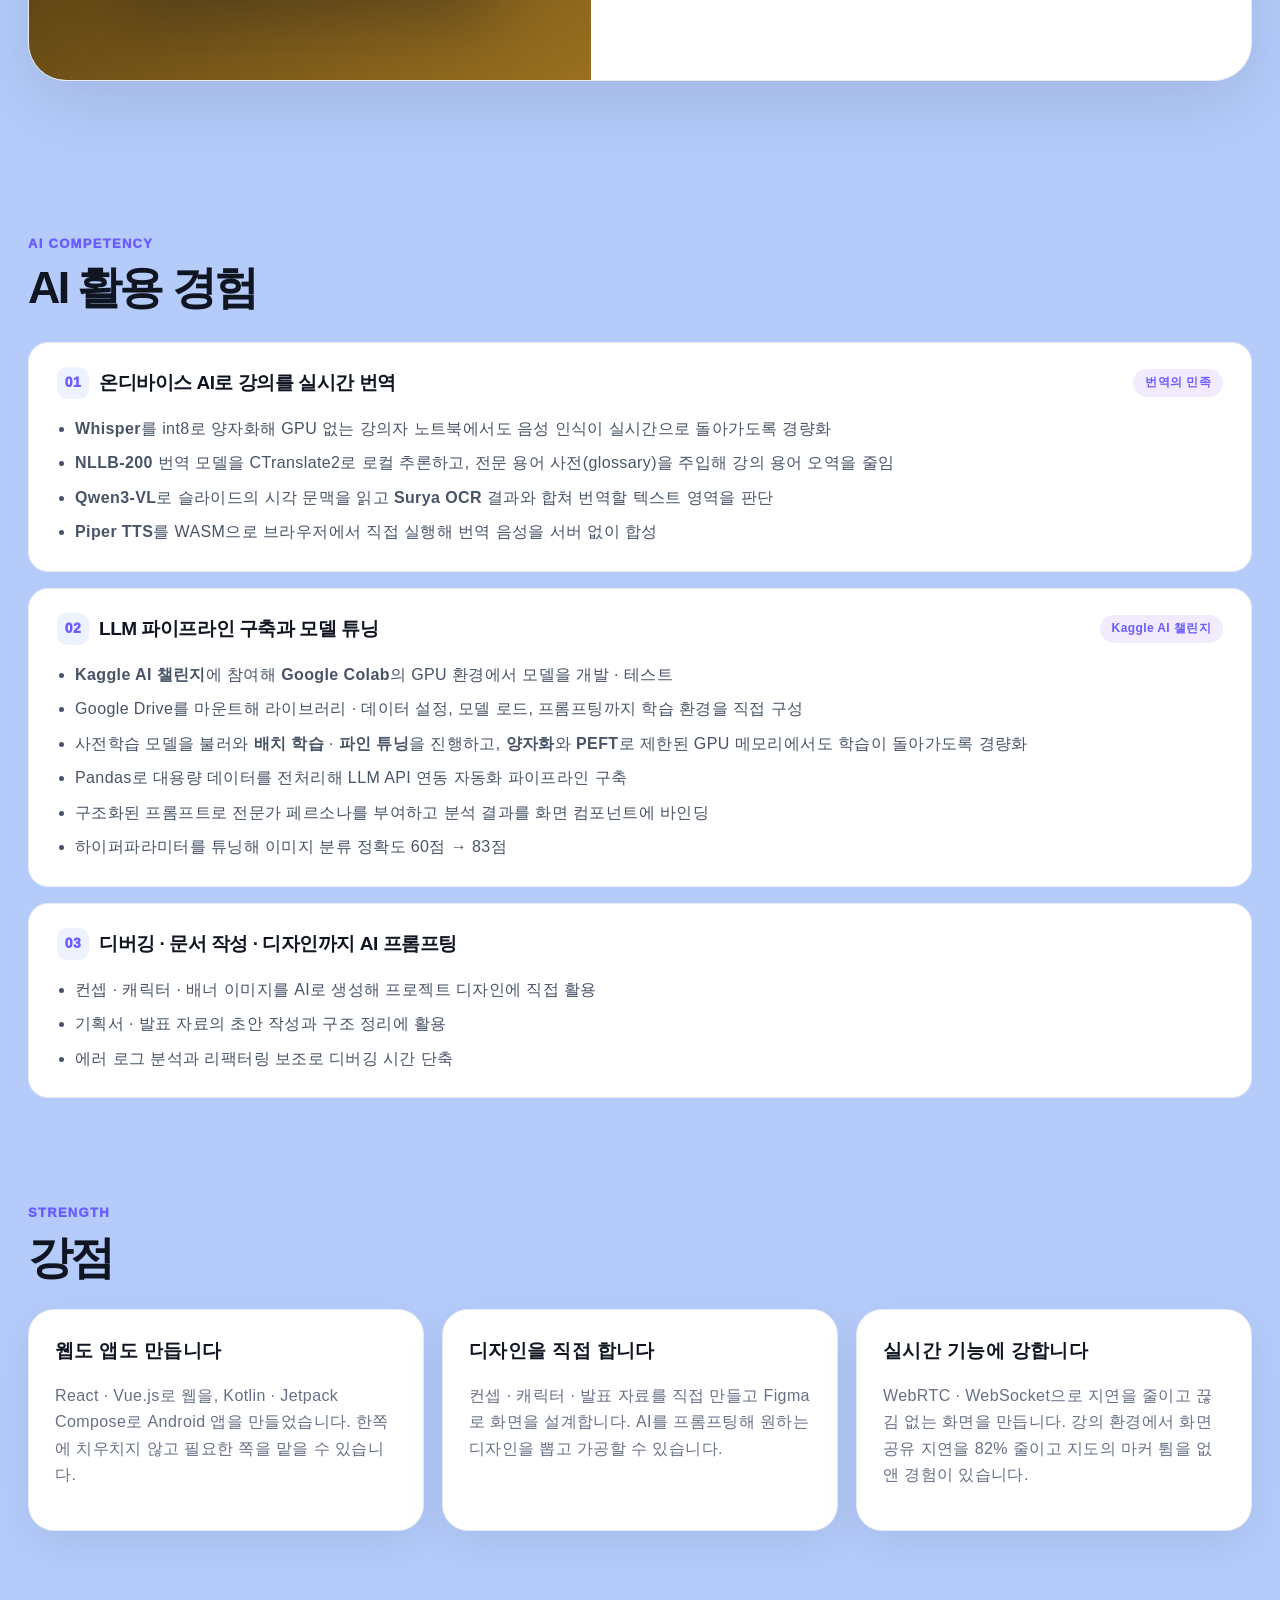
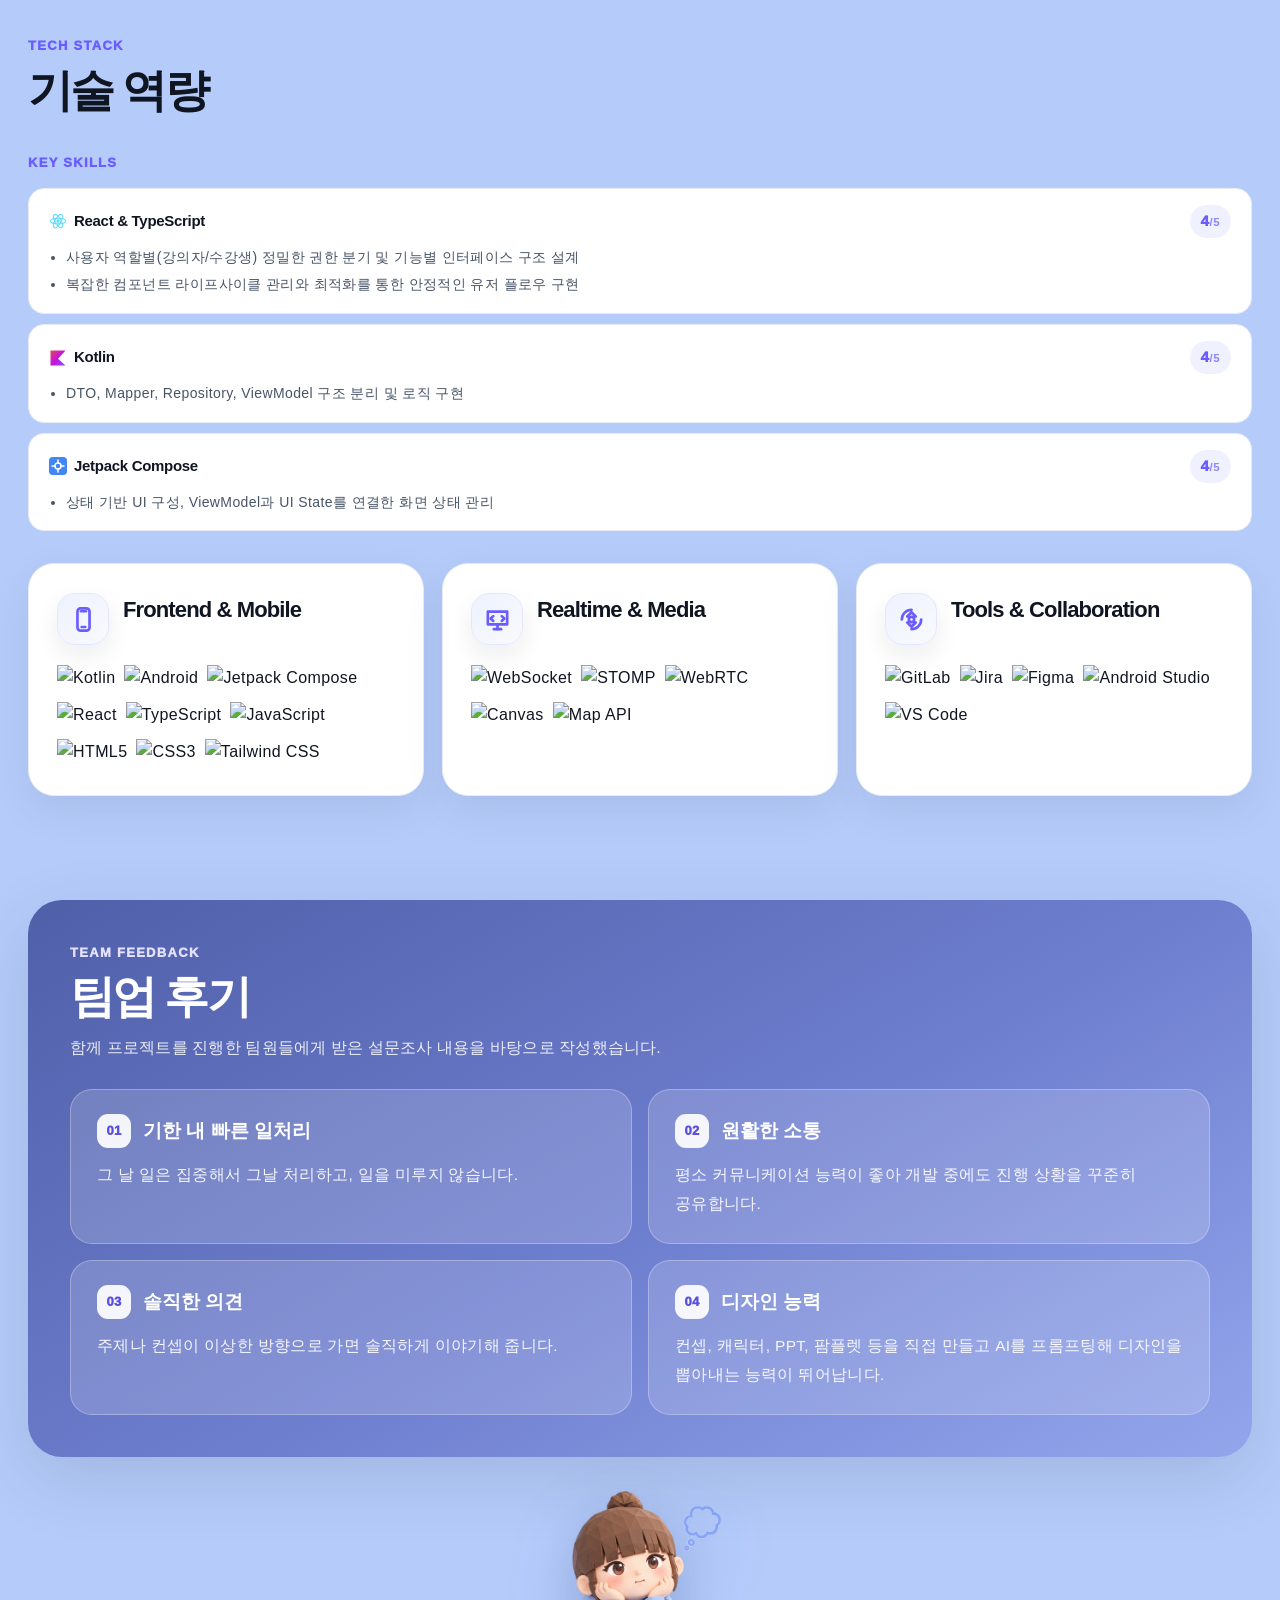
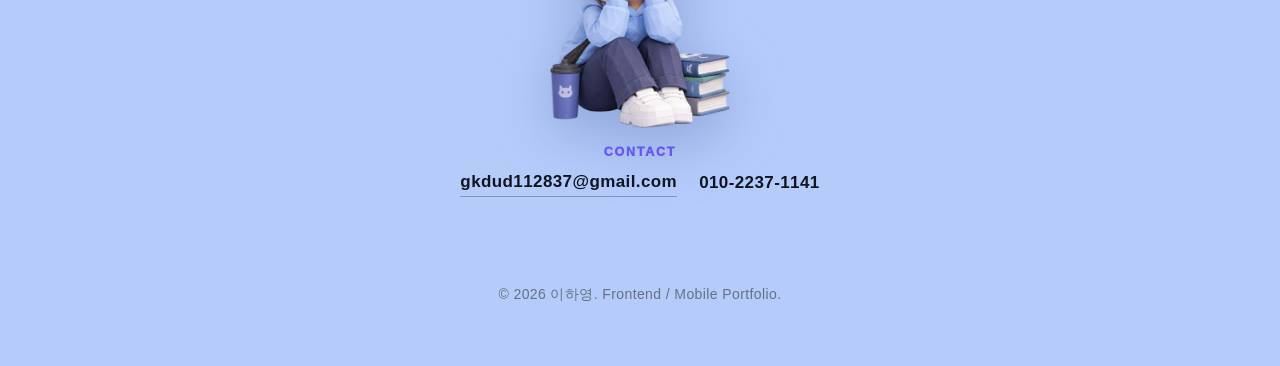
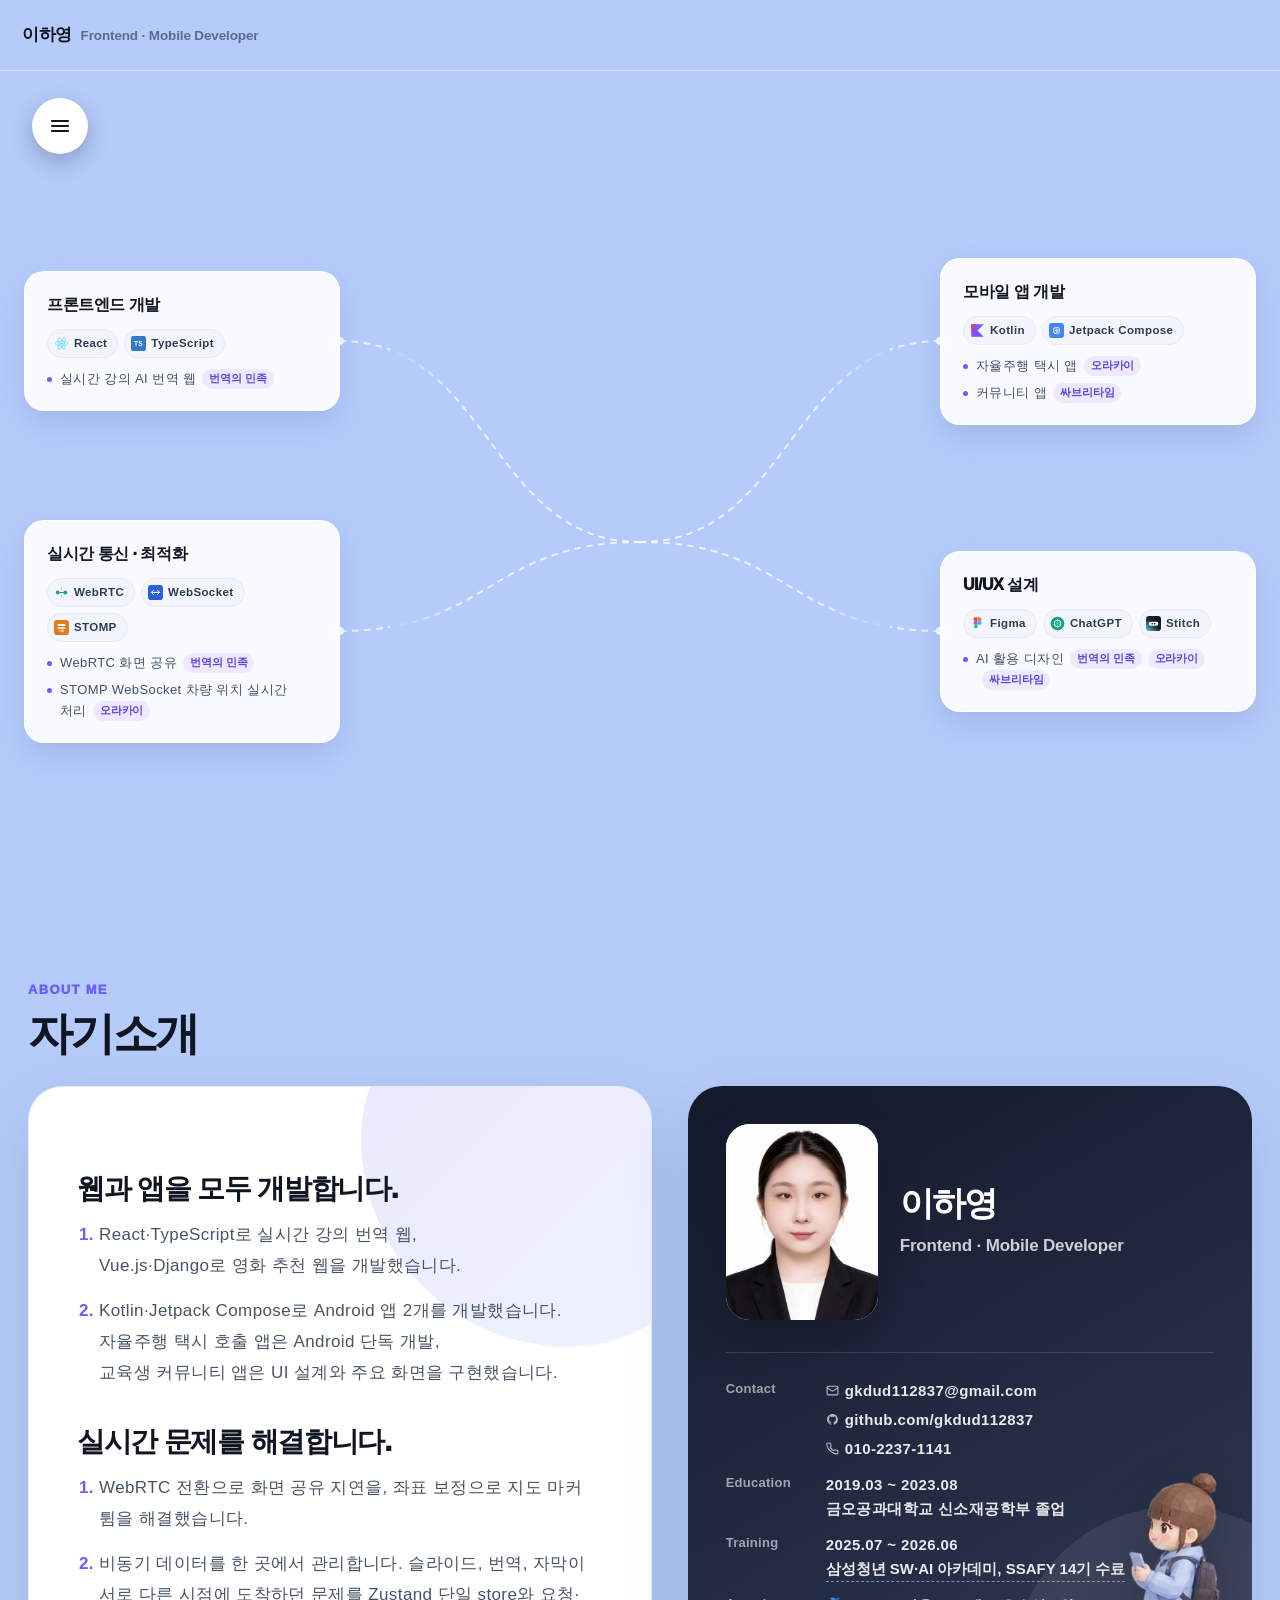
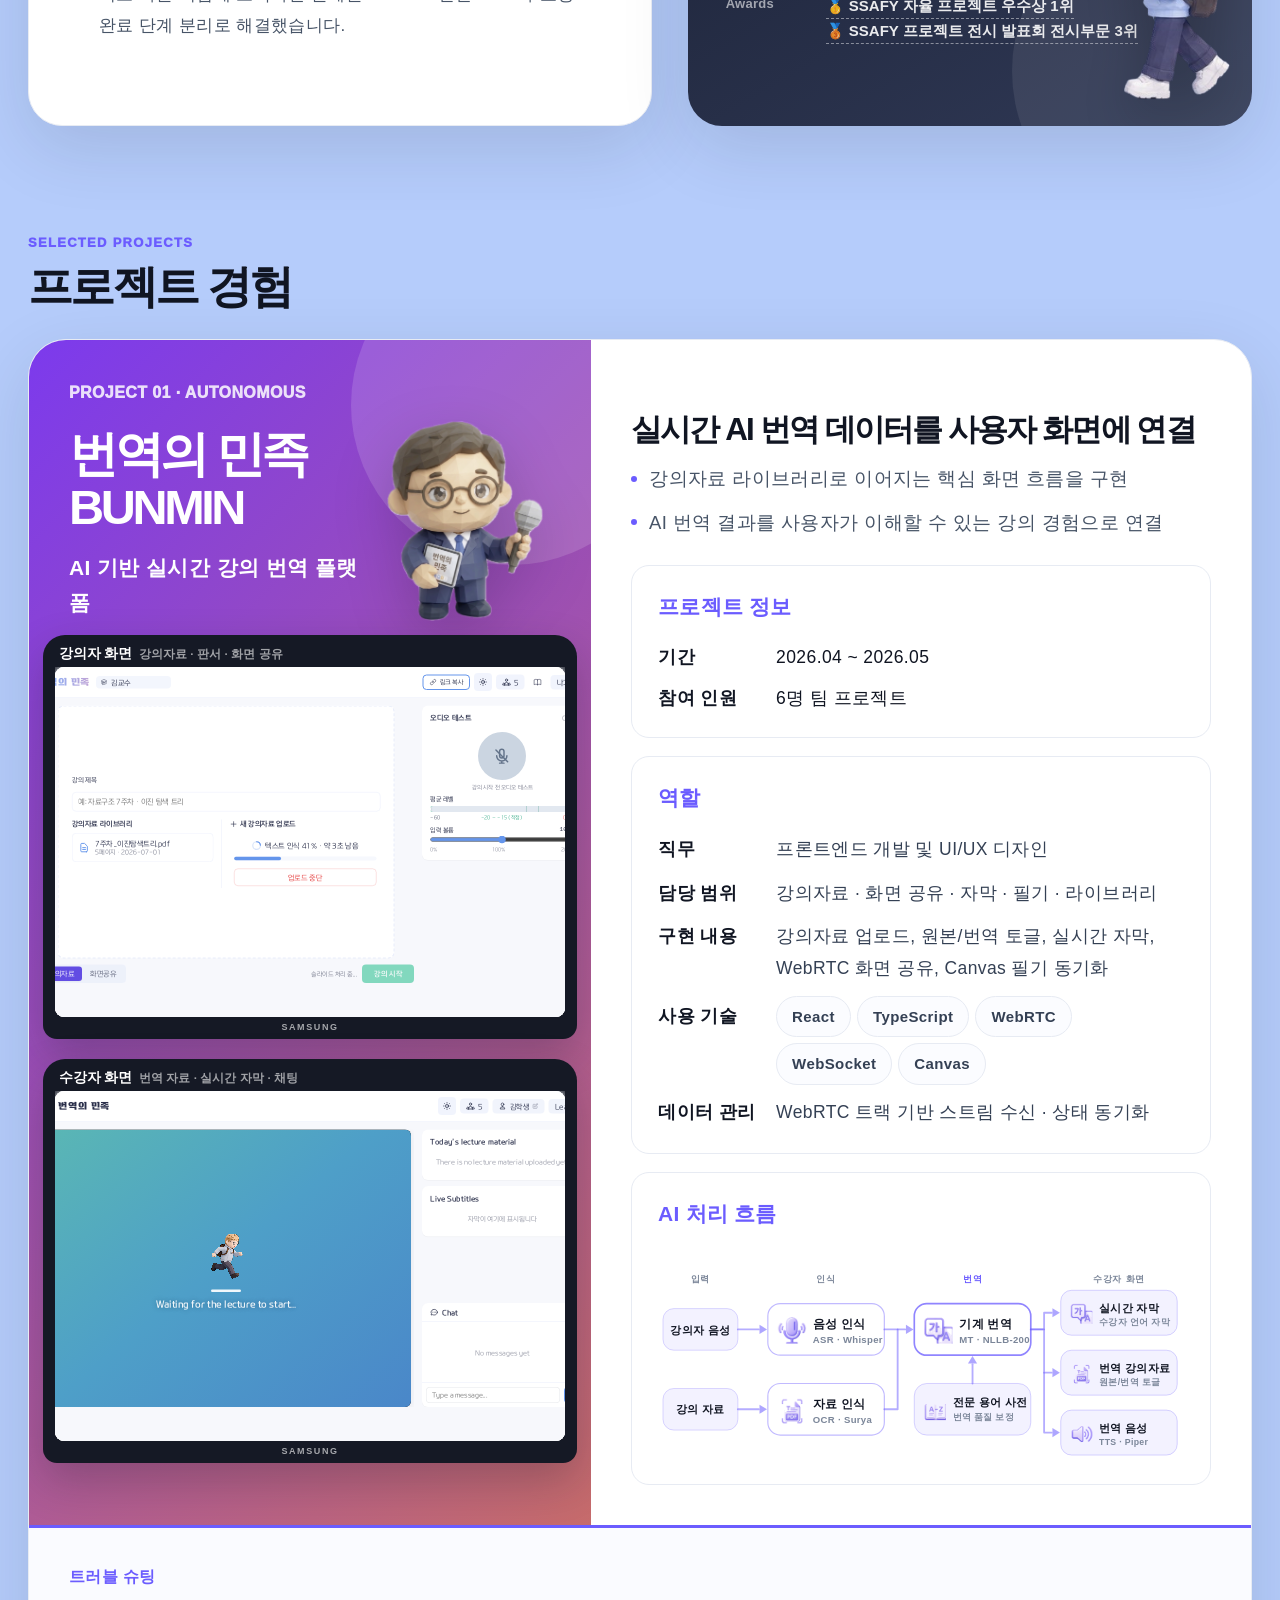
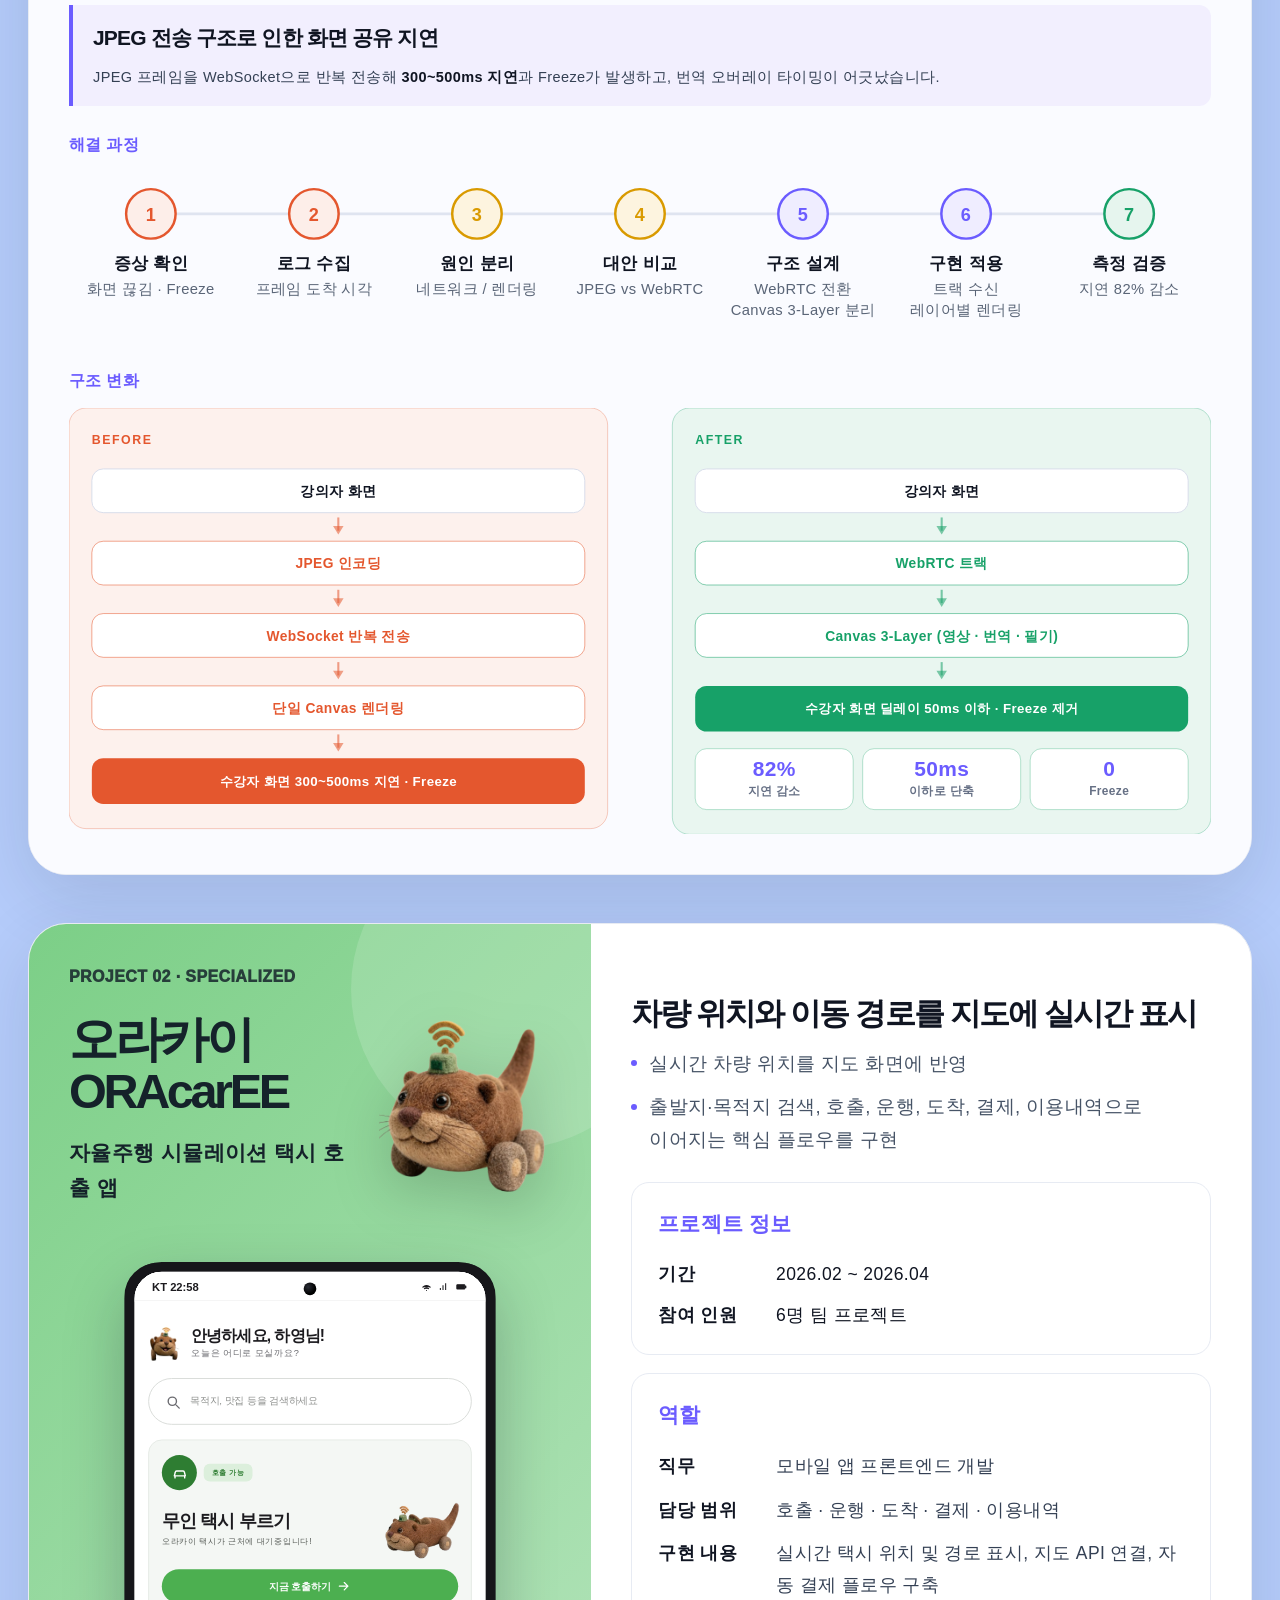
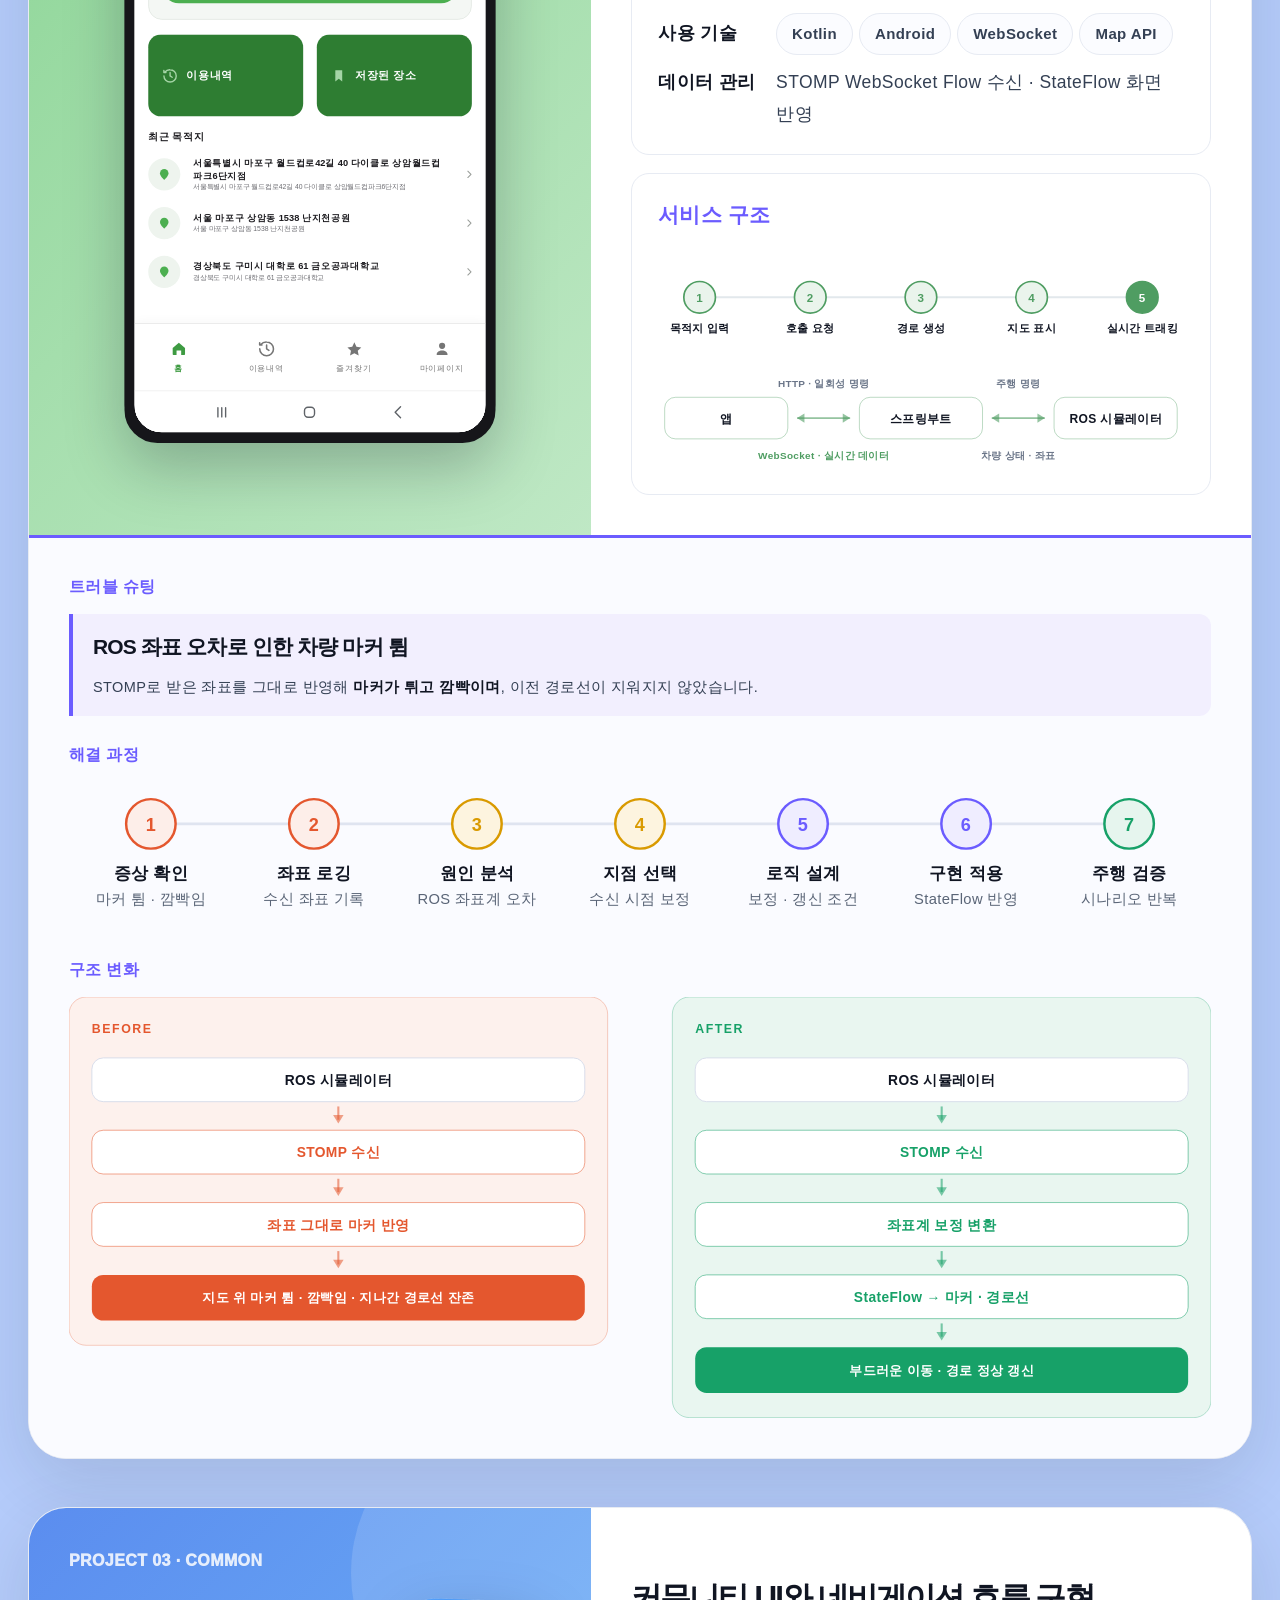
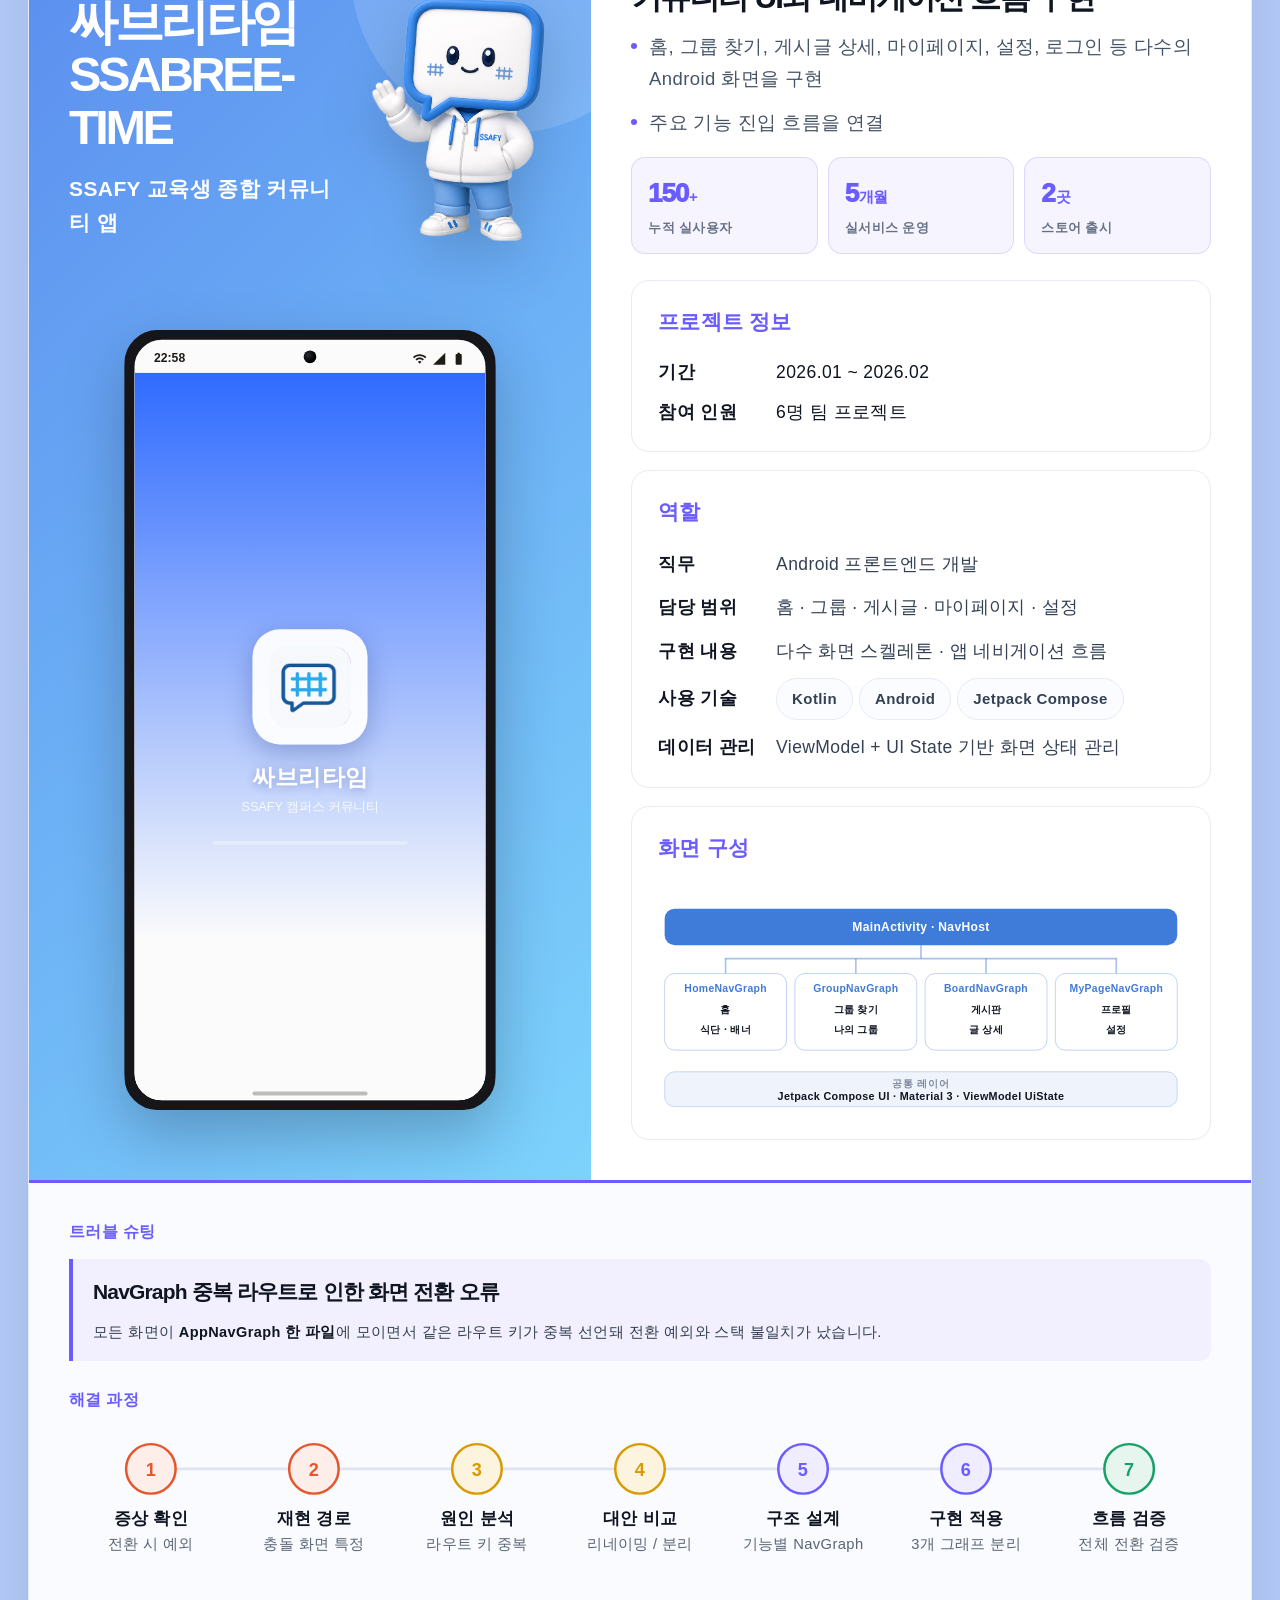
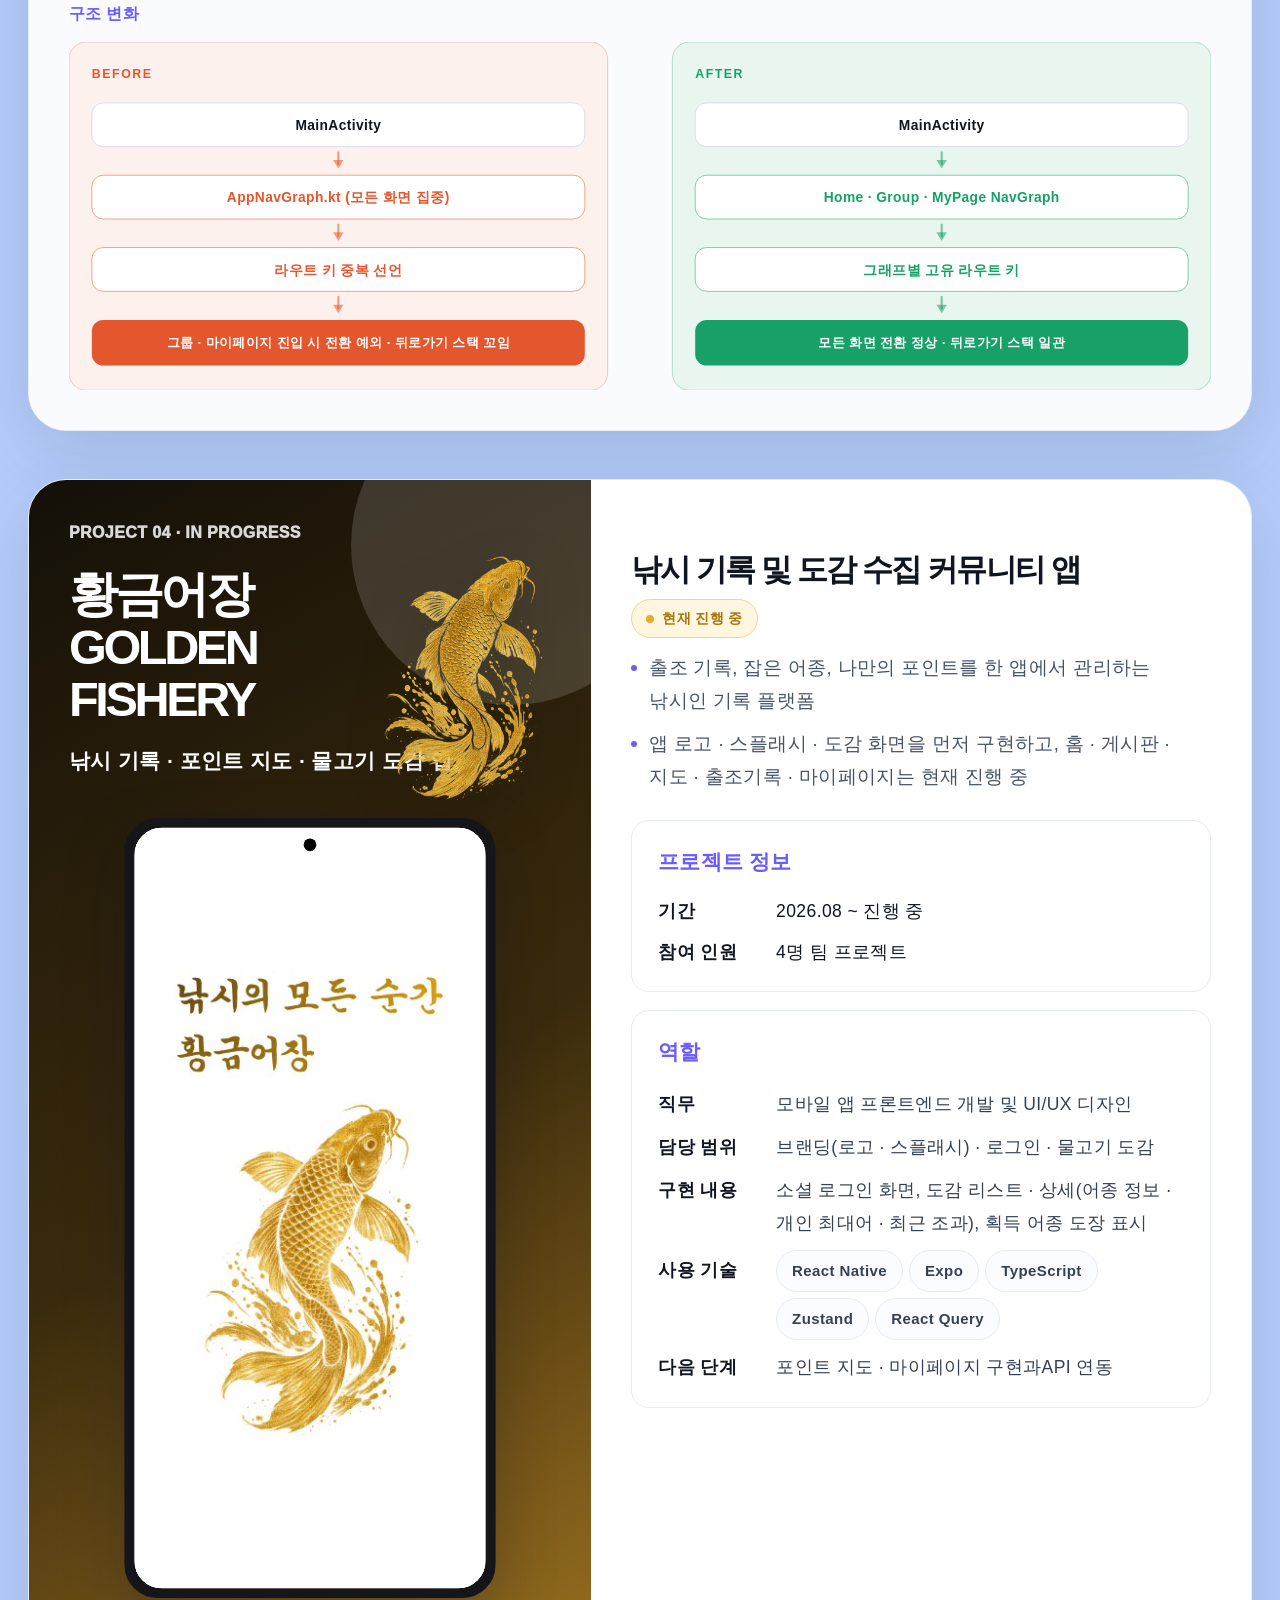
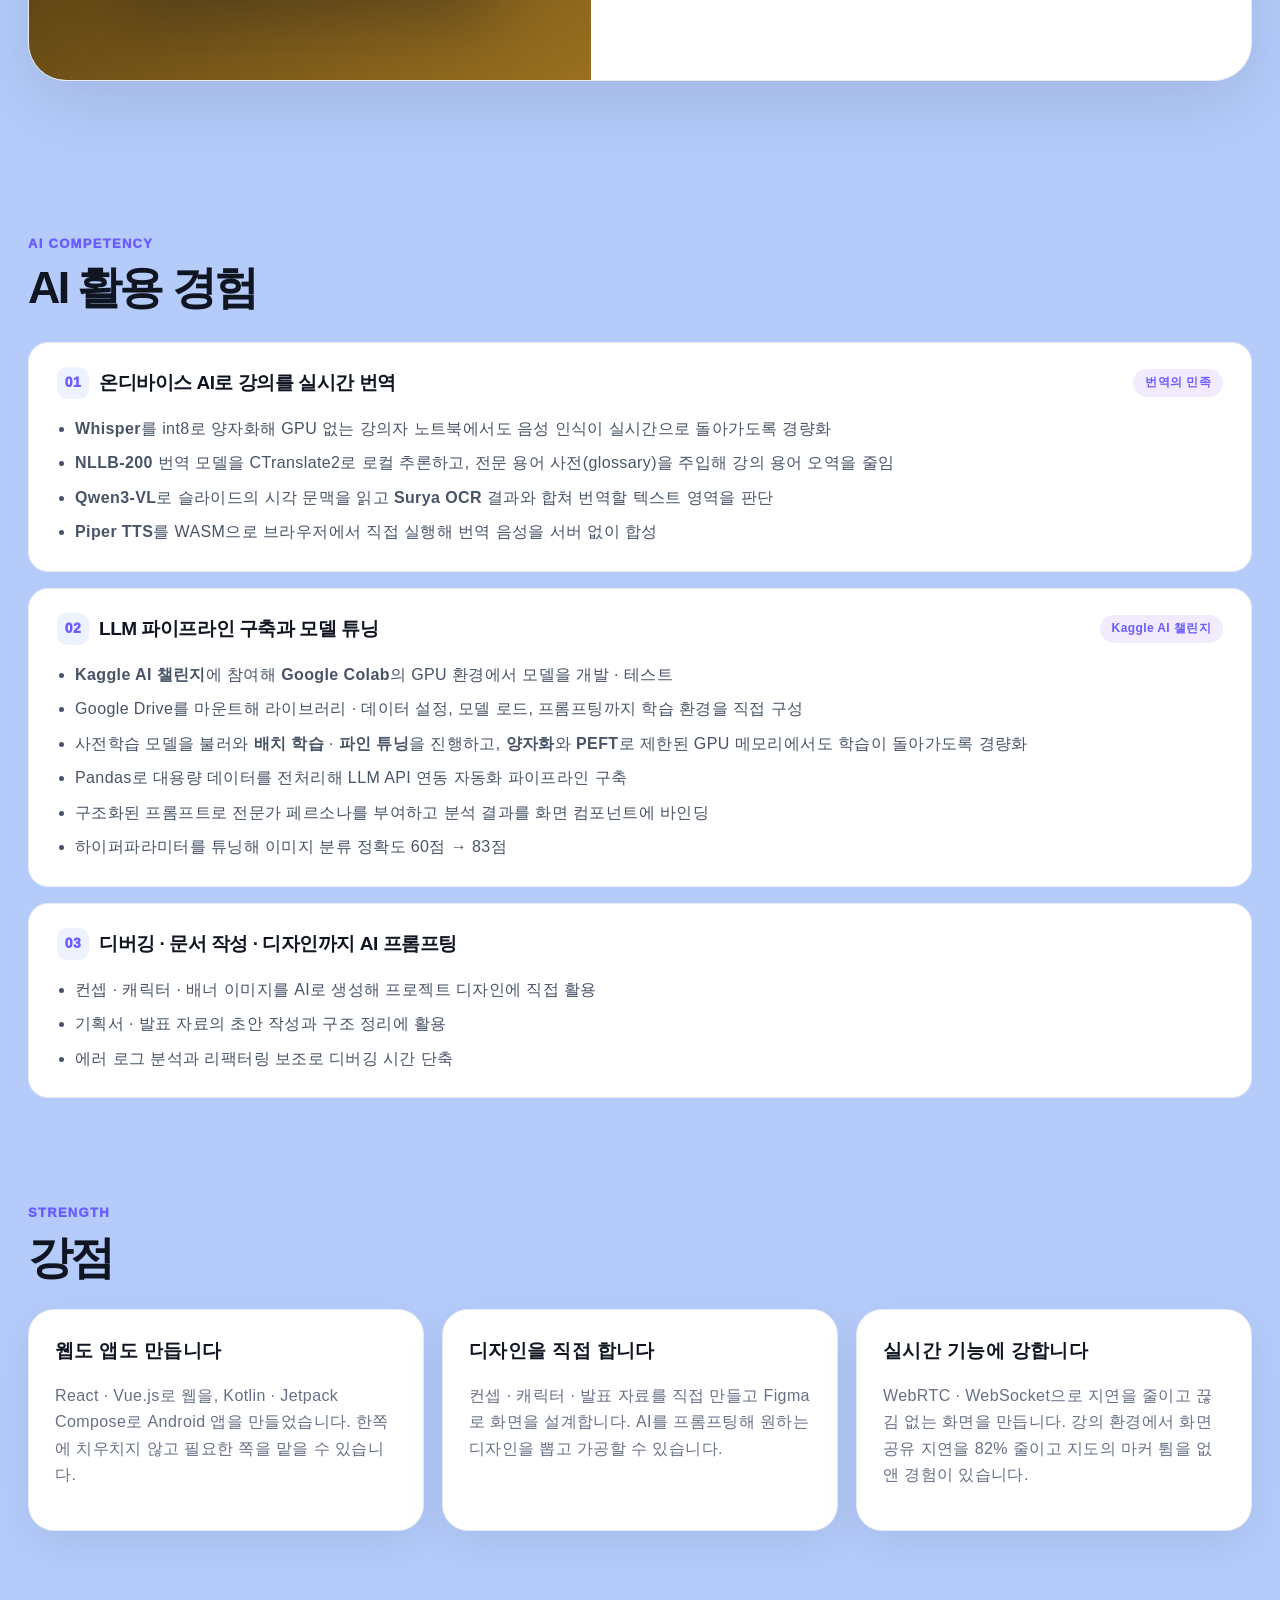
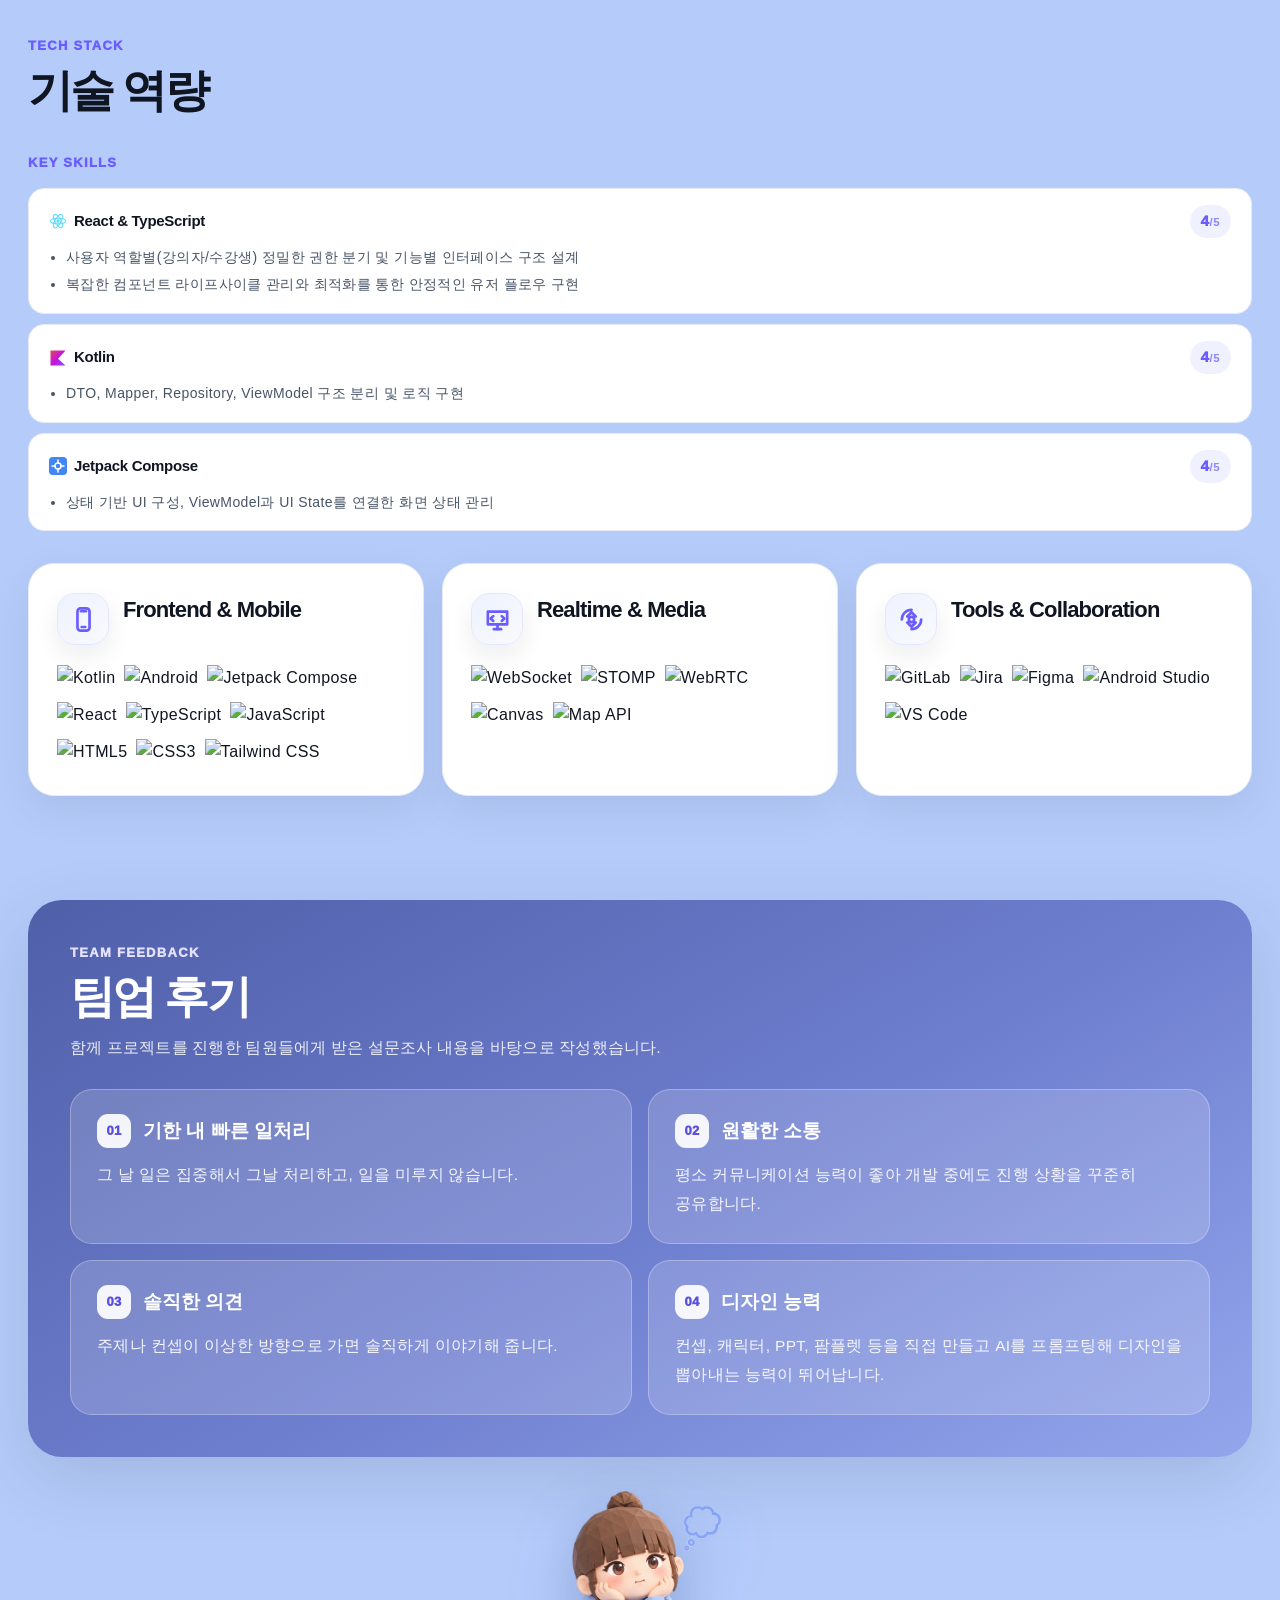
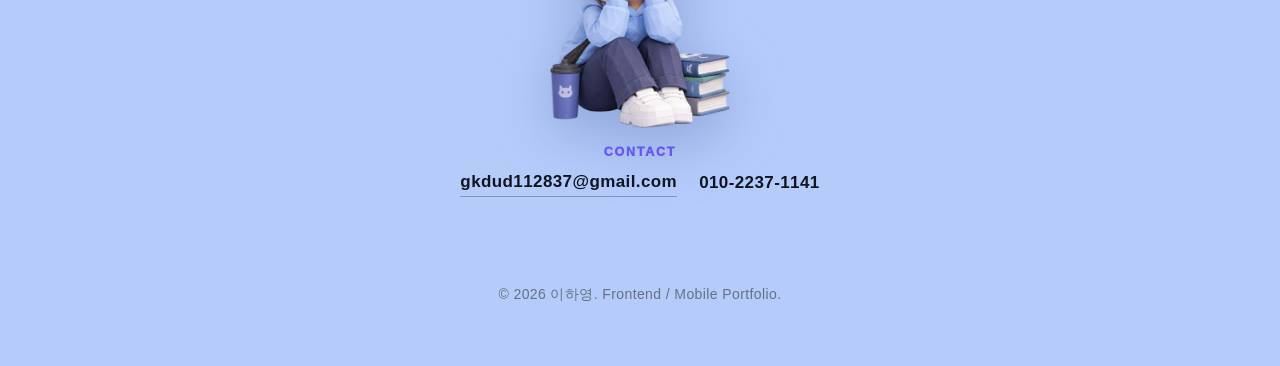
